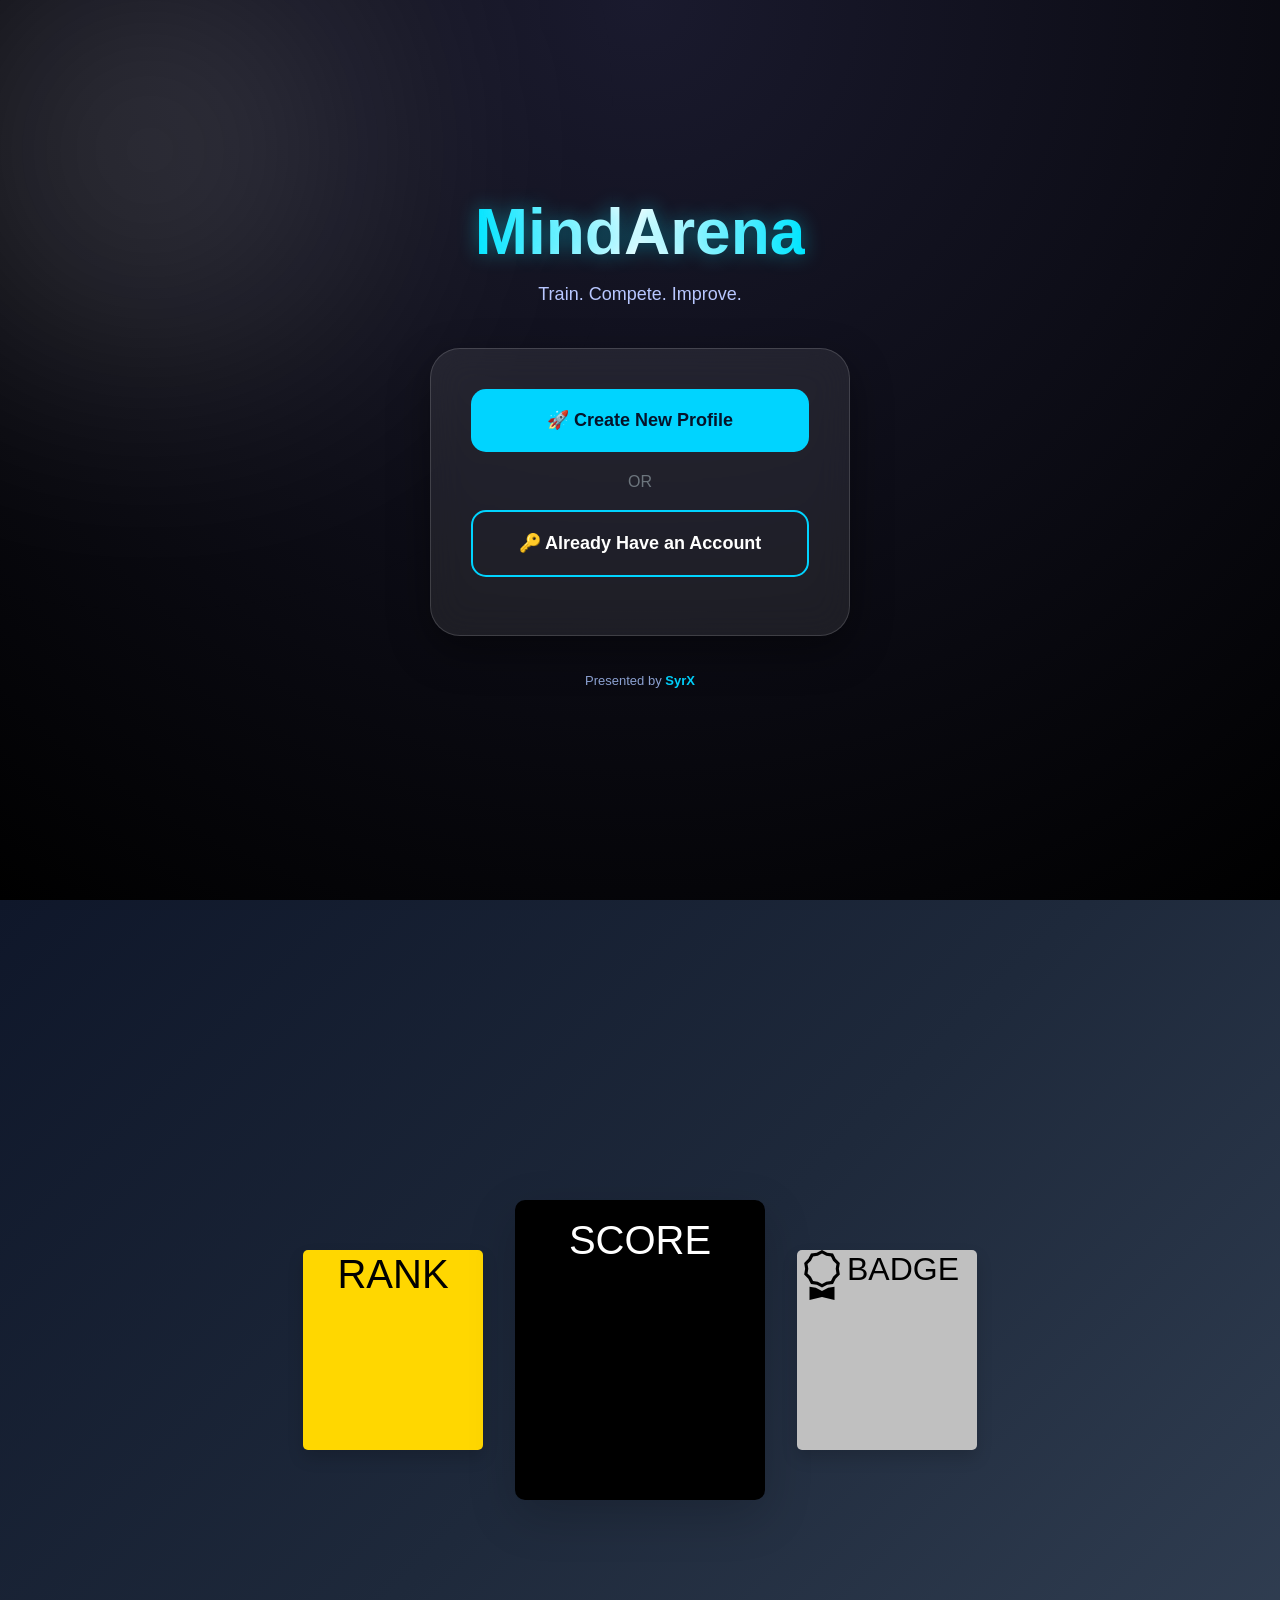
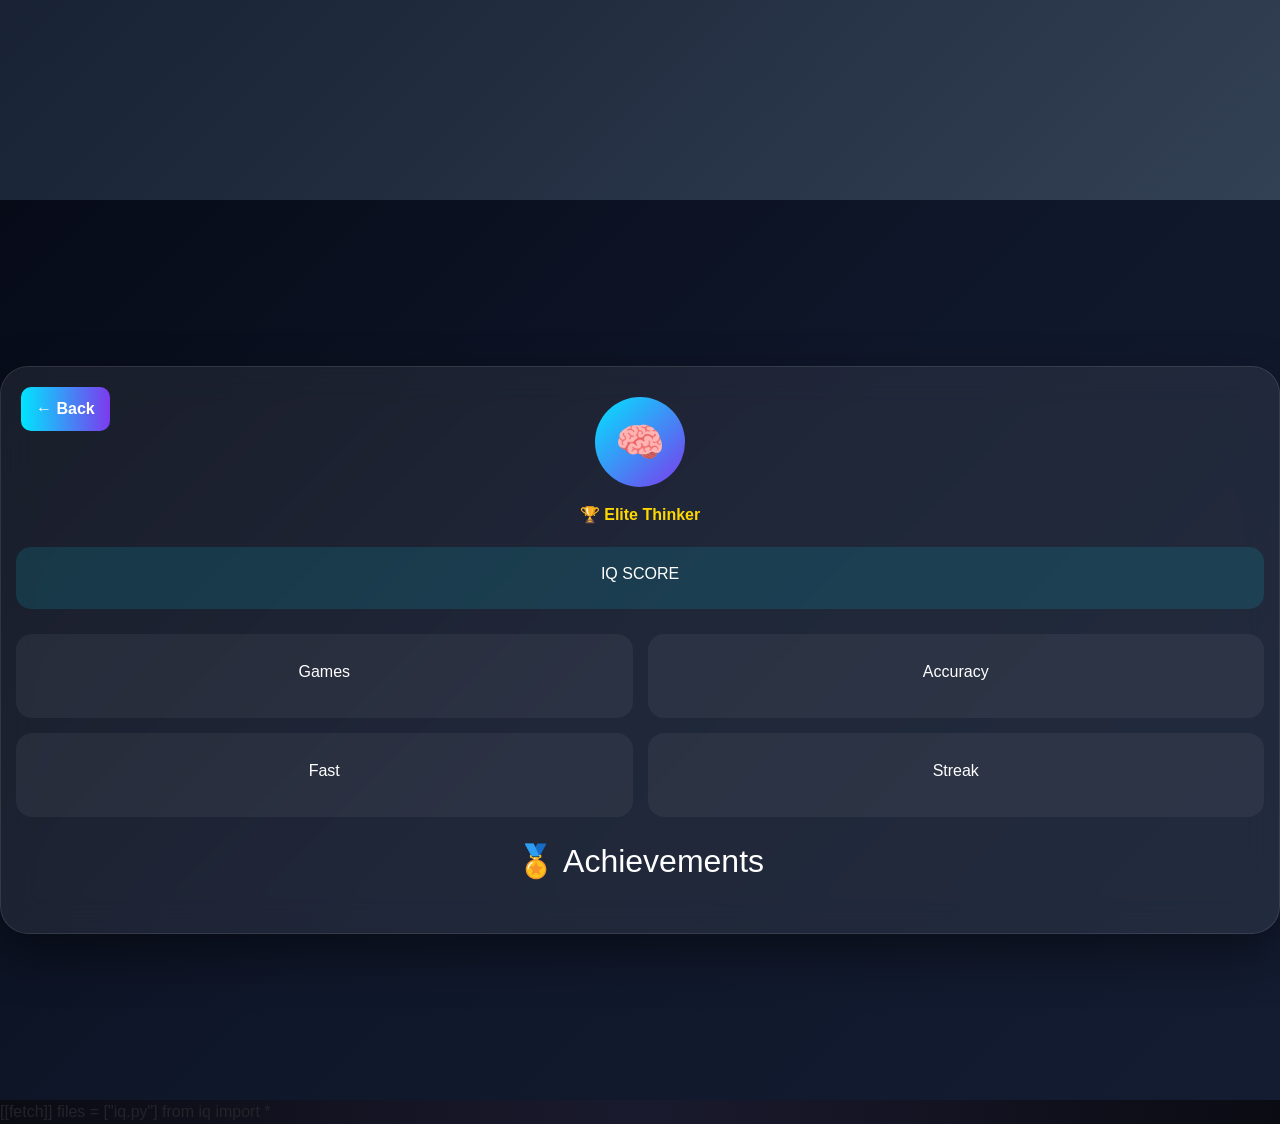
==== iq.html @ d1e7fa57 "screen size changed" ====
<!DOCTYPE html>
<html lang="en">

<head>

    <meta charset="UTF-8">
    <meta name="viewport" content="width=device-width, initial-scale=1.0">
    <link rel="stylesheet" href="iq.css">
    <link rel="stylesheet" href="https://stackpath.bootstrapcdn.com/bootstrap/4.5.2/css/bootstrap.min.css"
        integrity="sha384-JcKb8q3iqJ61gNV9KGb8thSsNjpSL0n8PARn9HuZOnIxN0hoP+VmmDGMN5t9UJ0Z" crossorigin="anonymous" />
    <script src="https://code.jquery.com/jquery-3.5.1.slim.min.js"
        integrity="sha384-DfXdz2htPH0lsSSs5nCTpuj/zy4C+OGpamoFVy38MVBnE+IbbVYUew+OrCXaRkfj"
        crossorigin="anonymous"></script>
    <script src="https://cdn.jsdelivr.net/npm/popper.js@1.16.1/dist/umd/popper.min.js"
        integrity="sha384-9/reFTGAW83EW2RDu2S0VKaIzap3H66lZH81PoYlFhbGU+6BZp6G7niu735Sk7lN"
        crossorigin="anonymous"></script>
    <script src="https://stackpath.bootstrapcdn.com/bootstrap/4.5.2/js/bootstrap.min.js"
        integrity="sha384-B4gt1jrGC7Jh4AgTPSdUtOBvfO8shuf57BaghqFfPlYxofvL8/KUEfYiJOMMV+rV"
        crossorigin="anonymous"></script>
    <link rel="stylesheet" href="https://pyscript.net/releases/2026.3.1/core.css" />
    <script type="module" src="https://pyscript.net/releases/2026.3.1/core.js"></script>




    <title>MIND ARENA</title>
</head>

<body>
    <div id="loader" style="display:none;">
        <div class="loader-overlay">
            <div class="loader-popup">
                <p class="loader-please-wait">Please Wait...</p>
                <p class="loader-message" id="loader-message">Creating your account...</p>
                <div class="loader-dots">
                    <span></span>
                    <span></span>
                    <span></span>
                </div>
                <div class="loader-divider"></div>
                <p class="loader-powered">POWERED BY SYRX</p>
            </div>
        </div>
    </div>
    <div id="loader-game" style="display:none;">
        <div class="loader-overlay">
            <div class="loader-popup">
                <p class="loader-please-wait">Ready to Play?</p>

                <div class="loader-dots">
                    <span></span>
                    <span></span>
                    <span></span>
                </div>
            </div>
        </div>
    </div>
   <!-- MAIN PAGE -->
<div id="sectionmain_page" class="sectionmain_page">
    <div class="container_main d-flex flex-column align-items-center flex-wrap justify-content-center">
        <h1 class="logo_main">MindArena</h1>
        <p class="tagline_main">Train. Compete. Improve.</p>
        <div class="card_main">
            <button id="create_new_profile" class="btn_main create-btn">🚀 Create New Profile</button>
            <p class="text-center" style="color:#6c757d;">OR</p>
            <button id="login_button" class="btn_main login-btn">🔑 Already Have an Account</button>
        </div>
        <p class="footer">Presented by <span>SyrX</span></p>
    </div>
</div>
<div id="section_new_profile" class="col-12 p-0" style="display:none;">
    <div class="background-login d-flex flex-column align-items-center justify-content-center">
        <div class="login-card">
            <h1 class="main-heading">Create New Profile</h1>
            <p class="para text-center">Please fill in the details below:</p>
            <label class="para">Name:</label>
            <input type="text" id="reg-name" placeholder="Enter your name"/>
            <label class="para">Age:</label>
            <input type="text" id="reg-age" placeholder="Age (in years)"/>
            <label class="para">Password:</label>
            <input type="password" id="reg-password" placeholder="Min 6 characters"/>
            <p id="reg-error" style="color:#ff4444; font-size:13px; text-align:center;"></p>
            <button type="button" id="btn-register" class="card-button">Create Account →</button>
            <p class="ad text-center">Presented by SyrX</p>
        </div>
    </div>
</div>
<div id="section_login" class="col-12 p-0" style="display:none;">
    <div class="background-login d-flex flex-column align-items-center justify-content-center">
        <div class="login-card">
            <h1 class="main-heading">Login</h1>
            <p class="para text-center">Please enter your details:</p>
            <label class="para">Name:</label>
            <input type="text" id="login-name" placeholder="Enter your name"/>
            <label class="para">Password:</label>
            <input type="password" id="login-password" placeholder="Enter your password"/>
            <p id="login-error" style="color:#ff4444; font-size:16px; text-align:center;"></p>
            <button type="button" id="btn-login" class="card-button">Login →</button>
            <p class="ad text-center">Presented by SyrX</p>
        </div>
    </div>
</div>
    <div id="sectiontest" class="col-12 col-xl-12 p-0" style="display:none;">
        <div class=" background ">
            <div class="d-flex flex-row justify-content-end align-items-end flex-wrap  p-4">
                <ul class="nav   justify-content-end">
                    <li class="nav-item">
                        <a class="nav-link active " style="color:white;" aria-current="page" id="profile_status" href="#">Profile</a>
                    </li>
                    <li class="nav-item">
                        <a class="nav-link" style="color:white;" id="leaderboard_status" href="#">Leaderboard</a>
                    </li>
                    <li class="nav-item">
                        <a class="nav-link" href="#">Contact</a>
                    </li>

                </ul>
            </div>
            <div class="d-flex flex-column justify-content-center flex-item-center flex-wrap">

                <p class="tag text-center mt-5 ">Complete this <span class="tag-highlighter">3 games</span> to unlock your IQ
                    score.
                </p>
                <div class="d-flex flex-row justify-content-center align-items-center flex-wrap p-4">
                    <div class="games col-sm-12 col-12 col-md-6 col-lg-3  col-xl-3 position-relative">
                        <div class="d-flex flex-row ">
                            <img src="https://img.freepik.com/premium-vector/repetition-number-twenty-forming-logo-design-showcasing-numerical-pattern-poster-that-captures-essence-our-open-positions_585735-34266.jpg"
                                alt="number-series" class="game-image" />
                            <span id="tick-reasoning" class="tick-mark " style="display:none;">✓</span>
                        </div>
                        <br>
                        <h2 class="game-heading ">Logical Reasoning</h2>
                        <p class="game-para ">Time to use your BRAIN..</p>
                        <br>
                        <button class="animated-button" id="play">Play</button>
                    </div>
                    <div class="games col-sm-12 col-12 col-md-6 col-lg-3  col-xl-3">
                        <img src="https://cdn.iconscout.com/icon/premium/png-256-thumb/missing-number-sticker-icon-svg-download-png-4416041.png"
                            alt="number-series" class="game-image" />
                        <span id="tick-missing" class="tick-mark " style="display:none;">✓</span>
                        <br>
                        <h2 class="game-heading ">Missing Number</h2>
                        <p class="game-para ">Find the missing piece</p>
                        <br>
                        <button class="animated-button" id="play-missing">Play</button>
                    </div>
                    <div class="games col-sm-12 col-12 col-md-6 col-lg-3 ">
                        <img src="https://cdn-icons-png.flaticon.com/512/7880/7880465.png" alt="number-series"
                            class="game-image" />
                        <br>
                        <h2 class="game-heading ">Word Scramble</h2>
                        <p class="game-para ">Unscramble the hidden word</p>
                        <br>
                        <button class="animated-button">Play</button>
                    </div>

                </div>
                <div class="d-flex flex-row justify-content-center align-items-center flex-wrap m-2">
                    <button id="games_completed" class="button-completed ">complete 3 games to go..</button>
                </div>


            </div>

        </div>


    </div>


    <div id="sectionReasoning" class="col-12 p-0" style="display:none;">
        <div class="back-reasoning d-flex flex-column justify-content-center align-items-center">
            <h1 class="head-reasoning">Pattern Matrix</h1>
            <div class="card-reasoning m-3">
                <div class="d-flex flex-row align-items-center" style="margin-bottom:6px;">
                    <p id="exit" class="exit mb-0">EXIT</p>
                    <p id="question-number" class="question-number mb-0 mx-auto"></p>
                    <p id="score-card" class="scoreboard mb-0">SCORE: 0</p>
                    <h3 id="timer" class="timer mb-0 ml-3">15</h3>
                </div>
                <div class="progress-bar-bg" id="progress-bar-bg">
                    <div class="progress-bar-fill" id="progress-bar"></div>
                </div>

                <p id="pattern-instruction" class="pattern-instruction">Find the missing pattern:</p>
                <div id="pattern-display"></div>

                <div id="options">
                    <button class="opt">1</button>
                    <button class="opt">2</button>
                    <button class="opt">3</button>
                    <button class="opt">4</button>
                </div>
                <h3 id="msg" class="msg"></h3>
                <div class="d-flex flex-row justify-content-center">
                    <button class="nxt" id="next" style="display:none;">NEXT →</button>
                </div>
            </div>
        </div>
    </div>
    <div id="sectionmissing" class="col-12 p-0" style="display:none;">
        <div class="back-reasoning d-flex flex-column justify-content-center align-items-center">

            <h1 class="head-reasoning">Missing Number</h1>
            <div class="card-reasoning">
                <div class="d-flex flex-row ">
                    <p id="exit_2" class="exit">EXIT</p>
                    <p id="score-card_2" class="scoreboard ">score:0</p>
                    <h3 id="timer_2" class="timer ml-auto "></h3>
                </div>
                <h1 class="question" id="question_2"></h1>
                <div id="options_2">
                    <button class=" opt_2">1</button>
                    <button class="opt_2">2</button>
                    <button class="opt_2">3</button>
                    <button class="opt_2">4</button>
                </div>
                <h3 id="msg_2" class="msg"></h3>
                <p id="brand_2" class="text-center"></p>
                <p id="ad_2" class="text-center"></p>
                <div class="d-flex flex-row justify-content-center">
                    <button class="nxt" id="next_2" style="display: none;">NEXT</button>
                </div>
            </div>
        </div>
    </div>
    <div id="sectionscoreboard" class="col-12 bg-scorecard d-flex flex-row">
        <div class="back-rank m-2 shadow">
            <h1 class="text-center">RANK</h1>
            <p id="result-rank" class="scoreboard_display"></p>
        </div>
        <div class="back-score shadow-lg">
            <h1 class="text-white mt-3">SCORE</h1>
            <p id="scoreboard_display" class="scoreboard_display"></p>
        </div>
        <div class="back-badge m-2 shadow d-flex flex-row">
            <svg xmlns="http://www.w3.org/2000/svg" width="50" height="50" fill="currentColor" class="bi bi-award"
                viewBox="0 0 16 16">
                <path
                    d="M9.669.864 8 0 6.331.864l-1.858.282-.842 1.68-1.337 1.32L2.6 6l-.306 1.854 1.337 1.32.842 1.68 1.858.282L8 12l1.669-.864 1.858-.282.842-1.68 1.337-1.32L13.4 6l.306-1.854-1.337-1.32-.842-1.68zm1.196 1.193.684 1.365 1.086 1.072L12.387 6l.248 1.506-1.086 1.072-.684 1.365-1.51.229L8 10.874l-1.355-.702-1.51-.229-.684-1.365-1.086-1.072L3.614 6l-.25-1.506 1.087-1.072.684-1.365 1.51-.229L8 1.126l1.356.702z" />
                <path d="M4 11.794V16l4-1 4 1v-4.206l-2.018.306L8 13.126 6.018 12.1z" />
            </svg>
            <h1 id="accuracy_scoreboard" class="text-center" style="font-size:32px;"></h1>
            <h1 class="text-center" style="font-size:32px;">BADGE</h1>
            <p id="result-badge-icon" class="scoreboard_display"></p>
            <p id="result-badge-name" class="scoreboard_display"></p>
        </div>

    </div>
    <div id="section_profile" class="profile-page">

    <div class="profile-card col-12 col-md-12 col-lg-12 col-xl-12 m-4">

        <div class="profile-header">
            <button id="back-to-main" class="back-button">← Back</button>

            <div class="avatar">
                🧠
            </div>

            <h1 id="profile-name"></h1>
            <p id="profile-age"></p>

            <p class="rank">
                🏆 Elite Thinker
            </p>

            <div class="iq-box">
                IQ SCORE
                <h2 id="iq_score"></h2>
            </div>

        </div>

        <div class="stats-grid">

            <div class="stat-box">
                <h3 id="games-played"></h3>
                <p>Games</p>
            </div>

            <div class="stat-box">
                <h3 id="accuracy"></h3>
                <p>Accuracy</p>
            </div>

            <div class="stat-box">
                <h3 id="fast-answers"></h3>
                <p>Fast</p>
            </div>

            <div class="stat-box">
                <h3 id="streak"></h3>
                <p>Streak</p>
            </div>

        </div>
        <div class="badge-section">
            <h2>🏅 Achievements</h2>
            <h2 class="badges">
            </h2>

        </div>

    </div>

</div>

    <script type="text/javascript"
        src="https://new-assets.ccbp.in/frontend/content/static-ccbp-ui-kit/static-ccbp-ui-kit.js">
        </script>

    <script src="https://cdn.jsdelivr.net/npm/@supabase/supabase-js@2"></script>
    <script src="iq.js"></script>

    <py-config>
        [[fetch]]
        files = ["iq.py"]
    </py-config>

    <py-script>
        from iq import *
    </py-script>
    </script>


</body>

</html>
---- iq.css ----
@import url('https://fonts.googleapis.com/css2?family=Bree+Serif&family=Caveat:wght@400;700&family=Lobster&family=Monoton&family=Open+Sans:ital,wght@0,400;0,700;1,400;1,700&family=Playfair+Display+SC:ital,wght@0,400;0,700;1,700&family=Playfair+Display:ital,wght@0,400;0,700;1,700&family=Roboto:ital,wght@0,400;0,700;1,400;1,700&family=Source+Sans+Pro:ital,wght@0,400;0,700;1,700&family=Work+Sans:ital,wght@0,400;0,700;1,700&display=swap');
* {
  margin: 0;
  padding: 0;
  box-sizing: border-box;
  font-family: "Segoe UI", sans-serif;
}
.loader-overlay {
    position: fixed;
    top: 0;
    left: 0;
    width: 100vw;
    height: 100vh;
    background: rgba(0, 0, 0, 0.55);
    display: flex;
    justify-content: center;
    align-items: center;
    z-index: 9999;
}


.loader-popup {
    background: rgba(255, 255, 255, 0.08);
    backdrop-filter: blur(16px);
    -webkit-backdrop-filter: blur(16px);
    border: 1px solid rgba(255, 255, 255, 0.15);
    border-radius: 24px;
    width: 280px;
    padding: 32px 28px 20px 28px;
    display: flex;
    flex-direction: column;
    align-items: center;
    gap: 14px;
    animation: fadeInUp 0.4s ease;
}

.loader-please-wait {
    color: #ffffff;
    font-size: 20px;
    font-weight: 700;
    font-family: 'Trebuchet MS', sans-serif;
    margin: 0;
    letter-spacing: 1px;
}

.loader-message {
    color: rgba(255, 255, 255, 0.6);
    font-size: 13px;
    font-family: 'Trebuchet MS', sans-serif;
    margin: 0;
    text-align: center;
    line-height: 1.6;
}

.loader-dots {
    display: flex;
    gap: 8px;
    margin: 4px 0;
}

.loader-dots span {
    width: 8px;
    height: 8px;
    border-radius: 50%;
    background: white;
    animation: dotBounce 0.8s ease-in-out infinite;
}

.loader-dots span:nth-child(1) { animation-delay: 0s;    }
.loader-dots span:nth-child(2) { animation-delay: 0.15s; }
.loader-dots span:nth-child(3) { animation-delay: 0.3s;  }

.loader-divider {
    width: 100%;
    height: 1px;
    background: rgba(255, 255, 255, 0.1);
}

.loader-powered {
    color: rgba(255, 255, 255, 0.25);
    font-size: 10px;
    font-family: 'Trebuchet MS', sans-serif;
    margin: 0;
    letter-spacing: 3px;
}

@keyframes dotBounce {
    0%, 100% { transform: translateY(0);    opacity: 1;   }
    50%       { transform: translateY(-10px); opacity: 0.4; }
}

@keyframes fadeInUp {
    from { opacity: 0; transform: translateY(20px); }
    to   { opacity: 1; transform: translateY(0);    }
}

body::before {
    content: "";
    position: fixed;
    width: 500px;
    height: 500px;
    background: radial-gradient(circle, rgba(255,255,255,0.2), transparent);
    top: -100px;
    left: -100px;
    filter: blur(120px);
}
.background {
  min-height: 100vh;
  width: 100vw;
  background: #614385;  
background: -webkit-linear-gradient(to right, #516395, #614385);
background: linear-gradient(to right, #516395, #614385); 

}
.background-login {
  min-height: 100vh;
  padding:20 px;
  width: 100vw;
  min-height: 100vh;
  padding:20 px;
  width: 100vw;
  background: linear-gradient(135deg, #1a1a2e, #16213e, #0f3460);

}
body {
    margin: 0;
    height: 100vh;
    position: relative;
}
.overlay {
  width: 100%;
  height: 100vh;
  display: flex;
  justify-content: center;
  align-items: center;
  padding: 20px;
  
}


.sectionmain_page{
    min-height:100vh;
    display:flex;
    justify-content:center;
    align-items:center;
}

.container_main{
    width:100%;
    display:flex;
    flex-direction:column;
    justify-content:center;
    align-items:center;
    text-align:center;
}
.logo_main{
    font-size:70px;
    font-weight:800;
    margin-bottom:10px;

    background:linear-gradient(
    90deg,
    #00e5ff,
    #ffffff,
    #00e5ff);

    -webkit-background-clip:text;
    -webkit-text-fill-color:transparent;

    text-shadow:
    0 0 20px rgba(0,229,255,.4);
}

.tagline_main{
    color:#b8c7ff;
    margin-bottom:40px;
    font-size:18px;
}

.card_main{
    width:420px;

    padding:40px;

    border-radius:30px;

    background:rgba(255,255,255,.08);

    backdrop-filter:blur(18px);

    border:1px solid rgba(255,255,255,.15);

    box-shadow:
    0 15px 40px rgba(0,0,0,.4);
}

.btn_main{
    width:100%;
    padding:18px;

    border:none;
    border-radius:15px;

    font-size:18px;
    font-weight:600;

    cursor:pointer;

    transition:.3s;

    margin-bottom:18px;
}

.create-btn{
    background:#00d4ff;
    color:#06132a;
}

.create-btn:hover{
    
     background:transparent;
    color:#00d4ff;
    border:2px solid #00d4ff;
    color:white;
}

.login-btn{
    background:transparent;
    color:white;
    border:2px solid #00d4ff;
}

.login-btn:hover{
    background:#00d4ff;
    color:#06132a;
}

.footer{
    margin-top:35px;
    color:#8fa5d6;
    font-size:13px;
}

.footer span{
    color:#00d4ff;
    font-weight:700;
}
.login-head{
  font-size:24px;
  font-weight: bold;
  font-style:caveat;
}

.login-card {

  width: 100%;
  max-width: 380px;
 background:rgba(255, 255, 255, 0.1);
 backdrop-filter: blur(1px);
  padding: 35px 30px;
  border-radius: 38px;
  display: flex;
  flex-direction: column;
  gap: 5px;
  padding-bottom: 0%;
   box-shadow:0 30px 70px rgba(0,0,0,.35);
  animation:slideUp .8s ease;
  
 

}
.card-button {
  margin-top: 8px;
  padding: 12px;
  border: none;
  border-radius: 10px;
  background: #00E5FF;
  color: #111;
  font-size: 16px;
  cursor: pointer;
  transition: 0.3s ease;
  transform:translateY(-2px);
  box-shadow:0 12px 24px rgba(0,0,0,.25);
}
input {
  padding: 12px;
  border-radius: 10px;
  background: transparent;
   color:white;
  font-size: 16px;
  border-color: aliceblue;
}
.user-heading{
  color:white;
  font-size: 40px;
  font-weight: bold; 
 
}
.main-heading{
  color:white;
  font-size: 30px;
  font-weight: bold;
  text-align: center;
  font-family: open sans;
}
.para{
  color:white;
  font-size: 15px;
  font-family:open sans;
  font-weight: 200;
  
}
.ad{
  color:white;
  font-size: 13px;
  font-family:open sans;
  font-weight: 100;
  
}

.styled-wrapper .button {
  display: block;
  position: relative;
  width: 76px;
  height: 76px;
  margin: 0;
  overflow: hidden;
  outline: none;
  background-color: transparent;
  cursor: pointer;
  border: 0;
}

.styled-wrapper .button:before {
  content: "";
  position: absolute;
  border-radius: 50%;
  inset: 7px;
  border: 0px solid white ; 
  transition:
    opacity 0.4s cubic-bezier(0.77, 0, 0.175, 1) 80ms,
    transform 0.5s cubic-bezier(0.455, 0.03, 0.515, 0.955) 80ms;
}

.styled-wrapper .button:after {
  content: "";
  position: absolute;
  border-radius: 50%;
  inset: 7px;
  border: 4px solid #bfbdbd;
  transform: scale(1.3);
  transition:
    opacity 0.4s cubic-bezier(0.165, 0.84, 0.44, 1),
    transform 0.5s cubic-bezier(0.25, 0.46, 0.45, 0.94);
  opacity: 0;
}

.styled-wrapper .button:hover:before,
.styled-wrapper .button:focus:before {
  opacity: 0;
  transform: scale(0.7);
  transition:
    opacity 0.4s cubic-bezier(0.165, 0.84, 0.44, 1),
    transform 0.5s cubic-bezier(0.25, 0.46, 0.45, 0.94);
}

.styled-wrapper .button:hover:after,
.styled-wrapper .button:focus:after {
  opacity: 1;
  transform: scale(1);
  transition:
    opacity 0.4s cubic-bezier(0.77, 0, 0.175, 1) 80ms,
    transform 0.5s cubic-bezier(0.455, 0.03, 0.515, 0.955) 80ms;
}

.styled-wrapper .button-box {
  display: flex;
  position: absolute;
  top: 0;
  left: 0;
}

.styled-wrapper .button-elem {
  display: block;
  width: 30px;
  height: 30px;
  margin: 24px 18px 0 22px;
  transform: rotate(360deg);
  fill: #f0eeef;
}

.styled-wrapper .button:hover .button-box,
.styled-wrapper .button:focus .button-box {
  transition: 0.4s;
  transform: translateX(-69px);
}
.arrow-icon{
  color:white;
}

.welcome{
  color:white;
  font-size: 20px;
  font-weight: bold;
  text-align: center;
  font-family: open sans;
}
.tag{
  color:#59AEFB;
  font-size: 24px;
}
.tag-highlighter{
  color:white;
  font-size: 29px;
  font-weight: 100;
  font-family: 'Gill Sans', 'Gill Sans MT', Calibri, 'Trebuchet MS', sans-serif;
  
  animation: glow 1.5s ease-in-out infinite alternate;
}
body{
    margin:0;
    height:100vh;
    background: radial-gradient(circle at top, #1a1a2e, #000);
    font-family: Arial, sans-serif;
}

.card-start{
    width:340px;
    padding:25px;
    border-radius:20px;
    background:transparent;
 backdrop-filter: blur(1px);
    box-shadow: 0 0 25px rgba(207, 11, 21, 0.2);
    text-align:center;
    color:transparent;
    animation: fadeIn 1s ease;
}
.card-start h1{
    font-size:26px;
    color:white;
    margin-bottom:12px;
    letter-spacing:1px;
}
.card-start p{
    font-size:14px;
    opacity:0.85;
    line-height:1.6;
}

.start-btn{
    margin-top:20px;
    padding:12px 28px;
    border:none;
    border-radius:10px;
    font-size:16px;
    color:white;
    background: linear-gradient(45deg,#9f8fad,#dd1b1b);
    cursor:pointer;
    box-shadow:0 0 15px #a1a3a3;
    transition:0.3s ease;
    animation:pulse 1.5s infinite;
}

.btn:hover{
    transform:scale(1.12);
    box-shadow:0 0 30px #232525;
}

@keyframes pulse{
    0%{transform:scale(1);}
    50%{transform:scale(1.05);}
    100%{transform:scale(1);}
}

@keyframes fadeIn{
    from{
        opacity:0;
        transform:translateY(20px);
    }
    to{
        opacity:1;
        transform:translateY(0);
    }
}
.tick {
    display: none;
    font-size: 20px;
    color: #22c55e;
    animation: pop 0.3s ease;
}

@keyframes pop {
    0% { transform: scale(0); }
    100% { transform: scale(1); }
}
.games{
  width: 100%;
  max-width: 300px;
  min-height: 250px;
  flex-shrink: 0;
  height: auto;
 background:rgba(255, 255, 255, 0.1);
  padding:30px;
  border-radius: 38px;
  display: flex;
  flex-direction: column;
  margin:15px  ;
  transition: 0.3s;
   box-shadow:0 30px 70px rgba(0,0,0,.35);
  animation:slideUp .8s ease;
}
.games:hover {
  transform: translateY(-10px);
}
.row{
  display:flex;
  flex-wrap:wrap;
  justify-content: center;

}
.game-heading{
  color:white;
  font-size: 34px;
  font-weight: bold;
  font-family: open sans;
}
.game-para{
  color:white;
  font-size: 16px;
  font-family:open sans;
  font-weight: 100;
}
.animated-button {
  padding: 10px 20px;
  font-size: 12px;
  text-transform: uppercase;
  letter-spacing: 2.5px;
  font-weight: 500;
  color: #000;
  background-color: white;
  border: none;
  border-radius: 15px;
  box-shadow: 0px 8px 15px rgba(0, 0, 0, 0.1);
  transition: all 0.3s ease 0s;
  cursor: pointer;
  outline: none;
  width:80px;
}

.animated-button:hover {
  background-color: orange;
  box-shadow: 0px 15px 20px rgba(46, 229, 157, 0.4);
  color: #fff;
  transform: translateY(-7px);
}

.animated-button:active {
  transform: translateY(-1px);
}
.game-image{
  width:70px;
  height:70px;
  object-fit:cover;
  border-radius:10px;
}


.button-syrx {
  margin: 0;
  height: auto;
  background: transparent;
  padding: 0;
  border: none;
  cursor: pointer;
}

.button-syrx {
  --border-right: 6px;
  --text-stroke-color: rgba(255,255,255,0.6);
  --animation-color: #37FF8B;
  --fs-size: 2em;
  letter-spacing: 3px;
  text-decoration: none;
  font-size: var(--fs-size);
  font-family: "Arial";
  position: relative;
  text-transform: uppercase;
  color: transparent;
  -webkit-text-stroke: 1px var(--text-stroke-color);
}
.hover-text {
  position: absolute;
  box-sizing: border-box;
  content: attr(data-text);
  color: var(--animation-color);
  width: 0%;
  inset: 0;
  border-right: var(--border-right) solid var(--animation-color);
  overflow: hidden;
  transition: 0.5s;
  -webkit-text-stroke: 1px var(--animation-color);
}

.button-syrx:hover .hover-text {
  width: 100%;
  filter: drop-shadow(0 0 23px var(--animation-color))
}
.back-reasoning{
   background: #614385;  
background: -webkit-linear-gradient(to right, #516395, #614385);
background: linear-gradient(to right, #516395, #614385); 
min-height: 100vh;
  padding:20 px;
  width: 100vw;
}

.head-reasoning{
  text-align: center;
  margin:20px;
  font-family:"fantasy";
  font-size:28px;
  color:bisque;
}
.card-reasoning{
  position: relative;
  width: 350px;
  padding: 25px;
  border-radius: 20px;
  background: rgb(49, 48, 49);
  backdrop-filter: blur(10px);
  border: 1px solid rgba(133, 7, 97, 0.2);
  box-shadow: 0 0 40px rgba(0, 150, 255, 0.2);
  color: white;
  z-index: 1;

}
.Btn-exit {
  display: flex;
  align-items: center;
  justify-content: flex-start;
  width: 35px;
  height: 35px;
  border: none;
  border-radius: 50%;
  cursor: pointer;
  position: relative;
  overflow: hidden;
  transition-duration: .3s;
  box-shadow: 2px 2px 10px rgba(0, 0, 0, 0.199);
  background-color: rgb(255, 65, 65);
  position: fixed;
  top: 20px;
  left: 20px;
}

.sign {
  width: 100%;
  transition-duration: .3s;
  display: flex;
  align-items: center;
  justify-content: center;
}

.sign svg {
  width: 17px;
}

.sign svg path {
  fill: white;
}

.text {
  position: absolute;
  right: 0%;
  width: 0%;
  opacity: 0;
  color: white;
  font-size: 1.2em;
  font-weight: 600;
  transition-duration: .3s;
}

.Btn-exit:hover {
  width: 125px;
  border-radius: 40px;
  transition-duration: .3s;
}

.Btn-exit:hover .sign {
  width: 30%;
  transition-duration: .3s;
  padding-left: 20px;
}

.Btn-exit:hover .text {
  opacity: 1;
  width: 70%;
  transition-duration: .3s;
  padding-right: 10px;
}

.Btn-exit:active {
  transform: translate(2px ,2px);
}
.question{
  font-size:18px;
  font-family: monospace;
  color:lavenderblush;
  margin:10px;
  text-align: center;
}
.opt{
  width: 100%;
  margin: 8px 0;
  padding: 12px;
  border-radius: 10px;
  border: 1px solid rgba(0,255,255,0.3);
  background: transparent;
  color: white;
  cursor: pointer;
  transition: 0.3s;
}
.opt:hover {
  background: #222;
  border-color: #ffd700;
  color: #ffd700;
}
.nxt{
  display:flex;
  flex-direction: row;
  justify-content: center;
  margin:10px;
  cursor: pointer;
  border-radius:5px ;
  width:60px;
  height:30px;
  border:0px;
  
}
.timer {
 background-color: rgb(88, 85, 85);
 padding: 8px 12px;
 color: #fff;
 text-transform: uppercase;
 letter-spacing: 1px;
 cursor: pointer;
 border-radius: 10px;
 border: 2px dashed transparent;
 box-shadow: rgba(50, 50, 93, 0.25) 0px 2px 5px -1px, rgba(0, 0, 0, 0.3) 0px 1px 3px -1px;
 transition: .4s;
 width:90px;
 height:35px;
 font-size: 14px;
 
}

.timer span:last-child {
 display: none;
}

.timer:hover {
 transition: .4s;
 border: 2px dashed red;
 background-color: #fff;
 color: black;
}

.timer:active {
 background-color: #87dbd0;
}


.msg{
  font-size:36px;
  color:white;
  text-align: center;
  margin:10px;
}
.scoreboard{
  font-size:17px;
  color:yellow;
  font-weight: bold;
  margin-left:40px ;
 
}
.opt_2{
  width: 100%;
  margin: 8px 0;
  padding: 12px;
  border-radius: 10px;
  border: 1px solid rgba(0,255,255,0.3);
  background: transparent;
  color: white;
  cursor: pointer;
  transition: 0.3s;
}
.exit{
  cursor: pointer;
}
.progress-bar-bg {
  height: 4px;
  background: #222;
  border-radius: 1px;
  margin: 10px 0 16px 0;
}

.progress-bar-fill {
  height: 2px;
  background: #ffd700;
  border-radius: 1px;
  width: 0%;
  transition: width 0.4s ease;
}
.tick-mark {
    position: absolute;
    top: 15px;
    right: 15px;
    background: #22c55e;
    color: white;
    border-radius: 50%;
    width: 28px;
    height: 28px;
    display: flex;
    align-items: center;
    justify-content: center;
    font-size: 16px;
    box-shadow: 0 4px 10px rgba(0,0,0,0.3);
}
.tick-mark {
    animation: pop 0.3s ease;
}

@keyframes pop {
    0% { transform: scale(0); }
    100% { transform: scale(1); }
}
.button-completed{
  border-radius: 20px;
  background-color: white;
  color:black;
  padding:10px;
}
.question-number{
  font-size: 15px;
  color: #fff;
  margin-left: 20px;
  padding: 0px;
  
}

.back-score{
    background-color: black;
    height:300px;
    width:250px;
    border-radius:10px;
    text-align:center;
    
}
.bg-scorecard{
    display: flex;
    align-items: center;
    justify-content: center;
    background: linear-gradient(135deg, #0f172a, #1e293b, #334155);
    height:100vh;
}
.back-rank{
    height:200px;
    width:180px;
    background-color: gold;
    color:black;
    border-radius:5px;
    margin-top:200px;
    box-shadow: 0 10px 30px rgba(0, 229, 246, 0.1);
}

.back-badge{
    height:200px;
    width:180px;
    background-color:silver;
    color:black;
    border-radius:5px;
    margin-top:200px;
}
.scoreboard_display{
    font-size: 18px;
    font-weight: bold;
    color: white;
    margin-top: 20px;
}

.pattern-instruction {
    color: #888;
    font-size: 12px;
    letter-spacing: 2px;
    text-align: center;
    margin: 10px 0 14px;
    text-transform: uppercase;
}

.pattern-grid {
    border-collapse: separate;
    border-spacing: 6px;
    margin: 0 auto 16px;
}
.pattern-grid td {
    width: 60px;
    height: 60px;
    background: #1a1a1a;
    border: 1px solid #333;
    border-radius: 10px;
    text-align: center;
    vertical-align: middle;
    font-size: 22px;
    font-weight: 700;
    color: white;
}
.pattern-grid td.missing {
    background: #1a1500;
    border: 2px dashed #ffd700;
    color: #ffd700;
    font-size: 26px;
}

.shape-row {
    display: flex;
    gap: 10px;
    justify-content: center;
    align-items: center;
    margin-bottom: 16px;
    flex-wrap: wrap;
}
.shape-box {
    background: #1a1a1a;
    border: 1px solid #333;
    border-radius: 10px;
    padding: 10px;
    display: flex;
    align-items: center;
    justify-content: center;
}
.shape-box.missing {
    background: #1a1500;
    border: 2px dashed #ffd700;
}
.shape-arrow {
    color: #444;
    font-size: 18px;
}

.color-row {
    display: flex;
    gap: 10px;
    justify-content: center;
    align-items: center;
    margin-bottom: 16px;
    flex-wrap: wrap;
}
.color-circle {
    width: 50px;
    height: 50px;
    border-radius: 50%;
    border: 2px solid rgba(255,255,255,0.1);
}
.color-circle.missing {
    background: transparent !important;
    border: 2px dashed #ffd700;
    display: flex;
    align-items: center;
    justify-content: center;
    color: #ffd700;
    font-size: 22px;
    font-weight: 700;
}
.opt {
    width: 100%;
    margin: 6px 0;
    padding: 11px 14px;
    border-radius: 8px;
    background: #1a1a1a;
    border: 1px solid #333;
    color: #ddd;
    font-size: 14px;
    cursor: pointer;
    text-align: left;
    transition: all 0.2s;
    display: flex;
    align-items: center;
    gap: 10px;
}
.opt:hover {
    background: #222;
    border-color: #ffd700;
    color: #ffd700;
}
.profile-page{
    min-height:100vh;

    display:flex;
    justify-content:center;
    align-items:center;

    background:
    linear-gradient(
    135deg,
    #070b18,
    #0f172a,
    #131c31);
}

.profile-card{

    width:420px;

    padding:30px;

    border-radius:28px;

    background:rgba(255,255,255,0.07);

    backdrop-filter:blur(18px);

    border:1px solid rgba(255,255,255,0.1);

    box-shadow:
    0 20px 50px rgba(0,0,0,.45);

    color:white;
}
.back-button{
    position:absolute;
    top:20px;
    left:20px;

    padding:10px 15px;

    border:none;
    border-radius:10px;

    font-size:16px;
    font-weight:600;

    cursor:pointer;

    background:
    linear-gradient(
    90deg,
    #00e5ff,
    #7c3aed);

    color:white;
}
.profile-header{
    text-align:center;
}

.avatar{

    width:90px;
    height:90px;

    margin:auto;

    border-radius:50%;

    display:flex;
    justify-content:center;
    align-items:center;

    font-size:40px;

    background:
    linear-gradient(
    135deg,
    #00e5ff,
    #7c3aed);
}

.profile-header h1{

    margin-top:15px;

    font-size:30px;
}

.rank{

    color:#ffd700;

    font-weight:bold;

    margin-top:5px;
}

.iq-box{

    margin-top:20px;

    padding:15px;

    border-radius:15px;

    background:
    rgba(0,229,255,.12);
}

.iq-box h2{

    margin-top:8px;

    font-size:38px;

    color:#00e5ff;
}

.stats-grid{

    display:grid;

    grid-template-columns:1fr 1fr;

    gap:15px;

    margin-top:25px;
}

.stat-box{

    text-align:center;

    padding:18px;

    border-radius:16px;

    background:
    rgba(255,255,255,.05);
}

.stat-box h3{

    color:#00e5ff;

    font-size:24px;
}

.badge-section{

    margin-top:25px;

    text-align:center;
}

.badges{

    margin-top:15px;

    display:flex;

    flex-wrap:wrap;

    gap:10px;

    justify-content:center;
}

.badge{

    padding:8px 15px;

    border-radius:20px;

    font-size:14px;
}

.bronze{
    background:#7c4a20;
}

.silver{
    background:#6b7280;
}

.gold{
    background:#b88900;
}

.locked{
    background:#2f3545;
}

.progress-card{

    margin-top:25px;

    padding:20px;

    border-radius:16px;

    background:
    rgba(255,255,255,.05);
}

.progress-bar{

    height:12px;

    background:#1f2937;

    border-radius:20px;

    overflow:hidden;

    margin-top:12px;
}

.progress-fill{

    width:82%;

    height:100%;

    background:
    linear-gradient(
    90deg,
    #00e5ff,
    #7c3aed);
}

.coach-card{

    margin-top:25px;

    padding:20px;

    border-radius:16px;

    background:
    rgba(124,58,237,.15);

    line-height:1.6;
}

.btn-container{

    margin-top:25px;

    display:flex;

    flex-direction:column;

    gap:12px;
}

.profile-btn{

    padding:16px;

    border:none;

    border-radius:15px;

    font-size:16px;

    font-weight:600;

    cursor:pointer;

    background:
    linear-gradient(
    90deg,
    #00e5ff,
    #7c3aed);

    color:white;
}

.secondary-btn{

    background:
    rgba(255,255,255,.08);
}

@media (max-width: 480px) {

  .logo_main {
    font-size: clamp(36px, 10vw, 56px);
  }
  .tagline_main {
    font-size: 14px;
    margin-bottom: 24px;
  }


  .card_main {
    width: 100%;
    padding: 24px 16px;
    border-radius: 20px;
  }
  .btn_main {
    font-size: 15px;
    padding: 14px;
  }


  .login-card {
    width: 100%;
    padding: 24px 16px;
    border-radius: 24px;
  }
  .main-heading {
    font-size: 22px;
  }

  .background-login {
    padding: 20px 16px;
    width: 100%;
  }

  .games {
    max-width: 100%;
    margin: 10px 0;
    padding: 20px;
    border-radius: 24px;
  }
  .game-heading {
    font-size: 22px;
  }

  .card-reasoning {
    width: 100%;
    padding: 16px;
    border-radius: 16px;
  }
  .head-reasoning {
    font-size: 20px;
    margin: 12px;
  }
  .back-reasoning {
    padding: 16px;
    width: 100%;
  }

  .pattern-grid td {
    width: 44px;
    height: 44px;
    font-size: 16px;
  }

  .bg-scorecard {
    flex-direction: column;
    height: auto;
    min-height: 100vh;
    gap: 16px;
    padding: 32px 16px;
  }
  .back-rank,
  .back-badge {
    width: 100%;
    max-width: 320px;
    height: auto;
    margin-top: 0;
    padding: 20px;
  }
  .back-score {
    width: 100%;
    max-width: 320px;
    height: auto;
    padding: 20px;
  }


  .profile-card {
    width: 100%;
    padding: 20px 14px;
    border-radius: 20px;
  }
  .profile-page {
    padding: 20px 12px;
    align-items: flex-start;
  }

  .scoreboard {
    margin-left: 8px;
    font-size: 13px;
  }
  .msg {
    font-size: 24px;
  }
}

@media (min-width: 481px) and (max-width: 768px) {

  .logo_main {
    font-size: clamp(48px, 10vw, 64px);
  }

  .card_main {
    width: 90%;
    max-width: 420px;
    padding: 32px 24px;
  }

  .login-card {
    width: 90%;
    max-width: 420px;
  }

  .games {
    max-width: 280px;
  }
  .game-heading {
    font-size: 26px;
  }

  .card-reasoning {
    width: 90%;
    max-width: 400px;
  }


  .bg-scorecard {
    flex-wrap: wrap;
    height: auto;
    min-height: 100vh;
    gap: 16px;
    padding: 32px 16px;
    align-items: center;
  }
  .back-rank,
  .back-badge {
    margin-top: 0;
    width: 180px;
  }

  .profile-card {
    width: 90%;
    max-width: 460px;
  }
}

@media (min-width: 769px) and (max-width: 1280px) {

  .logo_main {
    font-size: 64px;
  }

  .games {
    max-width: 260px;
  }

  .card-reasoning {
    width: 380px;
  }

  .bg-scorecard {
    gap: 24px;
  }
  .back-rank,
  .back-badge {
    margin-top: 0;
  }
}


@media (min-width: 1281px) {

  .logo_main {
    font-size: 80px;
  }
  .tagline_main {
    font-size: 22px;
  }

  .card_main {
    width: 480px;
    padding: 48px;
  }
  .btn_main {
    font-size: 20px;
    padding: 20px;
  }

  .games {
    max-width: 320px;
    padding: 36px;
  }
  .game-heading {
    font-size: 28px;
  }

  .card-reasoning {
    width: 440px;
    padding: 32px;
  }
  .head-reasoning {
    font-size: 36px;
  }

  .profile-card {
    width: 520px;
    padding: 40px;
  }
  .profile-header h1 {
    font-size: 36px;
  }
  .iq-box h2 {
    font-size: 48px;
  }

  .bg-scorecard {
    gap: 40px;
  }
  .back-score {
    width: 300px;
    height: 340px;
  }
  .back-rank,
  .back-badge {
    width: 220px;
    height: 240px;
    margin-top: 0;
  }
}


#sectiontest,
#sectionReasoning,
#sectionmissing,
#sectionscoreboard,
#section_profile,
#sectionmain_page,
#section_new_profile,
#section_login {
  max-width: 100vw;
  overflow-x: hidden;
}

.background-login {
  padding: 20px;
}

@media (max-width: 1280px) {
  .back-rank,
  .back-badge {
    margin-top: 0;
  }
}


.back-reasoning {
  display: flex;
  flex-direction: column;
  align-items: center;
  justify-content: center;
  min-height: 100vh;
  padding: 16px;
  width: 100%;
  box-sizing: border-box;
}


.head-reasoning {
  font-size: clamp(18px, 5vw, 28px);
  margin: 0 0 14px 0;
  letter-spacing: 1px;
}

.card-reasoning {
  width: 100%;
  max-width: 420px;
  padding: 18px 16px;
  border-radius: 18px;
  box-sizing: border-box;
  margin: 0 auto;
}

.card-reasoning > .d-flex.flex-row {
  display: flex !important;
  flex-wrap: nowrap !important;
  align-items: center;
  gap: 6px;
  margin-bottom: 6px;
}

.exit {
  font-size: 12px;
  font-weight: 700;
  color: #ff6b6b;
  letter-spacing: 1px;
  white-space: nowrap;
  flex-shrink: 0;
}

.question-number {
  font-size: 12px;
  color: #ccc;
  flex: 1;
  text-align: center;
  margin-left: 0 !important;
  white-space: nowrap;
}

.scoreboard {
  font-size: 12px;
  margin-left: 0 !important;
  white-space: nowrap;
  flex-shrink: 0;
}

.timer {
  width: auto !important;
  min-width: 52px;
  height: auto !important;
  padding: 5px 10px !important;
  font-size: 12px !important;
  white-space: nowrap;
  flex-shrink: 0;
  line-height: 1.2;
}

.pattern-grid {
  width: 100%;
  max-width: 240px;
  border-spacing: 5px;
}
.pattern-grid td {
  width: clamp(34px, 10vw, 60px);
  height: clamp(34px, 10vw, 60px);
  font-size: clamp(14px, 4vw, 22px);
  border-radius: 8px;
}

.opt, .opt_2 {
  padding: 10px 12px;
  font-size: 14px;
  margin: 5px 0;
  border-radius: 10px;
}

.msg {
  font-size: clamp(18px, 6vw, 28px);
  margin: 6px 0;
}


.pattern-instruction {
  font-size: 11px;
  margin: 6px 0 10px;
}


.nxt {
  width: 80px;
  height: 34px;
  font-size: 13px;
  font-weight: 600;
  background: #ffd700;
  color: #111;
  border-radius: 8px;
}

.question {
  font-size: clamp(15px, 4vw, 20px);
  margin: 8px 0;
}

@media (min-width: 769px) {
  .card-reasoning {
    max-width: 480px;
    padding: 24px 22px;
  }
  .pattern-grid {
    max-width: 260px;
  }
  .head-reasoning {
    font-size: 30px;
    margin-bottom: 18px;
  }
  .timer {
    font-size: 14px !important;
    padding: 6px 14px !important;
  }
  .exit { font-size: 13px; }
  .scoreboard { font-size: 14px; }
  .question-number { font-size: 13px; }
  .opt, .opt_2 { font-size: 15px; padding: 12px 14px; }
  .msg { font-size: 32px; }
}

@media (min-width: 1440px) {
  .card-reasoning {
    max-width: 560px;
    padding: 32px 28px;
  }
  .pattern-grid { max-width: 300px; }
  .pattern-grid td {
    width: 70px;
    height: 70px;
    font-size: 24px;
  }
  .opt, .opt_2 { font-size: 17px; padding: 14px 16px; }
}
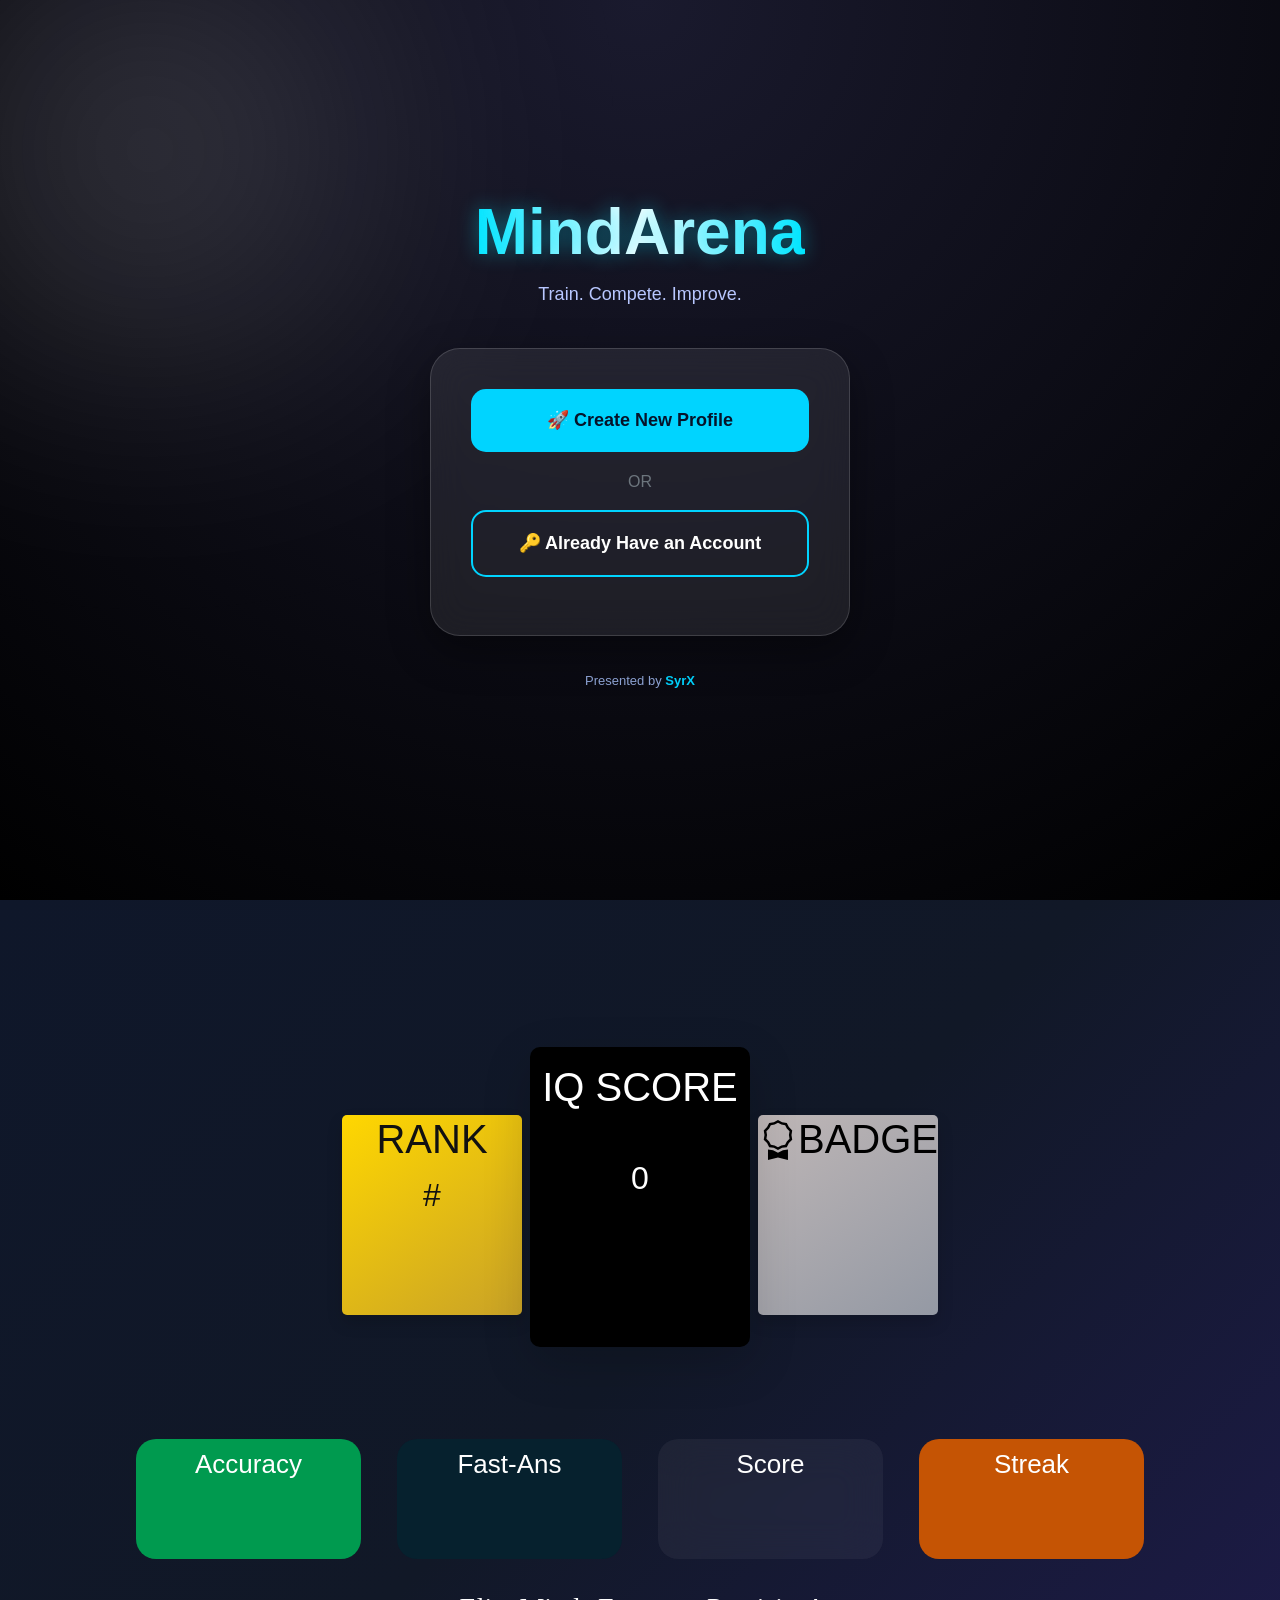
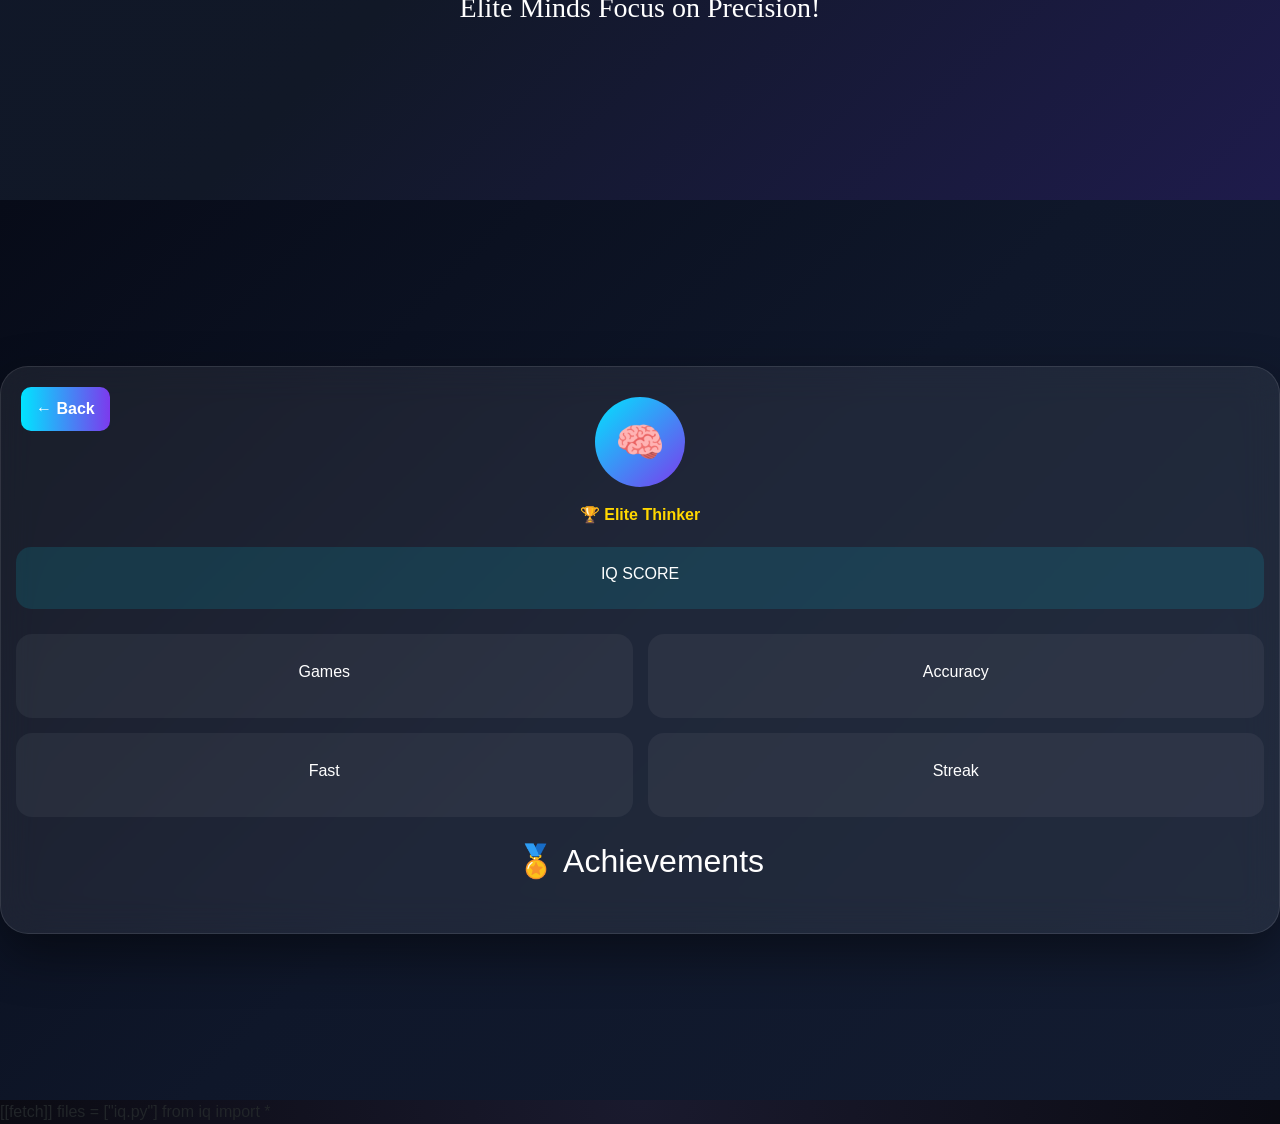
==== commit f91876cf: "scoreboard added" ====
--- a/iq.html
+++ b/iq.html
@@ -224,27 +224,52 @@
             </div>
         </div>
     </div>
-    <div id="sectionscoreboard" class="col-12 bg-scorecard d-flex flex-row">
-        <div class="back-rank m-2 shadow">
-            <h1 class="text-center">RANK</h1>
-            <p id="result-rank" class="scoreboard_display"></p>
-        </div>
-        <div class="back-score shadow-lg">
-            <h1 class="text-white mt-3">SCORE</h1>
-            <p id="scoreboard_display" class="scoreboard_display"></p>
-        </div>
-        <div class="back-badge m-2 shadow d-flex flex-row">
-            <svg xmlns="http://www.w3.org/2000/svg" width="50" height="50" fill="currentColor" class="bi bi-award"
+    <div id="sectionscoreboard" class="col-12 bg-scorecard d-flex flex-column">
+    
+        <div class="card-box2">
+           <div class="back-rank m-2 shadow">
+              <h1 class="text-center">RANK</h1>
+              <p id="result-rank" class="scoreboard_display">#</p>
+           </div>
+           <div class="back-iqscore shadow-lg">
+              <h1 class="text-white mt-3">IQ SCORE</h1>
+              <h2 id="score" class="text-white mt-5">0</h2>
+              <p  class="scoreboard_display"></p>
+           </div>
+           <div class="back-badge m-2 shadow d-flex flex-row">
+               <svg xmlns="http://www.w3.org/2000/svg" width="50" height="50" fill="currentColor" class="bi bi-award"
                 viewBox="0 0 16 16">
                 <path
                     d="M9.669.864 8 0 6.331.864l-1.858.282-.842 1.68-1.337 1.32L2.6 6l-.306 1.854 1.337 1.32.842 1.68 1.858.282L8 12l1.669-.864 1.858-.282.842-1.68 1.337-1.32L13.4 6l.306-1.854-1.337-1.32-.842-1.68zm1.196 1.193.684 1.365 1.086 1.072L12.387 6l.248 1.506-1.086 1.072-.684 1.365-1.51.229L8 10.874l-1.355-.702-1.51-.229-.684-1.365-1.086-1.072L3.614 6l-.25-1.506 1.087-1.072.684-1.365 1.51-.229L8 1.126l1.356.702z" />
                 <path d="M4 11.794V16l4-1 4 1v-4.206l-2.018.306L8 13.126 6.018 12.1z" />
-            </svg>
-            <h1 id="accuracy_scoreboard" class="text-center" style="font-size:32px;"></h1>
-            <h1 class="text-center" style="font-size:32px;">BADGE</h1>
-            <p id="result-badge-icon" class="scoreboard_display"></p>
-            <p id="result-badge-name" class="scoreboard_display"></p>
-        </div>
+                </svg>
+               <h1  class="text-center" style="font-size:32px;"></h1>
+               <h1 class="text-center mb-2">BADGE</h1>
+               <p></p>
+           </div>
+        </div>
+        <div class="card-box1">
+            <div class="back-accuracy m-2">
+                <h1 style=" font-size:26px;">Accuracy</h1>
+                <p></p>
+            </div>
+            <div class="fast-ans m-2">
+                <h1 style=" font-size:26px;">Fast-Ans</h1>
+                <p></p>
+            </div>
+            <div class="back-score m-2">
+                <h1 style=" font-size:26px;">Score</h1>
+                <p id="scoreboard_display" class="scoreboard_display"></p>
+            </div>
+            <div class="back-streak m-2">
+                <h1 style=" font-size:26px;">Streak</h1>
+                <p id="scoreboard_display" class="scoreboard_display"></p>
+            </div>
+        </div>
+        <h1 class="compliment">Elite Minds Focus on Precision!</h1>
+    </div> 
+
+
 
     </div>
     <div id="section_profile" class="profile-page">
--- a/iq.css
+++ b/iq.css
@@ -848,46 +848,188 @@
   
 }
 
+.back-accuracy{
+  background-color: rgb(0, 154, 79);
+  border-radius:20px;
+  text-align:center;
+  height:120px;
+  width:225px;
+  font-size:14px;
+  color:white;
+  padding:10px;
+  opacity:0;
+  animation:popDown 0.9s ease 0s forwards,
+            glow 1.5s infinite alternate;
+
+
+}  
+.fast-ans{
+  background-color: rgb(6, 33, 46);
+  border-radius:20px;
+  text-align:center;
+  height:120px;
+  width:225px;
+  font-size:14px;
+  color:white;
+  padding:10px;
+
+  opacity:0;
+  animation:popDown 0.9s ease 1s forwards,
+            glow 1.5s infinite alternate;
+
+}
+@keyframes glow{
+  from{
+      box-shadow:0 0 5px #00ffff;
+  }
+  to{
+      box-shadow:
+      0 0 10px #00ffff,0 0 15px #00ffff;
+  }
+}
 .back-score{
-    background-color: black;
-    height:300px;
-    width:250px;
-    border-radius:10px;
-    text-align:center;
+  background:rgba(255,255,255,0.05);
+  backdrop-filter:blur(20px);
+  border-radius:20px;
+  text-align:center;
+  height:120px;
+  width:225px;
+  font-size:14px;
+  color:white;
+  padding:10px;
+
+  opacity:0;
+  animation:popDown 0.9s ease 2s forwards,
+            glow 1.5s infinite alternate;
+
+}
+.back-streak{
+  background-color: rgb(197, 84, 4);
+  border-radius:20px;
+  text-align:center;
+  height:120px;
+  width:225px;
+  font-size:14px;
+  color:white;
+  padding:10px;
+
+  opacity:0;
+  animation:popDown 0.9s ease 3s forwards,
+            glow 1.5s infinite alternate;
+}
+@keyframes popDown{
+  from{
+    opacity:0;
+    transform:translate3d(0,-200px,0) scale(.85);
+  }
+  to{
+    opacity:1;
+    transform:translate3d(0,-70,0) scale(1);
+  }
+}
+.back-iqscore{
+  background-color: black;
+  height:300px;
+  width:220px;
+  border-radius:10px;
+  text-align:center;
+  font-size:36px;
+  transform:translateY(-60px);
     
 }
 .bg-scorecard{
-    display: flex;
-    align-items: center;
-    justify-content: center;
-    background: linear-gradient(135deg, #0f172a, #1e293b, #334155);
-    height:100vh;
+  min-height:100vh;
+  display:flex;
+  justify-content:center;
+  align-items:center;
+  background:linear-gradient(135deg,#0f172a,#111827,#1e1b4b);
+  overflow:hidden;
 }
 .back-rank{
-    height:200px;
-    width:180px;
-    background-color: gold;
-    color:black;
-    border-radius:5px;
-    margin-top:200px;
-    box-shadow: 0 10px 30px rgba(0, 229, 246, 0.1);
-}
+  height:200px;
+  width:180px;
+  background:linear-gradient(145deg,#FFD700,#C9A227);
+  color:#111;
+  border-radius:5px;
+  font-size:32px;
+  margin-top:200px;
+  box-shadow: 0 10px 30px rgba(0, 229, 246, 0.1);
+  animation:float 5s infinite;
+  text-align: center;
+}
+
 
 .back-badge{
-    height:200px;
-    width:180px;
-    background-color:silver;
-    color:black;
-    border-radius:5px;
-    margin-top:200px;
-}
-.scoreboard_display{
-    font-size: 18px;
-    font-weight: bold;
-    color: white;
-    margin-top: 20px;
-}
-
+  height:200px;
+  width:180px;
+  background:linear-gradient(145deg,#beb6b6,#9499a4);
+  font-size:26px;
+  color:black;
+  text-align: center;
+  border-radius:5px;
+  margin-top:200px;
+  animation:float 5s infinite;
+  
+} 
+@keyframes float{
+    0%,100%{
+        transform:translateY(0);
+    }
+    50%{
+        transform:translateY(-25px);
+    }
+}
+.compliment{
+    color:white;
+    font-size:28px;
+    font-family:'Candara';
+}
+.card-box1{
+    display:grid;
+    grid-template-columns:repeat(4,1fr);
+    gap:20px;
+}
+@media(max-width:920px){
+  .card-box1{
+      grid-template-columns:repeat(2,1fr);
+      gap:10px;
+      margin-top:75px;
+  }
+  .back-streak{
+      width:175px;
+  }
+  .back-accuracy{
+      width:175px;
+  }
+  .fast-ans{
+      width:175px;
+  }
+  .back-score{
+      width:165px;
+  }
+}
+.card-box2{
+    display:flex;
+    flex-direction:row;
+    margin-top:40px;
+}
+@media(max-width:768px){
+    .back-rank{
+        width:100px;
+        font-size:18px;
+    }
+    .back-iqscore{
+        width:110px;
+        font-size:18px;
+    }
+    .back-badge{
+        width:100px;
+        font-size:18px;
+    }
+  .compliment{
+    font-size:22px;
+}
+}
 .pattern-instruction {
     color: #888;
     font-size: 12px;
@@ -1009,7 +1151,7 @@
 
 .profile-card{
 
-    width:420px;
+    width:50vw;
 
     padding:30px;
 
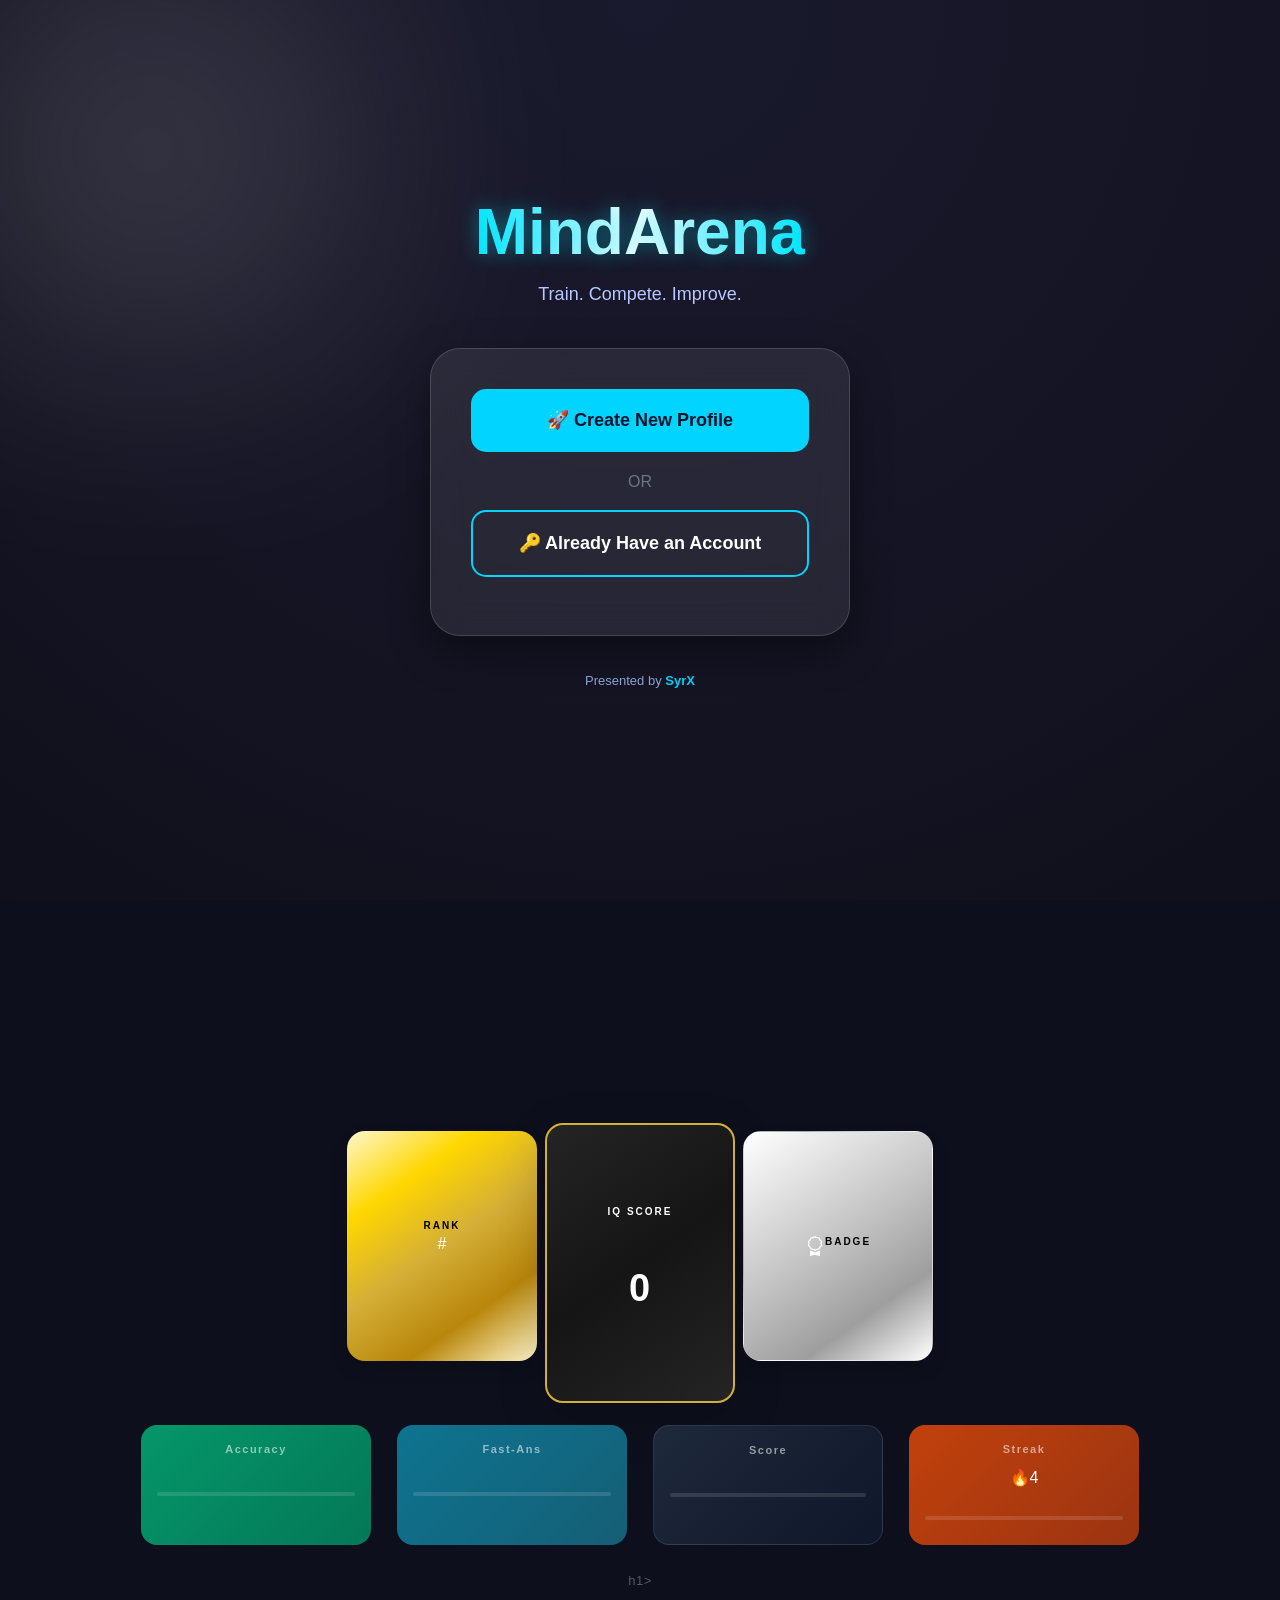
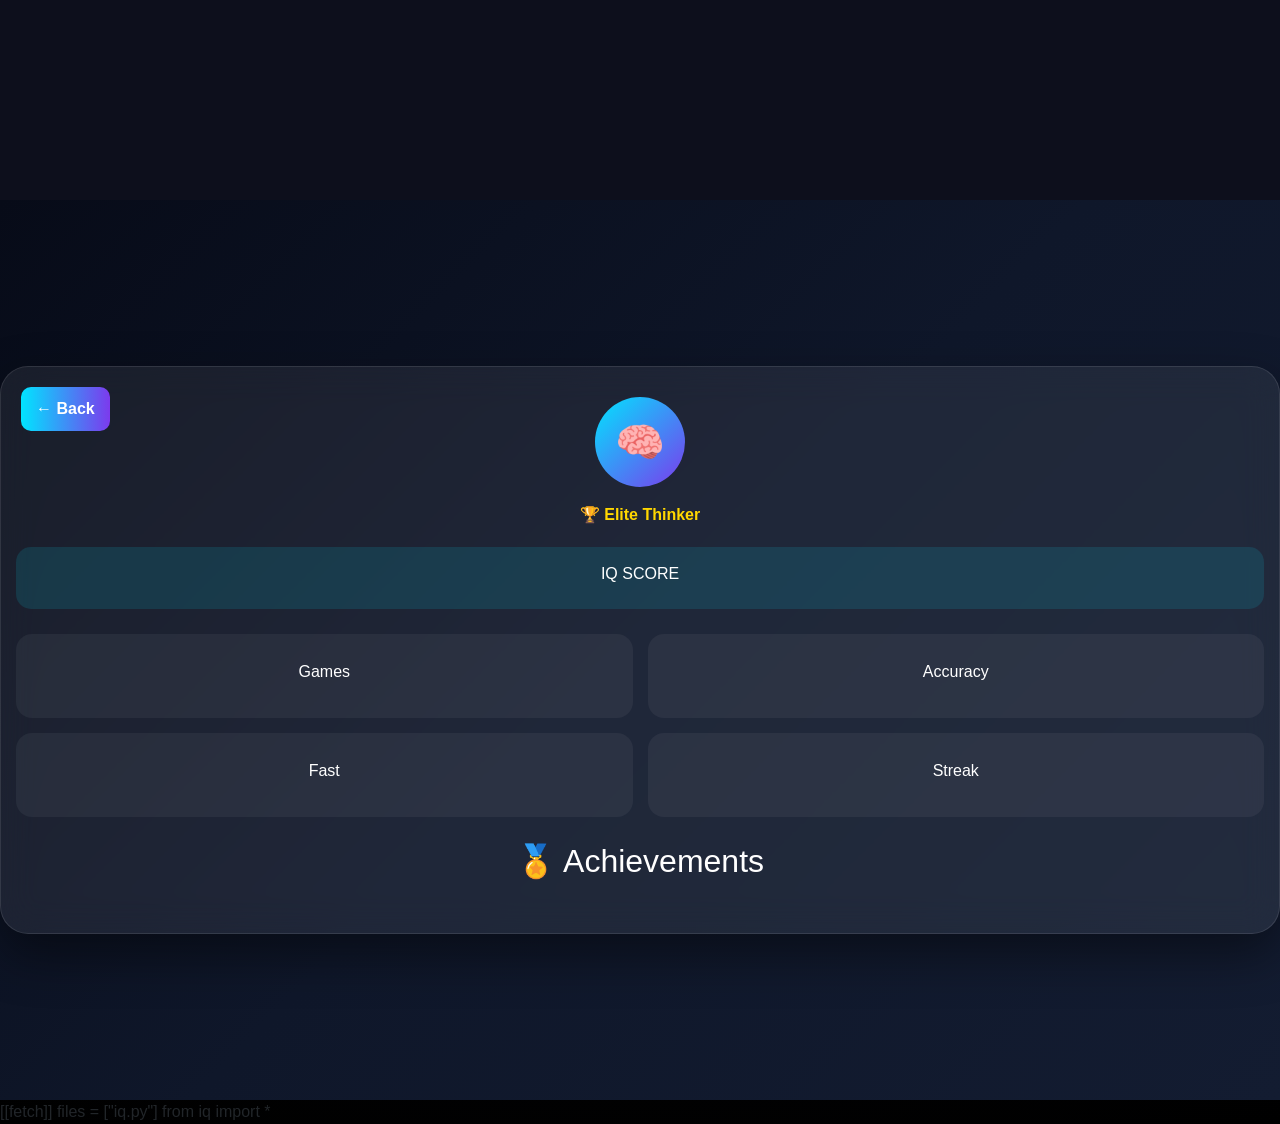
==== commit 2f1fa33c: "scoreboard updated" ====
--- a/iq.html
+++ b/iq.html
@@ -225,48 +225,53 @@
         </div>
     </div>
     <div id="sectionscoreboard" class="col-12 bg-scorecard d-flex flex-column">
+        <p class="brand"></p>
     
         <div class="card-box2">
            <div class="back-rank m-2 shadow">
-              <h1 class="text-center">RANK</h1>
+              <h1 class="text-center score-rank">RANK</h1>
               <p id="result-rank" class="scoreboard_display">#</p>
            </div>
            <div class="back-iqscore shadow-lg">
-              <h1 class="text-white mt-3">IQ SCORE</h1>
+              <h1 class="text-white mt-3 score-score">IQ SCORE</h1>
               <h2 id="score" class="text-white mt-5">0</h2>
               <p  class="scoreboard_display"></p>
            </div>
            <div class="back-badge m-2 shadow d-flex flex-row">
-               <svg xmlns="http://www.w3.org/2000/svg" width="50" height="50" fill="currentColor" class="bi bi-award"
+               <svg xmlns="http://www.w3.org/2000/svg" width="20" height="20" fill="currentColor" class="bi bi-award"
                 viewBox="0 0 16 16">
                 <path
                     d="M9.669.864 8 0 6.331.864l-1.858.282-.842 1.68-1.337 1.32L2.6 6l-.306 1.854 1.337 1.32.842 1.68 1.858.282L8 12l1.669-.864 1.858-.282.842-1.68 1.337-1.32L13.4 6l.306-1.854-1.337-1.32-.842-1.68zm1.196 1.193.684 1.365 1.086 1.072L12.387 6l.248 1.506-1.086 1.072-.684 1.365-1.51.229L8 10.874l-1.355-.702-1.51-.229-.684-1.365-1.086-1.072L3.614 6l-.25-1.506 1.087-1.072.684-1.365 1.51-.229L8 1.126l1.356.702z" />
                 <path d="M4 11.794V16l4-1 4 1v-4.206l-2.018.306L8 13.126 6.018 12.1z" />
                 </svg>
                <h1  class="text-center" style="font-size:32px;"></h1>
-               <h1 class="text-center mb-2">BADGE</h1>
+               <h1 class="text-center mb-2 score-badge">BADGE</h1>
                <p></p>
            </div>
         </div>
         <div class="card-box1">
             <div class="back-accuracy m-2">
-                <h1 style=" font-size:26px;">Accuracy</h1>
-                <p></p>
+                <h1 style=" font-size:26px;" class="colour-palate">Accuracy</h1>
+                <p class="content-palate" id="accuracy_scoreboard"></p>
+                 <div class="sb-bar-bg"><div class="sb-bar-fill" id="accuracy-bar" style="--bar-w:0%"></div></div>
             </div>
             <div class="fast-ans m-2">
-                <h1 style=" font-size:26px;">Fast-Ans</h1>
-                <p></p>
+                <h1 style=" font-size:26px;" class="colour-palate">Fast-Ans</h1>
+                <p class="content-palate" id="fastanswers_scoreboard"></p>
+                <div class="sb-bar-bg"><div class="sb-bar-fill" id="fast-bar" style="--bar-w:0%"></div></div>
             </div>
             <div class="back-score m-2">
-                <h1 style=" font-size:26px;">Score</h1>
-                <p id="scoreboard_display" class="scoreboard_display"></p>
+                <h1 style=" font-size:26px;" class="colour-palate">Score</h1>
+                <p id="scoreboard_display" class="scoreboard_display content-palate"></p>
+                <div class="sb-bar-bg"><div class="sb-bar-fill" id="score-bar" style="--bar-w:0%"></div></div>
             </div>
             <div class="back-streak m-2">
-                <h1 style=" font-size:26px;">Streak</h1>
-                <p id="scoreboard_display" class="scoreboard_display"></p>
-            </div>
-        </div>
-        <h1 class="compliment">Elite Minds Focus on Precision!</h1>
+                <h1 style=" font-size:26px;" class="colour-palate">Streak</h1>
+                <p id="streak_score" class="scoreboard_display content-palate">🔥4</p>
+                <div class="sb-bar-bg"><div class="sb-bar-fill" id="streak-bar" style="--bar-w:0%"></div></div>
+            </div>
+        </div>
+        <h1 class="compliment" id="compliment">h1>
     </div> 
 
 
--- a/iq.css
+++ b/iq.css
@@ -1,132 +1,226 @@
 @import url('https://fonts.googleapis.com/css2?family=Bree+Serif&family=Caveat:wght@400;700&family=Lobster&family=Monoton&family=Open+Sans:ital,wght@0,400;0,700;1,400;1,700&family=Playfair+Display+SC:ital,wght@0,400;0,700;1,700&family=Playfair+Display:ital,wght@0,400;0,700;1,700&family=Roboto:ital,wght@0,400;0,700;1,400;1,700&family=Source+Sans+Pro:ital,wght@0,400;0,700;1,700&family=Work+Sans:ital,wght@0,400;0,700;1,700&display=swap');
+
+
+/* ============================================================
+   02. RESET & BASE
+============================================================ */
 * {
   margin: 0;
   padding: 0;
   box-sizing: border-box;
   font-family: "Segoe UI", sans-serif;
 }
+
+h1, p {
+  margin: 0;
+}
+
+body {
+  margin: 0;
+  min-height: 100vh;
+  position: relative;
+  overflow-x: hidden;
+  background: radial-gradient(circle at top, #1a1a2e, #000);
+  font-family: Arial, sans-serif;
+}
+
+body::before {
+  content: "";
+  position: fixed;
+  width: 500px;
+  height: 500px;
+  background: radial-gradient(circle, rgba(255,255,255,0.2), transparent);
+  top: -100px;
+  left: -100px;
+  filter: blur(120px);
+  pointer-events: none;
+}
+
+input {
+  padding: 12px;
+  border-radius: 10px;
+  background: transparent;
+  color: white;
+  font-size: 16px;
+  border-color: aliceblue;
+}
+
+/* Prevent horizontal scroll on all sections */
+#sectiontest,
+#sectionReasoning,
+#sectionmissing,
+#sectionscoreboard,
+#section_profile,
+#sectionmain_page,
+#section_new_profile,
+#section_login {
+  max-width: 100vw;
+  overflow-x: hidden;
+}
+
+
+/* ============================================================
+   03. ANIMATIONS & KEYFRAMES
+============================================================ */
+@keyframes fadeIn {
+  from { opacity: 0; transform: translateY(20px); }
+  to   { opacity: 1; transform: translateY(0); }
+}
+
+@keyframes fadeInUp {
+  from { opacity: 0; transform: translateY(20px); }
+  to   { opacity: 1; transform: translateY(0); }
+}
+
+@keyframes slideUp {
+  from { opacity: 0; transform: translateY(40px); }
+  to   { opacity: 1; transform: translateY(0); }
+}
+
+@keyframes pop {
+  0%   { transform: scale(0); }
+  100% { transform: scale(1); }
+}
+
+@keyframes pulse {
+  0%   { transform: scale(1); }
+  50%  { transform: scale(1.05); }
+  100% { transform: scale(1); }
+}
+
+@keyframes glow {
+  from { box-shadow: 0 0 2px #4806f0; }
+  to   { box-shadow: 0 0 10px #f7fafa, 0 0 15px #f1f2f2; }
+}
+
+@keyframes dotBounce {
+  0%, 100% { transform: translateY(0);     opacity: 1; }
+  50%       { transform: translateY(-10px); opacity: 0.4; }
+}
+
+/* Scoreboard card animations */
+@keyframes cardDrop {
+  from { opacity: 0; transform: translateY(-40px) scale(.9); }
+  to   { opacity: 1; transform: translateY(0) scale(1); }
+}
+
+@keyframes sbFadeUp {
+  from { opacity: 0; transform: translateY(24px); }
+  to   { opacity: 1; transform: translateY(0); }
+}
+
+@keyframes numPop {
+  from { opacity: 0; transform: scale(.5); }
+  to   { opacity: 1; transform: scale(1); }
+}
+
+@keyframes barIn {
+  from { width: 0; }
+  to   { width: var(--bar-w); }
+}
+
+@keyframes float {
+  0%, 100% { transform: translateY(0); }
+  50%       { transform: translateY(-25px); }
+}
+
+
+/* ============================================================
+   04. LOADER
+============================================================ */
 .loader-overlay {
-    position: fixed;
-    top: 0;
-    left: 0;
-    width: 100vw;
-    height: 100vh;
-    background: rgba(0, 0, 0, 0.55);
-    display: flex;
-    justify-content: center;
-    align-items: center;
-    z-index: 9999;
-}
-
+  position: fixed;
+  inset: 0;
+  width: 100vw;
+  height: 100vh;
+  background: rgba(0, 0, 0, 0.55);
+  display: flex;
+  justify-content: center;
+  align-items: center;
+  z-index: 9999;
+}
 
 .loader-popup {
-    background: rgba(255, 255, 255, 0.08);
-    backdrop-filter: blur(16px);
-    -webkit-backdrop-filter: blur(16px);
-    border: 1px solid rgba(255, 255, 255, 0.15);
-    border-radius: 24px;
-    width: 280px;
-    padding: 32px 28px 20px 28px;
-    display: flex;
-    flex-direction: column;
-    align-items: center;
-    gap: 14px;
-    animation: fadeInUp 0.4s ease;
+  background: rgba(255, 255, 255, 0.08);
+  backdrop-filter: blur(16px);
+  -webkit-backdrop-filter: blur(16px);
+  border: 1px solid rgba(255, 255, 255, 0.15);
+  border-radius: 24px;
+  width: 280px;
+  padding: 32px 28px 20px;
+  display: flex;
+  flex-direction: column;
+  align-items: center;
+  gap: 14px;
+  animation: fadeInUp 0.4s ease;
 }
 
 .loader-please-wait {
-    color: #ffffff;
-    font-size: 20px;
-    font-weight: 700;
-    font-family: 'Trebuchet MS', sans-serif;
-    margin: 0;
-    letter-spacing: 1px;
+  color: #ffffff;
+  font-size: 20px;
+  font-weight: 700;
+  font-family: 'Trebuchet MS', sans-serif;
+  margin: 0;
+  letter-spacing: 1px;
 }
 
 .loader-message {
-    color: rgba(255, 255, 255, 0.6);
-    font-size: 13px;
-    font-family: 'Trebuchet MS', sans-serif;
-    margin: 0;
-    text-align: center;
-    line-height: 1.6;
+  color: rgba(255, 255, 255, 0.6);
+  font-size: 13px;
+  font-family: 'Trebuchet MS', sans-serif;
+  margin: 0;
+  text-align: center;
+  line-height: 1.6;
 }
 
 .loader-dots {
-    display: flex;
-    gap: 8px;
-    margin: 4px 0;
+  display: flex;
+  gap: 8px;
+  margin: 4px 0;
 }
 
 .loader-dots span {
-    width: 8px;
-    height: 8px;
-    border-radius: 50%;
-    background: white;
-    animation: dotBounce 0.8s ease-in-out infinite;
-}
-
-.loader-dots span:nth-child(1) { animation-delay: 0s;    }
+  width: 8px;
+  height: 8px;
+  border-radius: 50%;
+  background: white;
+  animation: dotBounce 0.8s ease-in-out infinite;
+}
+.loader-dots span:nth-child(1) { animation-delay: 0s; }
 .loader-dots span:nth-child(2) { animation-delay: 0.15s; }
-.loader-dots span:nth-child(3) { animation-delay: 0.3s;  }
+.loader-dots span:nth-child(3) { animation-delay: 0.3s; }
 
 .loader-divider {
-    width: 100%;
-    height: 1px;
-    background: rgba(255, 255, 255, 0.1);
+  width: 100%;
+  height: 1px;
+  background: rgba(255, 255, 255, 0.1);
 }
 
 .loader-powered {
-    color: rgba(255, 255, 255, 0.25);
-    font-size: 10px;
-    font-family: 'Trebuchet MS', sans-serif;
-    margin: 0;
-    letter-spacing: 3px;
-}
-
-@keyframes dotBounce {
-    0%, 100% { transform: translateY(0);    opacity: 1;   }
-    50%       { transform: translateY(-10px); opacity: 0.4; }
-}
-
-@keyframes fadeInUp {
-    from { opacity: 0; transform: translateY(20px); }
-    to   { opacity: 1; transform: translateY(0);    }
-}
-
-body::before {
-    content: "";
-    position: fixed;
-    width: 500px;
-    height: 500px;
-    background: radial-gradient(circle, rgba(255,255,255,0.2), transparent);
-    top: -100px;
-    left: -100px;
-    filter: blur(120px);
-}
+  color: rgba(255, 255, 255, 0.25);
+  font-size: 10px;
+  font-family: 'Trebuchet MS', sans-serif;
+  margin: 0;
+  letter-spacing: 3px;
+}
+
+
+/* ============================================================
+   05. LAYOUT & BACKGROUNDS
+============================================================ */
 .background {
   min-height: 100vh;
   width: 100vw;
-  background: #614385;  
-background: -webkit-linear-gradient(to right, #516395, #614385);
-background: linear-gradient(to right, #516395, #614385); 
-
-}
+  background: linear-gradient(to right, #516395, #614385);
+}
+
 .background-login {
   min-height: 100vh;
-  padding:20 px;
   width: 100vw;
-  min-height: 100vh;
-  padding:20 px;
-  width: 100vw;
+  padding: 20px;
   background: linear-gradient(135deg, #1a1a2e, #16213e, #0f3460);
-
-}
-body {
-    margin: 0;
-    height: 100vh;
-    position: relative;
-}
+}
+
 .overlay {
   width: 100%;
   height: 100vh;
@@ -134,141 +228,163 @@
   justify-content: center;
   align-items: center;
   padding: 20px;
-  
-}
-
-
-.sectionmain_page{
-    min-height:100vh;
-    display:flex;
-    justify-content:center;
-    align-items:center;
-}
-
-.container_main{
-    width:100%;
-    display:flex;
-    flex-direction:column;
-    justify-content:center;
-    align-items:center;
-    text-align:center;
-}
-.logo_main{
-    font-size:70px;
-    font-weight:800;
-    margin-bottom:10px;
-
-    background:linear-gradient(
-    90deg,
-    #00e5ff,
-    #ffffff,
-    #00e5ff);
-
-    -webkit-background-clip:text;
-    -webkit-text-fill-color:transparent;
-
-    text-shadow:
-    0 0 20px rgba(0,229,255,.4);
-}
-
-.tagline_main{
-    color:#b8c7ff;
-    margin-bottom:40px;
-    font-size:18px;
-}
-
-.card_main{
-    width:420px;
-
-    padding:40px;
-
-    border-radius:30px;
-
-    background:rgba(255,255,255,.08);
-
-    backdrop-filter:blur(18px);
-
-    border:1px solid rgba(255,255,255,.15);
-
-    box-shadow:
-    0 15px 40px rgba(0,0,0,.4);
-}
-
-.btn_main{
-    width:100%;
-    padding:18px;
-
-    border:none;
-    border-radius:15px;
-
-    font-size:18px;
-    font-weight:600;
-
-    cursor:pointer;
-
-    transition:.3s;
-
-    margin-bottom:18px;
-}
-
-.create-btn{
-    background:#00d4ff;
-    color:#06132a;
-}
-
-.create-btn:hover{
-    
-     background:transparent;
-    color:#00d4ff;
-    border:2px solid #00d4ff;
-    color:white;
-}
-
-.login-btn{
-    background:transparent;
-    color:white;
-    border:2px solid #00d4ff;
-}
-
-.login-btn:hover{
-    background:#00d4ff;
-    color:#06132a;
-}
-
-.footer{
-    margin-top:35px;
-    color:#8fa5d6;
-    font-size:13px;
-}
-
-.footer span{
-    color:#00d4ff;
-    font-weight:700;
-}
-.login-head{
-  font-size:24px;
-  font-weight: bold;
-  font-style:caveat;
-}
-
+}
+
+.back-reasoning {
+  background: linear-gradient(to right, #516395, #614385);
+  min-height: 100vh;
+  width: 100vw;
+  display: flex;
+  flex-direction: column;
+  align-items: center;
+  justify-content: center;
+  padding: 16px;
+  box-sizing: border-box;
+}
+
+
+/* ============================================================
+   06. MAIN PAGE (LANDING)
+============================================================ */
+.sectionmain_page {
+  min-height: 100vh;
+  display: flex;
+  justify-content: center;
+  align-items: center;
+}
+
+.container_main {
+  width: 100%;
+  display: flex;
+  flex-direction: column;
+  justify-content: center;
+  align-items: center;
+  text-align: center;
+}
+
+.logo_main {
+  font-size: 70px;
+  font-weight: 800;
+  margin-bottom: 10px;
+  background: linear-gradient(90deg, #00e5ff, #ffffff, #00e5ff);
+  -webkit-background-clip: text;
+  -webkit-text-fill-color: transparent;
+  text-shadow: 0 0 20px rgba(0, 229, 255, .4);
+}
+
+.tagline_main {
+  color: #b8c7ff;
+  margin-bottom: 40px;
+  font-size: 18px;
+}
+
+.card_main {
+  width: 420px;
+  padding: 40px;
+  border-radius: 30px;
+  background: rgba(255, 255, 255, .08);
+  backdrop-filter: blur(18px);
+  border: 1px solid rgba(255, 255, 255, .15);
+  box-shadow: 0 15px 40px rgba(0, 0, 0, .4);
+}
+
+.btn_main {
+  width: 100%;
+  padding: 18px;
+  border: none;
+  border-radius: 15px;
+  font-size: 18px;
+  font-weight: 600;
+  cursor: pointer;
+  transition: .3s;
+  margin-bottom: 18px;
+}
+
+.create-btn {
+  background: #00d4ff;
+  color: #06132a;
+}
+.create-btn:hover {
+  background: transparent;
+  border: 2px solid #00d4ff;
+  color: white;
+}
+
+.login-btn {
+  background: transparent;
+  color: white;
+  border: 2px solid #00d4ff;
+}
+.login-btn:hover {
+  background: #00d4ff;
+  color: #06132a;
+}
+
+.footer {
+  margin-top: 35px;
+  color: #8fa5d6;
+  font-size: 13px;
+}
+.footer span {
+  color: #00d4ff;
+  font-weight: 700;
+}
+
+.tag {
+  color: #59AEFB;
+  font-size: 24px;
+}
+
+.tag-highlighter {
+  color: white;
+  font-size: 29px;
+  font-weight: 100;
+  font-family: 'Gill Sans', 'Gill Sans MT', Calibri, 'Trebuchet MS', sans-serif;
+  animation: glow 1.5s ease-in-out infinite alternate;
+}
+
+
+/* ============================================================
+   07. AUTH PAGES (LOGIN / REGISTER)
+============================================================ */
 .login-card {
-
   width: 100%;
   max-width: 380px;
- background:rgba(255, 255, 255, 0.1);
- backdrop-filter: blur(1px);
-  padding: 35px 30px;
+  background: rgba(255, 255, 255, 0.1);
+  backdrop-filter: blur(1px);
+  padding: 35px 30px 0;
   border-radius: 38px;
   display: flex;
   flex-direction: column;
   gap: 5px;
-  padding-bottom: 0%;
-   box-shadow:0 30px 70px rgba(0,0,0,.35);
-  animation:slideUp .8s ease;
-  
- 
-
-}
+  box-shadow: 0 30px 70px rgba(0, 0, 0, .35);
+  animation: slideUp .8s ease;
+}
+
+.login-head {
+  font-size: 24px;
+  font-weight: bold;
+}
+
+.main-heading {
+  color: white;
+  font-size: 30px;
+  font-weight: bold;
+  text-align: center;
+}
+
+.para {
+  color: white;
+  font-size: 15px;
+  font-weight: 200;
+}
+
+.ad {
+  color: white;
+  font-size: 13px;
+  font-weight: 100;
+}
+
 .card-button {
   margin-top: 8px;
   padding: 12px;
@@ -279,257 +395,59 @@
   font-size: 16px;
   cursor: pointer;
   transition: 0.3s ease;
-  transform:translateY(-2px);
-  box-shadow:0 12px 24px rgba(0,0,0,.25);
-}
-input {
-  padding: 12px;
-  border-radius: 10px;
-  background: transparent;
-   color:white;
-  font-size: 16px;
-  border-color: aliceblue;
-}
-.user-heading{
-  color:white;
-  font-size: 40px;
-  font-weight: bold; 
- 
-}
-.main-heading{
-  color:white;
-  font-size: 30px;
-  font-weight: bold;
-  text-align: center;
-  font-family: open sans;
-}
-.para{
-  color:white;
-  font-size: 15px;
-  font-family:open sans;
-  font-weight: 200;
-  
-}
-.ad{
-  color:white;
-  font-size: 13px;
-  font-family:open sans;
-  font-weight: 100;
-  
-}
-
-.styled-wrapper .button {
-  display: block;
-  position: relative;
-  width: 76px;
-  height: 76px;
-  margin: 0;
-  overflow: hidden;
-  outline: none;
-  background-color: transparent;
-  cursor: pointer;
-  border: 0;
-}
-
-.styled-wrapper .button:before {
-  content: "";
-  position: absolute;
-  border-radius: 50%;
-  inset: 7px;
-  border: 0px solid white ; 
-  transition:
-    opacity 0.4s cubic-bezier(0.77, 0, 0.175, 1) 80ms,
-    transform 0.5s cubic-bezier(0.455, 0.03, 0.515, 0.955) 80ms;
-}
-
-.styled-wrapper .button:after {
-  content: "";
-  position: absolute;
-  border-radius: 50%;
-  inset: 7px;
-  border: 4px solid #bfbdbd;
-  transform: scale(1.3);
-  transition:
-    opacity 0.4s cubic-bezier(0.165, 0.84, 0.44, 1),
-    transform 0.5s cubic-bezier(0.25, 0.46, 0.45, 0.94);
-  opacity: 0;
-}
-
-.styled-wrapper .button:hover:before,
-.styled-wrapper .button:focus:before {
-  opacity: 0;
-  transform: scale(0.7);
-  transition:
-    opacity 0.4s cubic-bezier(0.165, 0.84, 0.44, 1),
-    transform 0.5s cubic-bezier(0.25, 0.46, 0.45, 0.94);
-}
-
-.styled-wrapper .button:hover:after,
-.styled-wrapper .button:focus:after {
-  opacity: 1;
-  transform: scale(1);
-  transition:
-    opacity 0.4s cubic-bezier(0.77, 0, 0.175, 1) 80ms,
-    transform 0.5s cubic-bezier(0.455, 0.03, 0.515, 0.955) 80ms;
-}
-
-.styled-wrapper .button-box {
-  display: flex;
-  position: absolute;
-  top: 0;
-  left: 0;
-}
-
-.styled-wrapper .button-elem {
-  display: block;
-  width: 30px;
-  height: 30px;
-  margin: 24px 18px 0 22px;
-  transform: rotate(360deg);
-  fill: #f0eeef;
-}
-
-.styled-wrapper .button:hover .button-box,
-.styled-wrapper .button:focus .button-box {
-  transition: 0.4s;
-  transform: translateX(-69px);
-}
-.arrow-icon{
-  color:white;
-}
-
-.welcome{
-  color:white;
-  font-size: 20px;
-  font-weight: bold;
-  text-align: center;
-  font-family: open sans;
-}
-.tag{
-  color:#59AEFB;
-  font-size: 24px;
-}
-.tag-highlighter{
-  color:white;
-  font-size: 29px;
-  font-weight: 100;
-  font-family: 'Gill Sans', 'Gill Sans MT', Calibri, 'Trebuchet MS', sans-serif;
-  
-  animation: glow 1.5s ease-in-out infinite alternate;
-}
-body{
-    margin:0;
-    height:100vh;
-    background: radial-gradient(circle at top, #1a1a2e, #000);
-    font-family: Arial, sans-serif;
-}
-
-.card-start{
-    width:340px;
-    padding:25px;
-    border-radius:20px;
-    background:transparent;
- backdrop-filter: blur(1px);
-    box-shadow: 0 0 25px rgba(207, 11, 21, 0.2);
-    text-align:center;
-    color:transparent;
-    animation: fadeIn 1s ease;
-}
-.card-start h1{
-    font-size:26px;
-    color:white;
-    margin-bottom:12px;
-    letter-spacing:1px;
-}
-.card-start p{
-    font-size:14px;
-    opacity:0.85;
-    line-height:1.6;
-}
-
-.start-btn{
-    margin-top:20px;
-    padding:12px 28px;
-    border:none;
-    border-radius:10px;
-    font-size:16px;
-    color:white;
-    background: linear-gradient(45deg,#9f8fad,#dd1b1b);
-    cursor:pointer;
-    box-shadow:0 0 15px #a1a3a3;
-    transition:0.3s ease;
-    animation:pulse 1.5s infinite;
-}
-
-.btn:hover{
-    transform:scale(1.12);
-    box-shadow:0 0 30px #232525;
-}
-
-@keyframes pulse{
-    0%{transform:scale(1);}
-    50%{transform:scale(1.05);}
-    100%{transform:scale(1);}
-}
-
-@keyframes fadeIn{
-    from{
-        opacity:0;
-        transform:translateY(20px);
-    }
-    to{
-        opacity:1;
-        transform:translateY(0);
-    }
-}
-.tick {
-    display: none;
-    font-size: 20px;
-    color: #22c55e;
-    animation: pop 0.3s ease;
-}
-
-@keyframes pop {
-    0% { transform: scale(0); }
-    100% { transform: scale(1); }
-}
-.games{
+  transform: translateY(-2px);
+  box-shadow: 0 12px 24px rgba(0, 0, 0, .25);
+}
+
+
+/* ============================================================
+   08. GAME SELECTION PAGE
+============================================================ */
+.games {
   width: 100%;
   max-width: 300px;
   min-height: 250px;
   flex-shrink: 0;
   height: auto;
- background:rgba(255, 255, 255, 0.1);
-  padding:30px;
+  background: rgba(255, 255, 255, 0.1);
+  padding: 30px;
   border-radius: 38px;
   display: flex;
   flex-direction: column;
-  margin:15px  ;
+  margin: 15px;
   transition: 0.3s;
-   box-shadow:0 30px 70px rgba(0,0,0,.35);
-  animation:slideUp .8s ease;
+  box-shadow: 0 30px 70px rgba(0, 0, 0, .35);
+  animation: slideUp .8s ease;
 }
 .games:hover {
   transform: translateY(-10px);
 }
-.row{
-  display:flex;
-  flex-wrap:wrap;
-  justify-content: center;
-
-}
-.game-heading{
-  color:white;
+
+.row {
+  display: flex;
+  flex-wrap: wrap;
+  justify-content: center;
+}
+
+.game-heading {
+  color: white;
   font-size: 34px;
   font-weight: bold;
-  font-family: open sans;
-}
-.game-para{
-  color:white;
+}
+
+.game-para {
+  color: white;
   font-size: 16px;
-  font-family:open sans;
   font-weight: 100;
 }
+
+.game-image {
+  width: 70px;
+  height: 70px;
+  object-fit: cover;
+  border-radius: 10px;
+}
+
 .animated-button {
   padding: 10px 20px;
   font-size: 12px;
@@ -541,44 +459,57 @@
   border: none;
   border-radius: 15px;
   box-shadow: 0px 8px 15px rgba(0, 0, 0, 0.1);
-  transition: all 0.3s ease 0s;
+  transition: all 0.3s ease;
   cursor: pointer;
   outline: none;
-  width:80px;
-}
-
+  width: 80px;
+}
 .animated-button:hover {
   background-color: orange;
   box-shadow: 0px 15px 20px rgba(46, 229, 157, 0.4);
   color: #fff;
   transform: translateY(-7px);
 }
-
 .animated-button:active {
   transform: translateY(-1px);
 }
-.game-image{
-  width:70px;
-  height:70px;
-  object-fit:cover;
-  border-radius:10px;
-}
-
-
+
+.button-completed {
+  border-radius: 20px;
+  background-color: white;
+  color: black;
+  padding: 10px;
+}
+
+.tick-mark {
+  position: absolute;
+  top: 15px;
+  right: 15px;
+  background: #22c55e;
+  color: white;
+  border-radius: 50%;
+  width: 28px;
+  height: 28px;
+  display: flex;
+  align-items: center;
+  justify-content: center;
+  font-size: 16px;
+  box-shadow: 0 4px 10px rgba(0, 0, 0, 0.3);
+  animation: pop 0.3s ease;
+}
+
+/* Hover-text button (SYRX style) */
 .button-syrx {
+  --border-right: 6px;
+  --text-stroke-color: rgba(255, 255, 255, 0.6);
+  --animation-color: #37FF8B;
+  --fs-size: 2em;
   margin: 0;
   height: auto;
   background: transparent;
   padding: 0;
   border: none;
   cursor: pointer;
-}
-
-.button-syrx {
-  --border-right: 6px;
-  --text-stroke-color: rgba(255,255,255,0.6);
-  --animation-color: #37FF8B;
-  --fs-size: 2em;
   letter-spacing: 3px;
   text-decoration: none;
   font-size: var(--fs-size);
@@ -588,6 +519,7 @@
   color: transparent;
   -webkit-text-stroke: 1px var(--text-stroke-color);
 }
+
 .hover-text {
   position: absolute;
   box-sizing: border-box;
@@ -600,40 +532,59 @@
   transition: 0.5s;
   -webkit-text-stroke: 1px var(--animation-color);
 }
-
 .button-syrx:hover .hover-text {
   width: 100%;
-  filter: drop-shadow(0 0 23px var(--animation-color))
-}
-.back-reasoning{
-   background: #614385;  
-background: -webkit-linear-gradient(to right, #516395, #614385);
-background: linear-gradient(to right, #516395, #614385); 
-min-height: 100vh;
-  padding:20 px;
-  width: 100vw;
-}
-
-.head-reasoning{
-  text-align: center;
-  margin:20px;
-  font-family:"fantasy";
-  font-size:28px;
-  color:bisque;
-}
-.card-reasoning{
+  filter: drop-shadow(0 0 23px var(--animation-color));
+}
+
+
+/* ============================================================
+   09. GAME PAGES (REASONING / MISSING NUMBER)
+============================================================ */
+.head-reasoning {
+  text-align: center;
+  margin: 0 0 14px;
+  font-family: "fantasy";
+  font-size: clamp(18px, 5vw, 28px);
+  color: bisque;
+  letter-spacing: 1px;
+}
+
+.card-reasoning {
   position: relative;
-  width: 350px;
-  padding: 25px;
-  border-radius: 20px;
+  width: 100%;
+  max-width: 420px;
+  padding: 18px 16px;
+  border-radius: 18px;
+  box-sizing: border-box;
+  margin: 0 auto;
   background: rgb(49, 48, 49);
   backdrop-filter: blur(10px);
   border: 1px solid rgba(133, 7, 97, 0.2);
   box-shadow: 0 0 40px rgba(0, 150, 255, 0.2);
   color: white;
   z-index: 1;
-
-}
+}
+
+.card-reasoning > .d-flex.flex-row {
+  display: flex !important;
+  flex-wrap: nowrap !important;
+  align-items: center;
+  gap: 6px;
+  margin-bottom: 6px;
+}
+
+/* Exit button */
+.exit {
+  font-size: 12px;
+  font-weight: 700;
+  color: #ff6b6b;
+  letter-spacing: 1px;
+  white-space: nowrap;
+  flex-shrink: 0;
+  cursor: pointer;
+}
+
 .Btn-exit {
   display: flex;
   align-items: center;
@@ -643,15 +594,21 @@
   border: none;
   border-radius: 50%;
   cursor: pointer;
-  position: relative;
+  position: fixed;
+  top: 20px;
+  left: 20px;
   overflow: hidden;
   transition-duration: .3s;
   box-shadow: 2px 2px 10px rgba(0, 0, 0, 0.199);
   background-color: rgb(255, 65, 65);
-  position: fixed;
-  top: 20px;
-  left: 20px;
-}
+}
+.Btn-exit:hover {
+  width: 125px;
+  border-radius: 40px;
+}
+.Btn-exit:hover .sign { width: 30%; padding-left: 20px; }
+.Btn-exit:hover .text { opacity: 1; width: 70%; padding-right: 10px; }
+.Btn-exit:active { transform: translate(2px, 2px); }
 
 .sign {
   width: 100%;
@@ -660,14 +617,8 @@
   align-items: center;
   justify-content: center;
 }
-
-.sign svg {
-  width: 17px;
-}
-
-.sign svg path {
-  fill: white;
-}
+.sign svg { width: 17px; }
+.sign svg path { fill: white; }
 
 .text {
   position: absolute;
@@ -680,130 +631,100 @@
   transition-duration: .3s;
 }
 
-.Btn-exit:hover {
-  width: 125px;
-  border-radius: 40px;
-  transition-duration: .3s;
-}
-
-.Btn-exit:hover .sign {
-  width: 30%;
-  transition-duration: .3s;
-  padding-left: 20px;
-}
-
-.Btn-exit:hover .text {
-  opacity: 1;
-  width: 70%;
-  transition-duration: .3s;
-  padding-right: 10px;
-}
-
-.Btn-exit:active {
-  transform: translate(2px ,2px);
-}
-.question{
-  font-size:18px;
+/* Question & options */
+.question {
+  font-size: clamp(15px, 4vw, 20px);
   font-family: monospace;
-  color:lavenderblush;
-  margin:10px;
-  text-align: center;
-}
-.opt{
+  color: lavenderblush;
+  margin: 8px 0;
+  text-align: center;
+}
+
+.question-number {
+  font-size: 12px;
+  color: #ccc;
+  flex: 1;
+  text-align: center;
+  margin-left: 0 !important;
+  white-space: nowrap;
+}
+
+.opt,
+.opt_2 {
   width: 100%;
-  margin: 8px 0;
-  padding: 12px;
+  margin: 5px 0;
+  padding: 10px 12px;
   border-radius: 10px;
-  border: 1px solid rgba(0,255,255,0.3);
-  background: transparent;
-  color: white;
+  border: 1px solid rgba(0, 255, 255, 0.3);
+  background: #1a1a1a;
+  border: 1px solid #333;
+  color: #ddd;
+  font-size: 14px;
   cursor: pointer;
-  transition: 0.3s;
-}
-.opt:hover {
+  text-align: left;
+  transition: all 0.2s;
+  display: flex;
+  align-items: center;
+  gap: 10px;
+}
+.opt:hover,
+.opt_2:hover {
   background: #222;
   border-color: #ffd700;
   color: #ffd700;
 }
-.nxt{
-  display:flex;
-  flex-direction: row;
-  justify-content: center;
-  margin:10px;
+
+.msg {
+  font-size: clamp(18px, 6vw, 28px);
+  color: white;
+  text-align: center;
+  margin: 6px 0;
+}
+
+/* Timer */
+.timer {
+  width: auto !important;
+  min-width: 52px;
+  height: auto !important;
+  padding: 5px 10px !important;
+  font-size: 12px !important;
+  white-space: nowrap;
+  flex-shrink: 0;
+  line-height: 1.2;
+  background-color: rgb(88, 85, 85);
+  color: #fff;
+  text-transform: uppercase;
+  letter-spacing: 1px;
   cursor: pointer;
-  border-radius:5px ;
-  width:60px;
-  height:30px;
-  border:0px;
-  
-}
-.timer {
- background-color: rgb(88, 85, 85);
- padding: 8px 12px;
- color: #fff;
- text-transform: uppercase;
- letter-spacing: 1px;
- cursor: pointer;
- border-radius: 10px;
- border: 2px dashed transparent;
- box-shadow: rgba(50, 50, 93, 0.25) 0px 2px 5px -1px, rgba(0, 0, 0, 0.3) 0px 1px 3px -1px;
- transition: .4s;
- width:90px;
- height:35px;
- font-size: 14px;
- 
-}
-
-.timer span:last-child {
- display: none;
-}
-
+  border-radius: 10px;
+  border: 2px dashed transparent;
+  transition: .4s;
+}
+.timer span:last-child { display: none; }
 .timer:hover {
- transition: .4s;
- border: 2px dashed red;
- background-color: #fff;
- color: black;
-}
-
-.timer:active {
- background-color: #87dbd0;
-}
-
-
-.msg{
-  font-size:36px;
-  color:white;
-  text-align: center;
-  margin:10px;
-}
-.scoreboard{
-  font-size:17px;
-  color:yellow;
+  border: 2px dashed red;
+  background-color: #fff;
+  color: black;
+}
+.timer:active { background-color: #87dbd0; }
+
+/* Scoreboard in-game display */
+.scoreboard {
+  font-size: 12px;
+  color: yellow;
   font-weight: bold;
-  margin-left:40px ;
- 
-}
-.opt_2{
-  width: 100%;
-  margin: 8px 0;
-  padding: 12px;
-  border-radius: 10px;
-  border: 1px solid rgba(0,255,255,0.3);
-  background: transparent;
-  color: white;
-  cursor: pointer;
-  transition: 0.3s;
-}
-.exit{
-  cursor: pointer;
-}
+  margin-left: 0 !important;
+  white-space: nowrap;
+  flex-shrink: 0;
+}
+
+/* Progress bar (in-game) */
 .progress-bar-bg {
   height: 4px;
   background: #222;
   border-radius: 1px;
-  margin: 10px 0 16px 0;
-}
-
+  margin: 10px 0 16px;
+}
 .progress-bar-fill {
   height: 2px;
   background: #ffd700;
@@ -811,111 +732,324 @@
   width: 0%;
   transition: width 0.4s ease;
 }
-.tick-mark {
-    position: absolute;
-    top: 15px;
-    right: 15px;
-    background: #22c55e;
-    color: white;
-    border-radius: 50%;
-    width: 28px;
-    height: 28px;
-    display: flex;
-    align-items: center;
-    justify-content: center;
-    font-size: 16px;
-    box-shadow: 0 4px 10px rgba(0,0,0,0.3);
-}
-.tick-mark {
-    animation: pop 0.3s ease;
-}
-
-@keyframes pop {
-    0% { transform: scale(0); }
-    100% { transform: scale(1); }
-}
-.button-completed{
-  border-radius: 20px;
-  background-color: white;
+
+/* Next button */
+.nxt {
+  display: flex;
+  flex-direction: row;
+  justify-content: center;
+  margin: 10px;
+  cursor: pointer;
+  border-radius: 8px;
+  width: 80px;
+  height: 34px;
+  border: 0;
+  font-size: 13px;
+  font-weight: 600;
+  background: #ffd700;
+  color: #111;
+}
+
+/* Pattern grid */
+.pattern-instruction {
+  color: #888;
+  font-size: 11px;
+  letter-spacing: 2px;
+  text-align: center;
+  margin: 6px 0 10px;
+  text-transform: uppercase;
+}
+
+.pattern-grid {
+  border-collapse: separate;
+  border-spacing: 5px;
+  width: 100%;
+  max-width: 240px;
+  margin: 0 auto 16px;
+}
+.pattern-grid td {
+  width: clamp(34px, 10vw, 60px);
+  height: clamp(34px, 10vw, 60px);
+  background: #1a1a1a;
+  border: 1px solid #333;
+  border-radius: 8px;
+  text-align: center;
+  vertical-align: middle;
+  font-size: clamp(14px, 4vw, 22px);
+  font-weight: 700;
+  color: white;
+}
+.pattern-grid td.missing {
+  background: #1a1500;
+  border: 2px dashed #ffd700;
+  color: #ffd700;
+  font-size: 26px;
+}
+
+/* Shape & color rows */
+.shape-row,
+.color-row {
+  display: flex;
+  gap: 10px;
+  justify-content: center;
+  align-items: center;
+  margin-bottom: 16px;
+  flex-wrap: wrap;
+}
+
+.shape-box {
+  background: #1a1a1a;
+  border: 1px solid #333;
+  border-radius: 10px;
+  padding: 10px;
+  display: flex;
+  align-items: center;
+  justify-content: center;
+}
+.shape-box.missing {
+  background: #1a1500;
+  border: 2px dashed #ffd700;
+}
+
+.shape-arrow { color: #444; font-size: 18px; }
+
+.color-circle {
+  width: 50px;
+  height: 50px;
+  border-radius: 50%;
+  border: 2px solid rgba(255, 255, 255, 0.1);
+}
+.color-circle.missing {
+  background: transparent !important;
+  border: 2px dashed #ffd700;
+  display: flex;
+  align-items: center;
+  justify-content: center;
+  color: #ffd700;
+  font-size: 22px;
+  font-weight: 700;
+}
+
+
+/* ============================================================
+   10. SCOREBOARD
+============================================================ */
+.bg-scorecard {
+  min-height: 100vh;
+  display: flex;
+  flex-direction: column;
+  align-items: center;
+  justify-content: center;
+  background: #0d0f1c;
+  overflow: hidden;
+  padding: 32px 18px;
+}
+
+.brand {
+  font-size: 10px;
+  letter-spacing: 3px;
+  color: rgba(255, 255, 255, .25);
+  text-align: center;
+  margin: 0 0 20px;
+}
+
+/* --- Top 3 cards row --- */
+.card-box2 {
+  display: grid;
+  grid-template-columns: 1fr 1.15fr 1fr;
+  flex-direction: column;
+  justify-content: center;
+  width: 100%;
+  max-width: 350px;
+  margin-bottom: 14px;
+}
+
+.back-rank {
+background: linear-gradient(
+    145deg,
+    #fff7cc 0%,
+    #ffd700 25%,
+    #d4af37 50%,
+    #b8860b 75%,
+    #fff7cc 100%
+);
+  border-radius: 18px;
+  padding: 20px 12px;
+  text-align: center;
+  height: 230px;
+  width: 190px;
+ 
+  margin-top: 0;
+  box-shadow: none;
+  display: flex;
+  flex-direction: column;
+  align-items: center;
+  justify-content: center;
+ 
+  color: #fff;
+ 
+}
+
+.back-iqscore {
+background: linear-gradient(145deg, #242424, #151515, #242424);
+  border-radius: 18px;
+  padding: 20px 12px;
+  text-align: center;
+  height: 280px;
+  width: 190px;
+  display: flex;
+  flex-direction: column;
+  align-items: center;
+  justify-content: center;
+  transform: none;
+border: 2px solid #d4af37;
+    
+    
+  
+  
+  
+  color: #fff;
+  animation:float 5s infinite;
+ 
+}
+
+.back-badge {
+background: linear-gradient(
+    145deg,
+    #ffffff 0%,
+    #e0e0e0 25%,
+    #c0c0c0 50%,
+    #9e9e9e 75%,
+    #ffffff 100%
+);
+  border: 1px solid rgba(255, 255, 255, .12);
+  border-radius: 18px;
+  padding: 20px 12px;
+  text-align: center;
+  min-height: 150px;
+    height: 230px;
+  width: 190px;
+  margin-top: 0;
+  display: flex;
+  flex-direction: column;
+  align-items: center;
+  justify-content: center;
+
+  color: #fff;
+    
+}
+
+@keyframes float{
+    0%,100%{
+        transform:translateY(0);
+    }
+    50%{
+        transform:translateY(-25px);
+    }
+}
+.score-score{
+    font-size: 10px !important;
+  letter-spacing: 2px;
+  color:white;
+  font-weight: 600;
+  margin: 0;
+}
+.score-rank,
+.score-badge {
+  font-size: 10px !important;
+  letter-spacing: 2px;
   color:black;
-  padding:10px;
-}
-.question-number{
-  font-size: 15px;
+  font-weight: 600;
+  margin: 0;
+}
+
+/* IQ number pop */
+#score {
+  font-size: 38px !important;
+  font-weight: 800;
   color: #fff;
-  margin-left: 20px;
-  padding: 0px;
-  
-}
-
-.back-accuracy{
-  background-color: rgb(0, 154, 79);
-  border-radius:20px;
-  text-align:center;
-  height:120px;
-  width:225px;
-  font-size:14px;
-  color:white;
-  padding:10px;
-  opacity:0;
-  animation:popDown 0.9s ease 0s forwards,
-            glow 1.5s infinite alternate;
-
-
-}  
-.fast-ans{
-  background-color: rgb(6, 33, 46);
-  border-radius:20px;
-  text-align:center;
-  height:120px;
-  width:225px;
-  font-size:14px;
-  color:white;
-  padding:10px;
-
-  opacity:0;
-  animation:popDown 0.9s ease 1s forwards,
-            glow 1.5s infinite alternate;
-
-}
-@keyframes glow{
-  from{
-      box-shadow:0 0 5px #00ffff;
-  }
-  to{
-      box-shadow:
-      0 0 10px #00ffff,0 0 15px #00ffff;
-  }
-}
-.back-score{
-  background:rgba(255,255,255,0.05);
-  backdrop-filter:blur(20px);
-  border-radius:20px;
-  text-align:center;
-  height:120px;
-  width:225px;
-  font-size:14px;
-  color:white;
-  padding:10px;
-
-  opacity:0;
-  animation:popDown 0.9s ease 2s forwards,
-            glow 1.5s infinite alternate;
-
-}
-.back-streak{
-  background-color: rgb(197, 84, 4);
-  border-radius:20px;
-  text-align:center;
-  height:120px;
-  width:225px;
-  font-size:14px;
-  color:white;
-  padding:10px;
-
-  opacity:0;
-  animation:popDown 0.9s ease 3s forwards,
-            glow 1.5s infinite alternate;
+  opacity: 0;
+  animation: numPop .5s .7s ease both;
+  animation-fill-mode: forwards;
+}
+
+/* --- Bottom 4 stat cards --- */
+.card-box1 {
+  display: grid;
+  grid-template-columns: 1fr 1fr 1fr 1fr;
+  flex-direction: column;
+  justify-content: center;
+  gap: 10px;
+  width: 100%;
+  max-width: 500px;
+  margin-bottom: 20px;
+
+}
+
+.back-accuracy {
+  background: linear-gradient(135deg, #059669, #047857);
+  border-radius: 16px;
+  padding: 18px 16px;
+  text-align: left;
+ height: 120px;
+  width: 230px;
+  opacity: 0;
+  display: flex;
+  flex-direction: column;
+  gap: 10px;
+  color: white;
+    animation:popDown 0.9s ease 1s forwards,
+             1.5s infinite alternate;
+}
+
+.fast-ans {
+  background: linear-gradient(135deg, #0e7490, #155e75);
+  border-radius: 16px;
+  padding: 18px 16px;
+  text-align: left;
+ height: 120px;
+  width: 230px;
+  opacity: 0;
+  display: flex;
+  flex-direction: column;
+  gap: 10px;
+  color: white;
+    animation:popDown 0.9s ease 2s forwards,
+            1.5s infinite alternate;
+}
+
+.back-score {
+  background: linear-gradient(135deg, #1e293b, #0f172a);
+  border: 1px solid rgba(255, 255, 255, .1);
+  border-radius: 16px;
+  padding: 18px 16px;
+  text-align: left;
+ height: 120px;
+  width: 230px;
+  opacity: 0;
+  display: flex;
+  flex-direction: column;
+  gap: 10px;
+  color: white;
+  backdrop-filter: none;
+   animation:popDown 0.9s ease 3s forwards,
+             1.5s infinite alternate;
+}
+
+.back-streak {
+  background: linear-gradient(135deg, #c2410c, #9a3412);
+  border-radius: 16px;
+  padding: 18px 16px;
+  text-align: left;
+  height: 120px;
+  width: 230px;
+  opacity: 0;
+  display: flex;
+  flex-direction: column;
+  gap: 10px;
+  color: white;
+   animation:popDown 0.9s ease 4s forwards,
+             1.5s infinite alternate;
 }
 @keyframes popDown{
   from{
@@ -927,637 +1061,352 @@
     transform:translate3d(0,-70,0) scale(1);
   }
 }
-.back-iqscore{
-  background-color: black;
-  height:300px;
-  width:220px;
-  border-radius:10px;
-  text-align:center;
-  font-size:36px;
-  transform:translateY(-60px);
-    
-}
-.bg-scorecard{
-  min-height:100vh;
-  display:flex;
-  justify-content:center;
-  align-items:center;
-  background:linear-gradient(135deg,#0f172a,#111827,#1e1b4b);
-  overflow:hidden;
-}
-.back-rank{
-  height:200px;
-  width:180px;
-  background:linear-gradient(145deg,#FFD700,#C9A227);
-  color:#111;
-  border-radius:5px;
-  font-size:32px;
-  margin-top:200px;
-  box-shadow: 0 10px 30px rgba(0, 229, 246, 0.1);
-  animation:float 5s infinite;
-  text-align: center;
-}
-
-
-.back-badge{
-  height:200px;
-  width:180px;
-  background:linear-gradient(145deg,#beb6b6,#9499a4);
-  font-size:26px;
-  color:black;
-  text-align: center;
-  border-radius:5px;
-  margin-top:200px;
-  animation:float 5s infinite;
-  
-} 
-@keyframes float{
-    0%,100%{
-        transform:translateY(0);
-    }
-    50%{
-        transform:translateY(-25px);
-    }
-}
-.compliment{
-    color:white;
-    font-size:28px;
-    font-family:'Candara';
-}
-.card-box1{
-    display:grid;
-    grid-template-columns:repeat(4,1fr);
-    gap:20px;
-}
-@media(max-width:920px){
-  .card-box1{
-      grid-template-columns:repeat(2,1fr);
-      gap:10px;
-      margin-top:75px;
-  }
-  .back-streak{
-      width:175px;
-  }
-  .back-accuracy{
-      width:175px;
-  }
-  .fast-ans{
-      width:175px;
-  }
-  .back-score{
-      width:165px;
-  }
-}
-.card-box2{
-    display:flex;
-    flex-direction:row;
-    margin-top:40px;
-}
-@media(max-width:768px){
-    .back-rank{
-        width:100px;
-        font-size:18px;
-    }
-    .back-iqscore{
-        width:110px;
-        font-size:18px;
-    }
-    .back-badge{
-        width:100px;
-        font-size:18px;
-    }
-  .compliment{
-    font-size:22px;
-}
-}
-.pattern-instruction {
-    color: #888;
-    font-size: 12px;
-    letter-spacing: 2px;
-    text-align: center;
-    margin: 10px 0 14px;
-    text-transform: uppercase;
-}
-
-.pattern-grid {
-    border-collapse: separate;
-    border-spacing: 6px;
-    margin: 0 auto 16px;
-}
-.pattern-grid td {
-    width: 60px;
-    height: 60px;
-    background: #1a1a1a;
-    border: 1px solid #333;
-    border-radius: 10px;
-    text-align: center;
-    vertical-align: middle;
-    font-size: 22px;
-    font-weight: 700;
-    color: white;
-}
-.pattern-grid td.missing {
-    background: #1a1500;
-    border: 2px dashed #ffd700;
-    color: #ffd700;
-    font-size: 26px;
-}
-
-.shape-row {
-    display: flex;
-    gap: 10px;
-    justify-content: center;
-    align-items: center;
-    margin-bottom: 16px;
-    flex-wrap: wrap;
-}
-.shape-box {
-    background: #1a1a1a;
-    border: 1px solid #333;
-    border-radius: 10px;
-    padding: 10px;
-    display: flex;
-    align-items: center;
-    justify-content: center;
-}
-.shape-box.missing {
-    background: #1a1500;
-    border: 2px dashed #ffd700;
-}
-.shape-arrow {
-    color: #444;
-    font-size: 18px;
-}
-
-.color-row {
-    display: flex;
-    gap: 10px;
-    justify-content: center;
-    align-items: center;
-    margin-bottom: 16px;
-    flex-wrap: wrap;
-}
-.color-circle {
-    width: 50px;
-    height: 50px;
-    border-radius: 50%;
-    border: 2px solid rgba(255,255,255,0.1);
-}
-.color-circle.missing {
-    background: transparent !important;
-    border: 2px dashed #ffd700;
-    display: flex;
-    align-items: center;
-    justify-content: center;
-    color: #ffd700;
-    font-size: 22px;
-    font-weight: 700;
-}
-.opt {
-    width: 100%;
-    margin: 6px 0;
-    padding: 11px 14px;
-    border-radius: 8px;
-    background: #1a1a1a;
-    border: 1px solid #333;
-    color: #ddd;
-    font-size: 14px;
-    cursor: pointer;
-    text-align: left;
-    transition: all 0.2s;
-    display: flex;
-    align-items: center;
-    gap: 10px;
-}
-.opt:hover {
-    background: #222;
-    border-color: #ffd700;
-    color: #ffd700;
-}
-.profile-page{
-    min-height:100vh;
-
-    display:flex;
-    justify-content:center;
-    align-items:center;
-
-    background:
-    linear-gradient(
-    135deg,
-    #070b18,
-    #0f172a,
-    #131c31);
-}
-
-.profile-card{
-
-    width:50vw;
-
-    padding:30px;
-
-    border-radius:28px;
-
-    background:rgba(255,255,255,0.07);
-
-    backdrop-filter:blur(18px);
-
-    border:1px solid rgba(255,255,255,0.1);
-
-    box-shadow:
-    0 20px 50px rgba(0,0,0,.45);
-
-    color:white;
-}
-.back-button{
-    position:absolute;
-    top:20px;
-    left:20px;
-
-    padding:10px 15px;
-
-    border:none;
-    border-radius:10px;
-
-    font-size:16px;
-    font-weight:600;
-
-    cursor:pointer;
-
-    background:
-    linear-gradient(
-    90deg,
-    #00e5ff,
-    #7c3aed);
-
-    color:white;
-}
-.profile-header{
-    text-align:center;
-}
-
-.avatar{
-
-    width:90px;
-    height:90px;
-
-    margin:auto;
-
-    border-radius:50%;
-
-    display:flex;
-    justify-content:center;
-    align-items:center;
-
-    font-size:40px;
-
-    background:
-    linear-gradient(
-    135deg,
-    #00e5ff,
-    #7c3aed);
-}
-
-.profile-header h1{
-
-    margin-top:15px;
-
-    font-size:30px;
-}
-
-.rank{
-
-    color:#ffd700;
-
-    font-weight:bold;
-
-    margin-top:5px;
-}
-
-.iq-box{
-
-    margin-top:20px;
-
-    padding:15px;
-
-    border-radius:15px;
-
-    background:
-    rgba(0,229,255,.12);
-}
-
-.iq-box h2{
-
-    margin-top:8px;
-
-    font-size:38px;
-
-    color:#00e5ff;
-}
-
-.stats-grid{
-
-    display:grid;
-
-    grid-template-columns:1fr 1fr;
-
-    gap:15px;
-
-    margin-top:25px;
-}
-
-.stat-box{
-
-    text-align:center;
-
-    padding:18px;
-
-    border-radius:16px;
-
-    background:
-    rgba(255,255,255,.05);
-}
-
-.stat-box h3{
-
-    color:#00e5ff;
-
-    font-size:24px;
-}
-
-.badge-section{
-
-    margin-top:25px;
-
-    text-align:center;
-}
-
-.badges{
-
-    margin-top:15px;
-
-    display:flex;
-
-    flex-wrap:wrap;
-
-    gap:10px;
-
-    justify-content:center;
-}
-
-.badge{
-
-    padding:8px 15px;
-
-    border-radius:20px;
-
-    font-size:14px;
-}
-
-.bronze{
-    background:#7c4a20;
-}
-
-.silver{
-    background:#6b7280;
-}
-
-.gold{
-    background:#b88900;
-}
-
-.locked{
-    background:#2f3545;
-}
-
-.progress-card{
-
-    margin-top:25px;
-
-    padding:20px;
-
-    border-radius:16px;
-
-    background:
-    rgba(255,255,255,.05);
-}
-
-.progress-bar{
-
-    height:12px;
-
-    background:#1f2937;
-
-    border-radius:20px;
-
-    overflow:hidden;
-
-    margin-top:12px;
-}
-
-.progress-fill{
-
-    width:82%;
-
-    height:100%;
-
-    background:
-    linear-gradient(
-    90deg,
-    #00e5ff,
-    #7c3aed);
-}
-
-.coach-card{
-
-    margin-top:25px;
-
-    padding:20px;
-
-    border-radius:16px;
-
-    background:
-    rgba(124,58,237,.15);
-
-    line-height:1.6;
-}
-
-.btn-container{
-
-    margin-top:25px;
-
-    display:flex;
-
-    flex-direction:column;
-
-    gap:12px;
-}
-
-.profile-btn{
-
-    padding:16px;
-
-    border:none;
-
-    border-radius:15px;
-
-    font-size:16px;
-
-    font-weight:600;
-
-    cursor:pointer;
-
-    background:
-    linear-gradient(
-    90deg,
-    #00e5ff,
-    #7c3aed);
-
-    color:white;
-}
-
-.secondary-btn{
-
-    background:
-    rgba(255,255,255,.08);
-}
-
+
+.colour-palate {
+  font-size: 11px !important;
+  letter-spacing: 1.5px;
+  color: rgba(255, 255, 255, .55);
+  font-weight: 600;
+  margin: 0;
+  text-align: center;
+}
+.content-palate{
+  text-align: center;
+}
+
+
+.sb-bar-bg {
+  height: 4px;
+  background: rgba(255, 255, 255, .12);
+  border-radius: 99px;
+  overflow: hidden;
+}
+
+.sb-bar-fill {
+  height: 100%;
+  border-radius: 99px;
+  background: rgba(255, 255, 255, .6);
+  width: var(--bar-w, 0%);
+  animation: barIn 1s ease both;
+}
+
+.back-accuracy .sb-bar-fill { animation-delay: .9s; }
+.fast-ans      .sb-bar-fill { animation-delay: 1s; }
+.back-score    .sb-bar-fill { animation-delay: 1.1s; }
+.back-streak   .sb-bar-fill { animation-delay: 1.2s; }
+
+
+.compliment {
+  text-align: center;
+  font-size: 13px;
+  color: rgba(255, 255, 255, .3);
+  letter-spacing: .5px;
+  font-weight: 400;
+  opacity: 0;
+  animation: sbFadeUp .5s .9s ease both;
+  animation-fill-mode: forwards;
+}
+
+
+/* ============================================================
+   11. PROFILE PAGE
+============================================================ */
+.profile-page {
+  min-height: 100vh;
+  display: flex;
+  justify-content: center;
+  align-items: center;
+  background: linear-gradient(135deg, #070b18, #0f172a, #131c31);
+}
+
+.profile-card {
+  width: 50vw;
+  padding: 30px;
+  border-radius: 28px;
+  background: rgba(255, 255, 255, 0.07);
+  backdrop-filter: blur(18px);
+  border: 1px solid rgba(255, 255, 255, 0.1);
+  box-shadow: 0 20px 50px rgba(0, 0, 0, .45);
+  color: white;
+}
+
+.back-button {
+  position: absolute;
+  top: 20px;
+  left: 20px;
+  padding: 10px 15px;
+  border: none;
+  border-radius: 10px;
+  font-size: 16px;
+  font-weight: 600;
+  cursor: pointer;
+  background: linear-gradient(90deg, #00e5ff, #7c3aed);
+  color: white;
+}
+
+.profile-header { text-align: center; }
+
+.avatar {
+  width: 90px;
+  height: 90px;
+  margin: auto;
+  border-radius: 50%;
+  display: flex;
+  justify-content: center;
+  align-items: center;
+  font-size: 40px;
+  background: linear-gradient(135deg, #00e5ff, #7c3aed);
+}
+
+.profile-header h1 { margin-top: 15px; font-size: 30px; }
+
+.rank { color: #ffd700; font-weight: bold; margin-top: 5px; }
+
+.iq-box {
+  margin-top: 20px;
+  padding: 15px;
+  border-radius: 15px;
+  background: rgba(0, 229, 255, .12);
+}
+.iq-box h2 { margin-top: 8px; font-size: 38px; color: #00e5ff; }
+
+.stats-grid {
+  display: grid;
+  grid-template-columns: 1fr 1fr;
+  gap: 15px;
+  margin-top: 25px;
+}
+
+.stat-box {
+  text-align: center;
+  padding: 18px;
+  border-radius: 16px;
+  background: rgba(255, 255, 255, .05);
+}
+.stat-box h3 { color: #00e5ff; font-size: 24px; }
+
+.badge-section { margin-top: 25px; text-align: center; }
+
+.badges {
+  margin-top: 15px;
+  display: flex;
+  flex-wrap: wrap;
+  gap: 10px;
+  justify-content: center;
+}
+
+.badge { padding: 8px 15px; border-radius: 20px; font-size: 14px; }
+.bronze { background: #7c4a20; }
+.silver { background: #6b7280; }
+.gold   { background: #b88900; }
+.locked { background: #2f3545; }
+
+.progress-card {
+  margin-top: 25px;
+  padding: 20px;
+  border-radius: 16px;
+  background: rgba(255, 255, 255, .05);
+}
+
+.progress-bar {
+  height: 12px;
+  background: #1f2937;
+  border-radius: 20px;
+  overflow: hidden;
+  margin-top: 12px;
+}
+.progress-fill {
+  width: 82%;
+  height: 100%;
+  background: linear-gradient(90deg, #00e5ff, #7c3aed);
+}
+
+.coach-card {
+  margin-top: 25px;
+  padding: 20px;
+  border-radius: 16px;
+  background: rgba(124, 58, 237, .15);
+  line-height: 1.6;
+}
+
+.btn-container {
+  margin-top: 25px;
+  display: flex;
+  flex-direction: column;
+  gap: 12px;
+}
+
+.profile-btn {
+  padding: 16px;
+  border: none;
+  border-radius: 15px;
+  font-size: 16px;
+  font-weight: 600;
+  cursor: pointer;
+  background: linear-gradient(90deg, #00e5ff, #7c3aed);
+  color: white;
+}
+
+.secondary-btn { background: rgba(255, 255, 255, .08); }
+
+/* Welcome / user text */
+.welcome {
+  color: white;
+  font-size: 20px;
+  font-weight: bold;
+  text-align: center;
+}
+.user-heading {
+  color: white;
+  font-size: 40px;
+  font-weight: bold;
+}
+.arrow-icon { color: white; }
+
+
+/* ============================================================
+   12. UTILITIES
+============================================================ */
+.tick {
+  display: none;
+  font-size: 20px;
+  color: #22c55e;
+  animation: pop 0.3s ease;
+}
+
+/* Modal */
+.modal {
+  position: fixed;
+  inset: 0;
+  background: rgba(0, 0, 0, 0.6);
+  display: none;
+  justify-content: center;
+  align-items: center;
+  z-index: 999;
+  backdrop-filter: blur(6px);
+  -webkit-backdrop-filter: blur(6px);
+}
+.modal.show { display: flex; }
+
+.modal-card {
+  width: 95%;
+  max-width: 620px;
+  max-height: 85vh;
+  overflow-y: auto;
+  padding: 24px 28px 20px;
+  border-radius: 16px;
+  background: #ffffff !important;
+  backdrop-filter: none !important;
+  -webkit-backdrop-filter: none !important;
+  border: none !important;
+  box-shadow: 0 20px 60px rgba(0, 0, 0, 0.4);
+  text-align: center;
+  animation: popup .35s ease;
+}
+
+@keyframes popup {
+  from { opacity: 0; transform: scale(.85); }
+  to   { opacity: 1; transform: scale(1); }
+}
+
+.modal-card h1 { color: #111111; font-size: 22px; font-weight: 700; margin: 0 0 4px; }
+.modal-card h2 { color: #555555; font-size: 13px; font-weight: 400; margin: 0 0 16px; }
+
+.modal-card h3.rules-title {
+  display: inline-block;
+  color: orangered;
+  font-size: 17px;
+  font-weight: 700;
+  padding: 6px 16px;
+  border-radius: 8px;
+  margin: 0 0 14px;
+  text-decoration: underline;
+}
+
+.modal-card p {
+  color: #222222;
+  font-size: 12.5px;
+  line-height: 1.5;
+  margin: 0 0 6px;
+  text-align: left;
+  padding: 6px 12px;
+  border-radius: 8px;
+  background: #f9f9f9;
+}
+
+.modal-card p.important {
+  background: #fff0f0;
+  color: #cc0000;
+  font-size: 12.5px;
+  font-weight: 600;
+  border-left: 3px solid #cc0000;
+}
+
+.modal-card h3.good-luck { color: #111111; font-size: 18px; font-weight: 700; margin: 14px 0; }
+
+.btn-group { display: flex; justify-content: center; }
+
+.close-btn {
+  padding: 10px 36px;
+  border: none;
+  border-radius: 10px;
+  background: #84cc16;
+  color: #ffffff;
+  font-size: 13px;
+  font-weight: 700;
+  cursor: pointer;
+  letter-spacing: 0.3px;
+}
+.close-btn:hover { background: #65a30d; }
+
+
+/* ============================================================
+   13. RESPONSIVE — MOBILE (max 480px)
+============================================================ */
 @media (max-width: 480px) {
-
-  .logo_main {
-    font-size: clamp(36px, 10vw, 56px);
-  }
-  .tagline_main {
-    font-size: 14px;
-    margin-bottom: 24px;
-  }
-
-
-  .card_main {
-    width: 100%;
-    padding: 24px 16px;
-    border-radius: 20px;
-  }
-  .btn_main {
-    font-size: 15px;
-    padding: 14px;
-  }
-
-
-  .login-card {
-    width: 100%;
-    padding: 24px 16px;
-    border-radius: 24px;
-  }
-  .main-heading {
-    font-size: 22px;
-  }
-
-  .background-login {
-    padding: 20px 16px;
-    width: 100%;
-  }
-
-  .games {
-    max-width: 100%;
-    margin: 10px 0;
-    padding: 20px;
-    border-radius: 24px;
-  }
-  .game-heading {
-    font-size: 22px;
-  }
-
-  .card-reasoning {
-    width: 100%;
-    padding: 16px;
-    border-radius: 16px;
-  }
-  .head-reasoning {
-    font-size: 20px;
-    margin: 12px;
-  }
-  .back-reasoning {
-    padding: 16px;
-    width: 100%;
-  }
-
-  .pattern-grid td {
-    width: 44px;
-    height: 44px;
-    font-size: 16px;
-  }
-
-  .bg-scorecard {
-    flex-direction: column;
-    height: auto;
-    min-height: 100vh;
-    gap: 16px;
-    padding: 32px 16px;
-  }
-  .back-rank,
-  .back-badge {
-    width: 100%;
-    max-width: 320px;
-    height: auto;
-    margin-top: 0;
-    padding: 20px;
-  }
-  .back-score {
-    width: 100%;
-    max-width: 320px;
-    height: auto;
-    padding: 20px;
-  }
-
-
-  .profile-card {
-    width: 100%;
-    padding: 20px 14px;
-    border-radius: 20px;
-  }
-  .profile-page {
-    padding: 20px 12px;
-    align-items: flex-start;
-  }
-
-  .scoreboard {
-    margin-left: 8px;
-    font-size: 13px;
-  }
-  .msg {
-    font-size: 24px;
-  }
-}
-
+  .logo_main        { font-size: clamp(36px, 10vw, 56px); }
+  .tagline_main     { font-size: 14px; margin-bottom: 24px; }
+  .card_main        { width: 100%; padding: 24px 16px; border-radius: 20px; }
+  .btn_main         { font-size: 15px; padding: 14px; }
+  .login-card       { width: 100%; padding: 24px 16px; border-radius: 24px; }
+  .main-heading     { font-size: 22px; }
+  .background-login { padding: 20px 16px; width: 100%; }
+  .games            { max-width: 100%; margin: 10px 0; padding: 20px; border-radius: 24px; }
+  .game-heading     { font-size: 22px; }
+  .card-reasoning   { width: 100%; padding: 16px; border-radius: 16px; }
+  .head-reasoning   { font-size: 20px; margin: 12px; }
+  .back-reasoning   { padding: 16px; width: 100%; }
+  .pattern-grid td  { width: 44px; height: 44px; font-size: 16px; }
+  .scoreboard       { margin-left: 8px; font-size: 13px; }
+  .msg              { font-size: 24px; }
+
+  .bg-scorecard     { padding: 32px 16px; }
+  .card-box2        { max-width: 100%; }
+  .card-box1        { max-width: 100%;  grid-template-columns: 1fr 1fr ; }
+  .back-rank, .back-badge { height: 150px; width:auto;}
+  .back-iqscore     { height: 180px; width:auto; }
+  .score-score, .score-rank, .score-badge { font-size: 12px !important; }
+  .compliment       { font-size: 12px; }
+  .back-accuracy,.fast-ans,.back-score,.back-streak{height: auto; width: auto }
+
+  .profile-card     { width: 100%; padding: 20px 14px; border-radius: 20px; }
+  .profile-page     { padding: 20px 12px; align-items: flex-start; }
+}
+
+
+/* ============================================================
+   14. RESPONSIVE — TABLET (481px – 768px)
+============================================================ */
 @media (min-width: 481px) and (max-width: 768px) {
-
-  .logo_main {
-    font-size: clamp(48px, 10vw, 64px);
-  }
-
-  .card_main {
-    width: 90%;
-    max-width: 420px;
-    padding: 32px 24px;
-  }
-
-  .login-card {
-    width: 90%;
-    max-width: 420px;
-  }
-
-  .games {
-    max-width: 280px;
-  }
-  .game-heading {
-    font-size: 26px;
-  }
-
-  .card-reasoning {
-    width: 90%;
-    max-width: 400px;
-  }
-
+  .logo_main      { font-size: clamp(48px, 10vw, 64px); }
+  .card_main      { width: 90%; max-width: 420px; padding: 32px 24px; }
+  .login-card     { width: 90%; max-width: 420px; }
+  .games          { max-width: 280px; }
+  .game-heading   { font-size: 26px; }
+  .card-reasoning { width: 90%; max-width: 400px; }
+  .back-rank, .back-badge { margin-top: 0; width: 180px; }
+  .profile-card   { width: 90%; max-width: 460px; }
+   
 
   .bg-scorecard {
     flex-wrap: wrap;
@@ -1567,277 +1416,44 @@
     padding: 32px 16px;
     align-items: center;
   }
-  .back-rank,
-  .back-badge {
-    margin-top: 0;
-    width: 180px;
-  }
-
-  .profile-card {
-    width: 90%;
-    max-width: 460px;
-  }
-}
-
+}
+
+
+/* ============================================================
+   15. RESPONSIVE — SMALL DESKTOP (769px – 1280px)
+============================================================ */
 @media (min-width: 769px) and (max-width: 1280px) {
-
-  .logo_main {
-    font-size: 64px;
-  }
-
-  .games {
-    max-width: 260px;
-  }
-
-  .card-reasoning {
-    width: 380px;
-  }
-
-  .bg-scorecard {
-    gap: 24px;
-  }
-  .back-rank,
-  .back-badge {
-    margin-top: 0;
-  }
-}
-
+  .logo_main      { font-size: 64px; }
+  .games          { max-width: 260px; }
+  .card-reasoning { width: 380px; }
+  .back-rank, .back-badge { margin-top: 0; }
+
+  .card-reasoning { max-width: 480px; padding: 24px 22px; }
+  .pattern-grid   { max-width: 260px; }
+  .head-reasoning { font-size: 30px; margin-bottom: 18px; }
+  .timer          { font-size: 14px !important; padding: 6px 14px !important; }
+  .exit           { font-size: 13px; }
+  .scoreboard     { font-size: 14px; }
+  .question-number { font-size: 13px; }
+  .opt, .opt_2    { font-size: 15px; padding: 12px 14px; }
+  .msg            { font-size: 32px; }
+}
 
 @media (min-width: 1281px) {
-
-  .logo_main {
-    font-size: 80px;
-  }
-  .tagline_main {
-    font-size: 22px;
-  }
-
-  .card_main {
-    width: 480px;
-    padding: 48px;
-  }
-  .btn_main {
-    font-size: 20px;
-    padding: 20px;
-  }
-
-  .games {
-    max-width: 320px;
-    padding: 36px;
-  }
-  .game-heading {
-    font-size: 28px;
-  }
-
-  .card-reasoning {
-    width: 440px;
-    padding: 32px;
-  }
-  .head-reasoning {
-    font-size: 36px;
-  }
-
-  .profile-card {
-    width: 520px;
-    padding: 40px;
-  }
-  .profile-header h1 {
-    font-size: 36px;
-  }
-  .iq-box h2 {
-    font-size: 48px;
-  }
-
-  .bg-scorecard {
-    gap: 40px;
-  }
-  .back-score {
-    width: 300px;
-    height: 340px;
-  }
-  .back-rank,
-  .back-badge {
-    width: 220px;
-    height: 240px;
-    margin-top: 0;
-  }
-}
-
-
-#sectiontest,
-#sectionReasoning,
-#sectionmissing,
-#sectionscoreboard,
-#section_profile,
-#sectionmain_page,
-#section_new_profile,
-#section_login {
-  max-width: 100vw;
-  overflow-x: hidden;
-}
-
-.background-login {
-  padding: 20px;
-}
-
-@media (max-width: 1280px) {
-  .back-rank,
-  .back-badge {
-    margin-top: 0;
-  }
-}
-
-
-.back-reasoning {
-  display: flex;
-  flex-direction: column;
-  align-items: center;
-  justify-content: center;
-  min-height: 100vh;
-  padding: 16px;
-  width: 100%;
-  box-sizing: border-box;
-}
-
-
-.head-reasoning {
-  font-size: clamp(18px, 5vw, 28px);
-  margin: 0 0 14px 0;
-  letter-spacing: 1px;
-}
-
-.card-reasoning {
-  width: 100%;
-  max-width: 420px;
-  padding: 18px 16px;
-  border-radius: 18px;
-  box-sizing: border-box;
-  margin: 0 auto;
-}
-
-.card-reasoning > .d-flex.flex-row {
-  display: flex !important;
-  flex-wrap: nowrap !important;
-  align-items: center;
-  gap: 6px;
-  margin-bottom: 6px;
-}
-
-.exit {
-  font-size: 12px;
-  font-weight: 700;
-  color: #ff6b6b;
-  letter-spacing: 1px;
-  white-space: nowrap;
-  flex-shrink: 0;
-}
-
-.question-number {
-  font-size: 12px;
-  color: #ccc;
-  flex: 1;
-  text-align: center;
-  margin-left: 0 !important;
-  white-space: nowrap;
-}
-
-.scoreboard {
-  font-size: 12px;
-  margin-left: 0 !important;
-  white-space: nowrap;
-  flex-shrink: 0;
-}
-
-.timer {
-  width: auto !important;
-  min-width: 52px;
-  height: auto !important;
-  padding: 5px 10px !important;
-  font-size: 12px !important;
-  white-space: nowrap;
-  flex-shrink: 0;
-  line-height: 1.2;
-}
-
-.pattern-grid {
-  width: 100%;
-  max-width: 240px;
-  border-spacing: 5px;
-}
-.pattern-grid td {
-  width: clamp(34px, 10vw, 60px);
-  height: clamp(34px, 10vw, 60px);
-  font-size: clamp(14px, 4vw, 22px);
-  border-radius: 8px;
-}
-
-.opt, .opt_2 {
-  padding: 10px 12px;
-  font-size: 14px;
-  margin: 5px 0;
-  border-radius: 10px;
-}
-
-.msg {
-  font-size: clamp(18px, 6vw, 28px);
-  margin: 6px 0;
-}
-
-
-.pattern-instruction {
-  font-size: 11px;
-  margin: 6px 0 10px;
-}
-
-
-.nxt {
-  width: 80px;
-  height: 34px;
-  font-size: 13px;
-  font-weight: 600;
-  background: #ffd700;
-  color: #111;
-  border-radius: 8px;
-}
-
-.question {
-  font-size: clamp(15px, 4vw, 20px);
-  margin: 8px 0;
-}
-
-@media (min-width: 769px) {
-  .card-reasoning {
-    max-width: 480px;
-    padding: 24px 22px;
-  }
-  .pattern-grid {
-    max-width: 260px;
-  }
-  .head-reasoning {
-    font-size: 30px;
-    margin-bottom: 18px;
-  }
-  .timer {
-    font-size: 14px !important;
-    padding: 6px 14px !important;
-  }
-  .exit { font-size: 13px; }
-  .scoreboard { font-size: 14px; }
-  .question-number { font-size: 13px; }
-  .opt, .opt_2 { font-size: 15px; padding: 12px 14px; }
-  .msg { font-size: 32px; }
-}
-
-@media (min-width: 1440px) {
-  .card-reasoning {
-    max-width: 560px;
-    padding: 32px 28px;
-  }
-  .pattern-grid { max-width: 300px; }
-  .pattern-grid td {
-    width: 70px;
-    height: 70px;
-    font-size: 24px;
-  }
-  .opt, .opt_2 { font-size: 17px; padding: 14px 16px; }
-}+  .logo_main      { font-size: 80px; }
+  .tagline_main   { font-size: 22px; }
+  .card_main      { width: 480px; padding: 48px; }
+  .btn_main       { font-size: 20px; padding: 20px; }
+  .games          { max-width: 320px; padding: 36px; }
+  .game-heading   { font-size: 28px; }
+  .card-reasoning { width: 440px; padding: 32px; }
+  .head-reasoning { font-size: 36px; }
+  .profile-card   { width: 520px; padding: 40px; }
+  .profile-header h1 { font-size: 36px; }
+  .iq-box h2      { font-size: 48px; }
+  .back-rank, .back-badge { margin-top: 0;  }
+  .card-reasoning { max-width: 560px; padding: 32px 28px; }
+  .pattern-grid   { max-width: 300px; }
+  .pattern-grid td { width: 70px; height: 70px; font-size: 24px; }
+  .opt, .opt_2    { font-size: 17px; padding: 14px 16px; }
+}
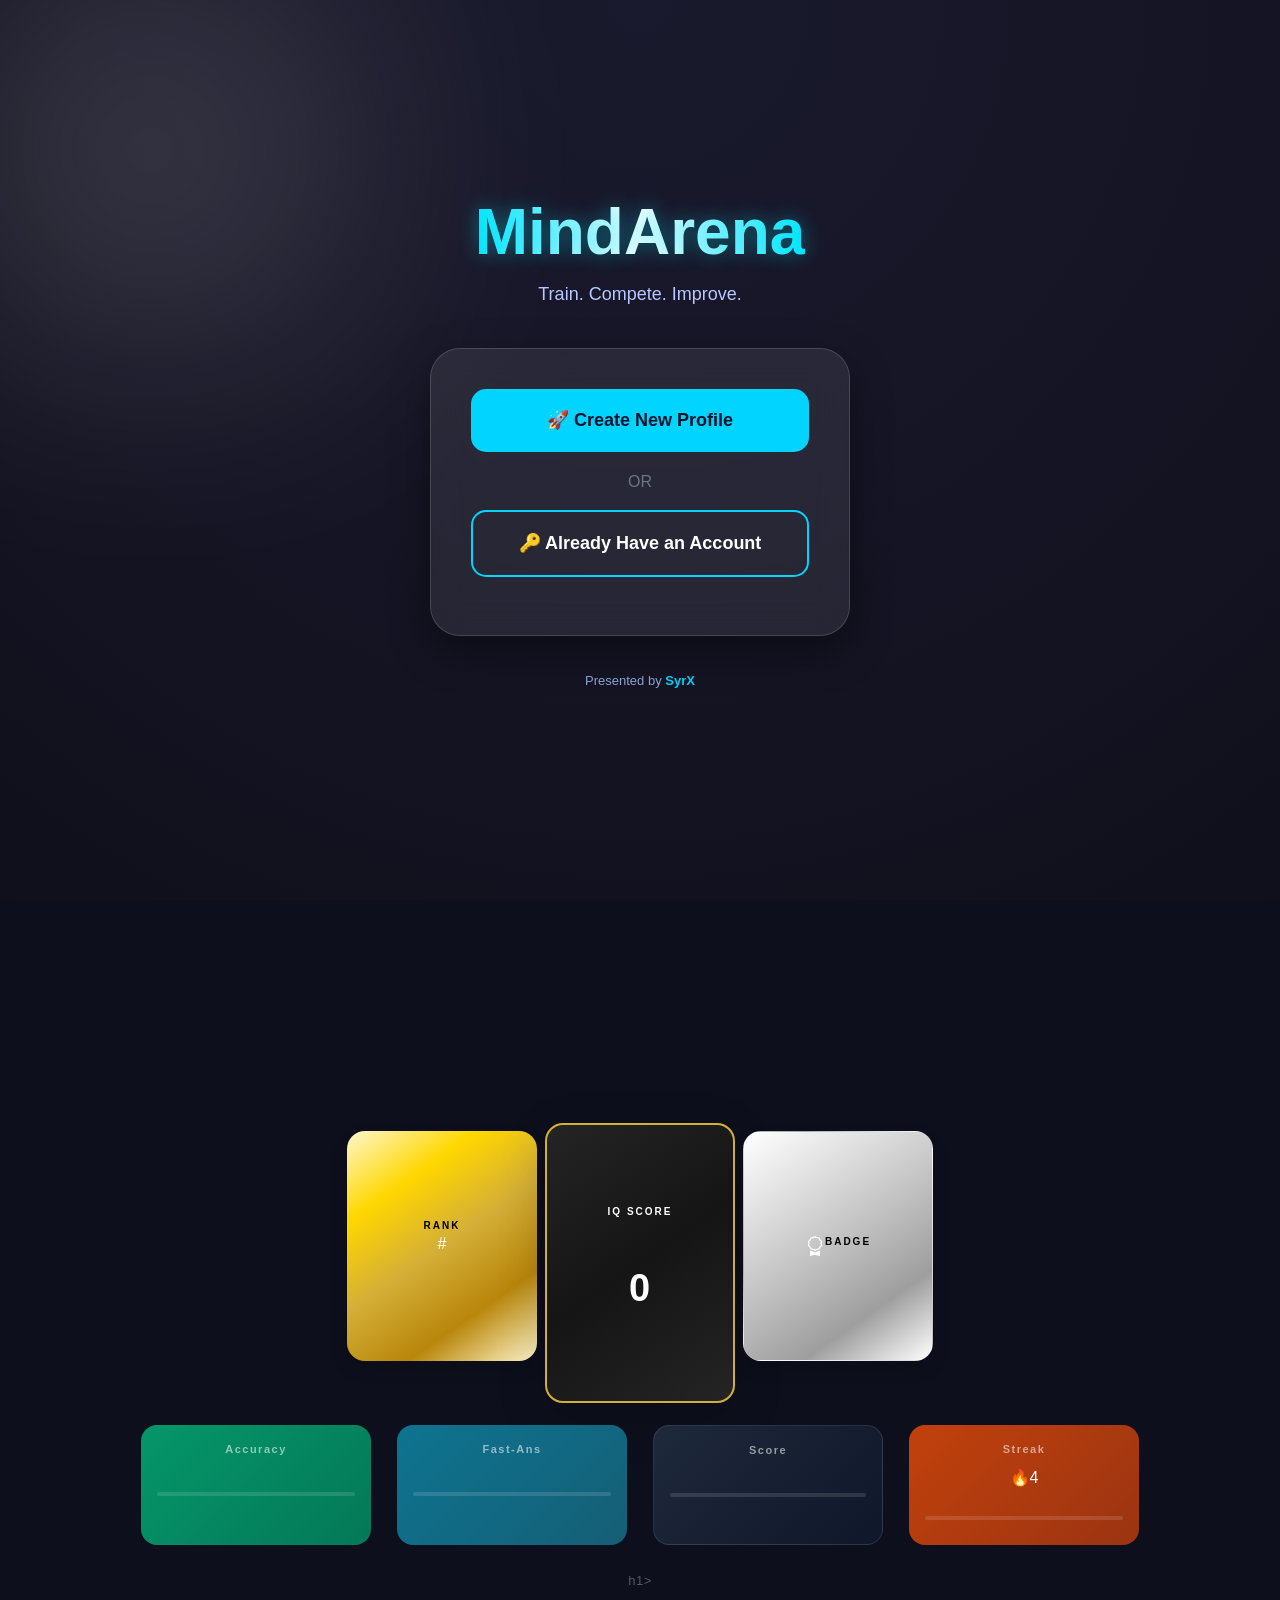
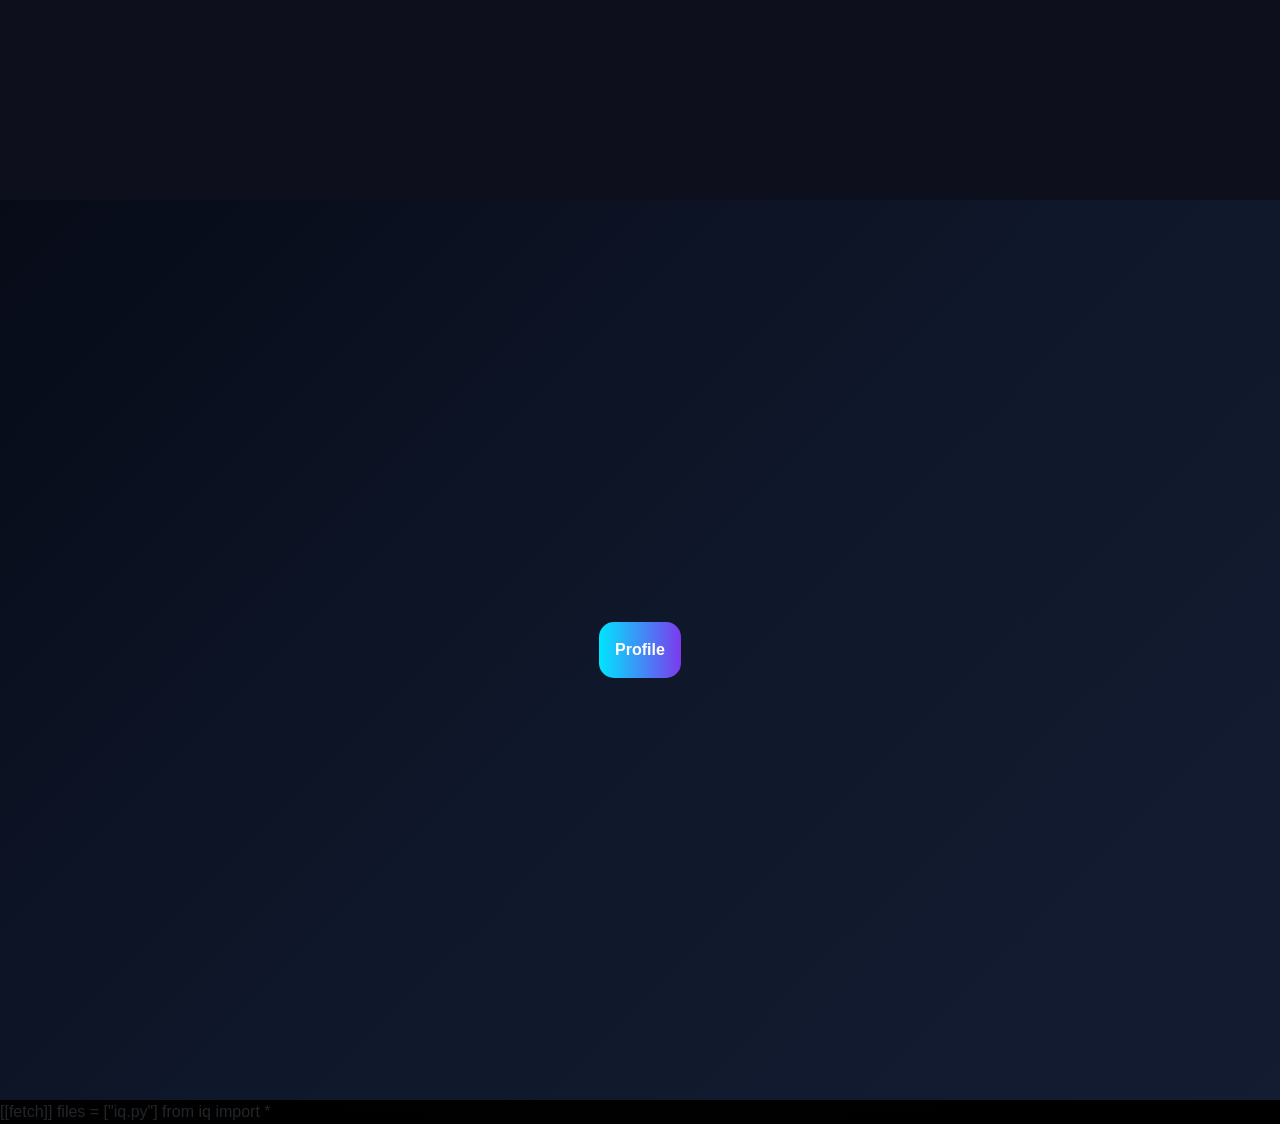
==== commit 71f556c4: "profile added" ====
--- a/iq.html
+++ b/iq.html
@@ -278,61 +278,48 @@
 
     </div>
     <div id="section_profile" class="profile-page">
-
-    <div class="profile-card col-12 col-md-12 col-lg-12 col-xl-12 m-4">
-
-        <div class="profile-header">
-            <button id="back-to-main" class="back-button">← Back</button>
-
-            <div class="avatar">
-                🧠
-            </div>
-
-            <h1 id="profile-name"></h1>
-            <p id="profile-age"></p>
-
-            <p class="rank">
-                🏆 Elite Thinker
-            </p>
-
-            <div class="iq-box">
-                IQ SCORE
-                <h2 id="iq_score"></h2>
-            </div>
-
-        </div>
-
-        <div class="stats-grid">
-
-            <div class="stat-box">
-                <h3 id="games-played"></h3>
-                <p>Games</p>
-            </div>
-
-            <div class="stat-box">
-                <h3 id="accuracy"></h3>
-                <p>Accuracy</p>
-            </div>
-
-            <div class="stat-box">
-                <h3 id="fast-answers"></h3>
-                <p>Fast</p>
-            </div>
-
-            <div class="stat-box">
-                <h3 id="streak"></h3>
-                <p>Streak</p>
-            </div>
-
-        </div>
-        <div class="badge-section">
-            <h2>🏅 Achievements</h2>
-            <h2 class="badges">
-            </h2>
-
-        </div>
-
-    </div>
+        <a href="#profile" class="profile-btn">Profile</a>
+        <a href="#" class="overlay" id="profile"></a>
+
+        <div class="profile-panel">
+            <div class="profile-icon">
+            <svg xmlns="http://www.w3.org/2000/svg" width="60" height="60" fill="currentColor" class="bi bi-person-circle" viewBox="0 0 16 16">
+                <path d="M11 6a3 3 0 1 1-6 0 3 3 0 0 1 6 0"/>
+                <path fill-rule="evenodd" d="M0 8a8 8 0 1 1 16 0A8 8 0 0 1 0 8m8-7a7 7 0 0 0-5.468 11.37C3.242 11.226 4.805 10 8 10s4.757 1.225 5.468 2.37A7 7 0 0 0 8 1"/>
+            </svg>
+            </div>    
+            <h1 style="font-family:'Times New Roman', Times, serif" id="profile-name">..</h1>
+            <div class="profile-container mt-4">
+                <div class="profile-card">
+                    <h1 style="font-size:16px;">Age</h1>
+                    <p id="profile-age"></p>
+                </div>
+                <div class="profile-card">
+                    <h1 style="font-size:16px;">Rank</h1>
+                    <p></p>
+                </div>
+                <div class="profile-card">
+                    <h1 style="font-size:16px;">Badge</h1>
+                    <p></p>
+                </div>
+                <div class="profile-card">
+                    <h1 style="font-size:16px;">Score</h1>
+                    <p></p>
+                </div>
+                <div class="profile-card">
+                    <h1 style="font-size:16px;">Games Played</h1>
+                    <p></p>
+                </div>
+                <div class="profile-card">
+                    <h1 style="font-size:16px;">Correct Answers</h1>
+                    <p></p>
+                </div>
+            </div>
+        </div>
+
+    
+
+
 
 </div>
 
--- a/iq.css
+++ b/iq.css
@@ -1457,3 +1457,90 @@
   .pattern-grid td { width: 70px; height: 70px; font-size: 24px; }
   .opt, .opt_2    { font-size: 17px; padding: 14px 16px; }
 }
+/*profile--------------*/
+.overlay{
+    position:fixed;
+    inset:0;
+    background:rgba(15, 15, 15, 0.5);
+    opacity:0;
+    visibility:hidden;
+    transition:0.3s;
+    z-index:998;
+}
+
+/* Profile Panel */
+.profile-panel{
+    position:fixed;
+    top:0;
+    display:flex;
+    flex-direction: column;
+    align-items: center;
+    right:-350px;
+    width:320px;
+    height:100vh;
+    background:#080808;
+    border-radius:10px;
+    color:white;
+    padding:25px;
+    box-sizing:border-box;
+    transition:0.4s ease;
+    z-index:999;
+}
+
+/* Open State */
+#profile:target{
+    opacity:1;
+    visibility:visible;
+}
+
+#profile:target + .profile-panel{
+    right:0;
+}
+.profile-icon{
+    width:60px;
+    height:60px;
+    border-radius:50%;
+    display:flex;
+    align-items:center;
+    justify-content:center;
+    border:2px solid #00ffff;
+    box-shadow:0 0 10px #00ffff;
+    color:white;
+    font-size:24px;
+    cursor:pointer;
+    margin:10px;
+}
+.profile-card{
+    height:105px;
+    width:130px;
+    background: #111111;
+    backdrop-filter: blur(10px);
+    border: 1px solid #D4AF37;
+    box-shadow: 0 0 15px rgba(212,175,55,0.25);
+    color:#D4AF37;
+    border-radius:12px;
+    padding:5px;
+    display:flex;
+    justify-content: center;
+    align-items: center;
+    animation:float 4s ease infinite;
+}
+@keyframes float{
+    0%,100%{
+        transform:translate3d(0,0,0);
+    }
+    25%{
+        transform:translate3d(-4px,-4px-1px);
+    }
+    50%{
+        transform:translate3d(4px,-4px,4px);
+    }
+    75%{
+        transform:translate3d(4px,4px,1px);
+    }
+}
+.profile-container{
+    display:grid;
+    grid-template-columns:repeat(2,1fr);
+    gap:12px;
+}
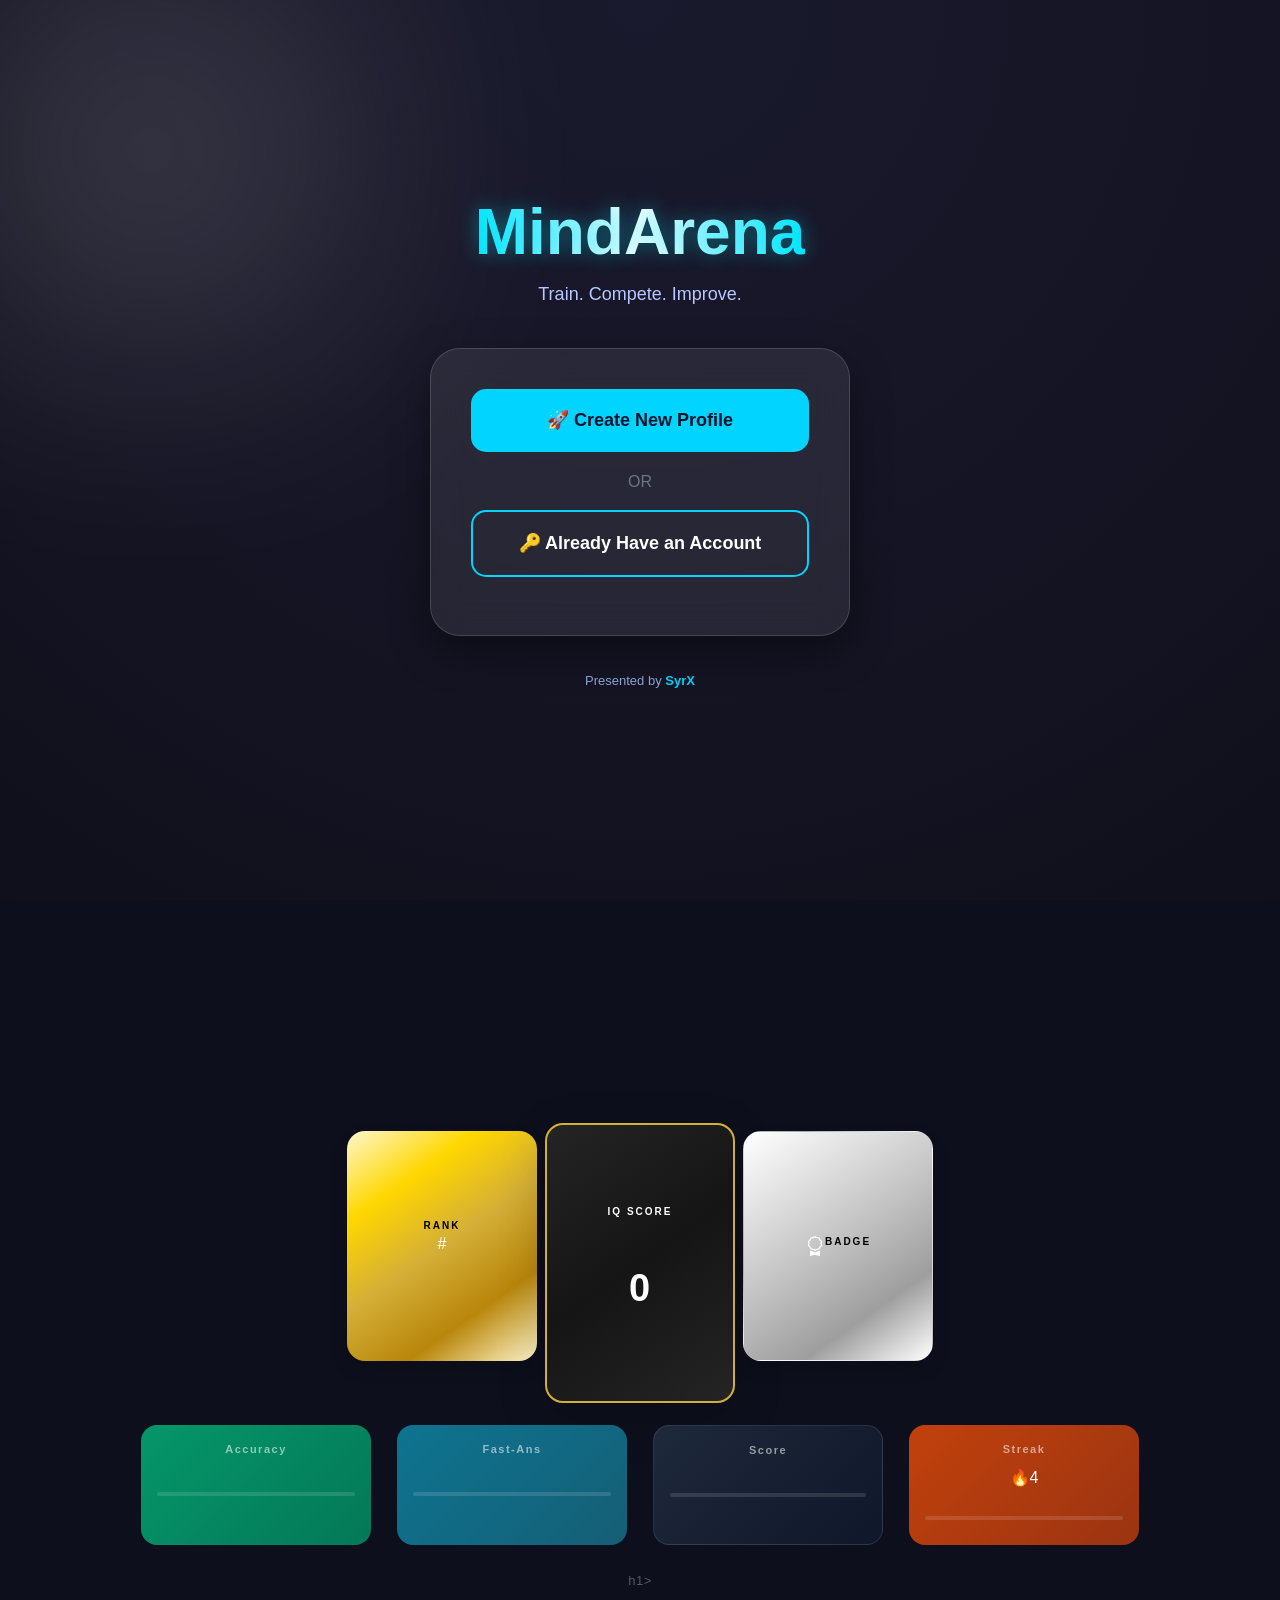
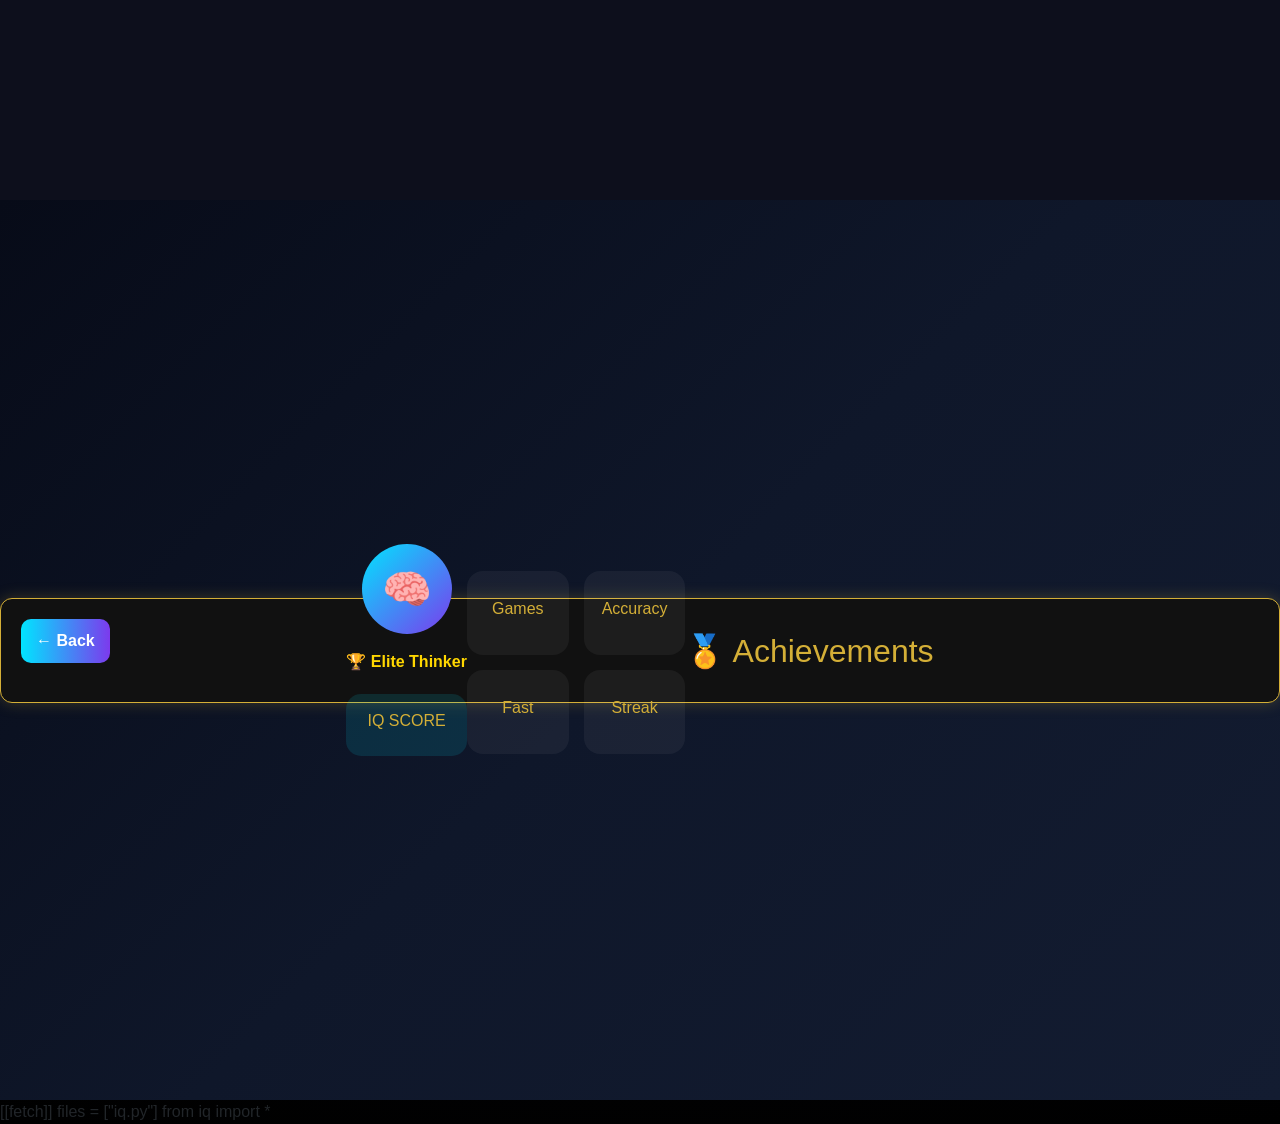
==== commit bea9fe8c: "My latest changes" ====
--- a/iq.html
+++ b/iq.html
@@ -244,9 +244,9 @@
                     d="M9.669.864 8 0 6.331.864l-1.858.282-.842 1.68-1.337 1.32L2.6 6l-.306 1.854 1.337 1.32.842 1.68 1.858.282L8 12l1.669-.864 1.858-.282.842-1.68 1.337-1.32L13.4 6l.306-1.854-1.337-1.32-.842-1.68zm1.196 1.193.684 1.365 1.086 1.072L12.387 6l.248 1.506-1.086 1.072-.684 1.365-1.51.229L8 10.874l-1.355-.702-1.51-.229-.684-1.365-1.086-1.072L3.614 6l-.25-1.506 1.087-1.072.684-1.365 1.51-.229L8 1.126l1.356.702z" />
                 <path d="M4 11.794V16l4-1 4 1v-4.206l-2.018.306L8 13.126 6.018 12.1z" />
                 </svg>
-               <h1  class="text-center" style="font-size:32px;"></h1>
                <h1 class="text-center mb-2 score-badge">BADGE</h1>
-               <p></p>
+               <br>
+               <p id="badge_scoreboard" class="text-center"></p>
            </div>
         </div>
         <div class="card-box1">
@@ -278,48 +278,61 @@
 
     </div>
     <div id="section_profile" class="profile-page">
-        <a href="#profile" class="profile-btn">Profile</a>
-        <a href="#" class="overlay" id="profile"></a>
-
-        <div class="profile-panel">
-            <div class="profile-icon">
-            <svg xmlns="http://www.w3.org/2000/svg" width="60" height="60" fill="currentColor" class="bi bi-person-circle" viewBox="0 0 16 16">
-                <path d="M11 6a3 3 0 1 1-6 0 3 3 0 0 1 6 0"/>
-                <path fill-rule="evenodd" d="M0 8a8 8 0 1 1 16 0A8 8 0 0 1 0 8m8-7a7 7 0 0 0-5.468 11.37C3.242 11.226 4.805 10 8 10s4.757 1.225 5.468 2.37A7 7 0 0 0 8 1"/>
-            </svg>
-            </div>    
-            <h1 style="font-family:'Times New Roman', Times, serif" id="profile-name">..</h1>
-            <div class="profile-container mt-4">
-                <div class="profile-card">
-                    <h1 style="font-size:16px;">Age</h1>
-                    <p id="profile-age"></p>
-                </div>
-                <div class="profile-card">
-                    <h1 style="font-size:16px;">Rank</h1>
-                    <p></p>
-                </div>
-                <div class="profile-card">
-                    <h1 style="font-size:16px;">Badge</h1>
-                    <p></p>
-                </div>
-                <div class="profile-card">
-                    <h1 style="font-size:16px;">Score</h1>
-                    <p></p>
-                </div>
-                <div class="profile-card">
-                    <h1 style="font-size:16px;">Games Played</h1>
-                    <p></p>
-                </div>
-                <div class="profile-card">
-                    <h1 style="font-size:16px;">Correct Answers</h1>
-                    <p></p>
-                </div>
-            </div>
-        </div>
-
-    
-
-
+
+    <div class="profile-card col-12 col-md-12 col-lg-12 col-xl-12 m-4">
+
+        <div class="profile-header">
+            <button id="back-to-main" class="back-button">← Back</button>
+
+            <div class="avatar">
+                🧠
+            </div>
+
+            <h1 id="profile-name"></h1>
+            <p id="profile-age"></p>
+
+            <p class="rank">
+                🏆 Elite Thinker
+            </p>
+
+            <div class="iq-box">
+                IQ SCORE
+                <h2 id="iq_score"></h2>
+            </div>
+
+        </div>
+
+        <div class="stats-grid">
+
+            <div class="stat-box">
+                <h3 id="games-played"></h3>
+                <p>Games</p>
+            </div>
+
+            <div class="stat-box">
+                <h3 id="accuracy"></h3>
+                <p>Accuracy</p>
+            </div>
+
+            <div class="stat-box">
+                <h3 id="fast-answers"></h3>
+                <p>Fast</p>
+            </div>
+
+            <div class="stat-box">
+                <h3 id="streak"></h3>
+                <p>Streak</p>
+            </div>
+
+        </div>
+        <div class="badge-section">
+            <h2>🏅 Achievements</h2>
+            <h2 class="badges">
+            </h2>
+
+        </div>
+
+    </div>
 
 </div>
 
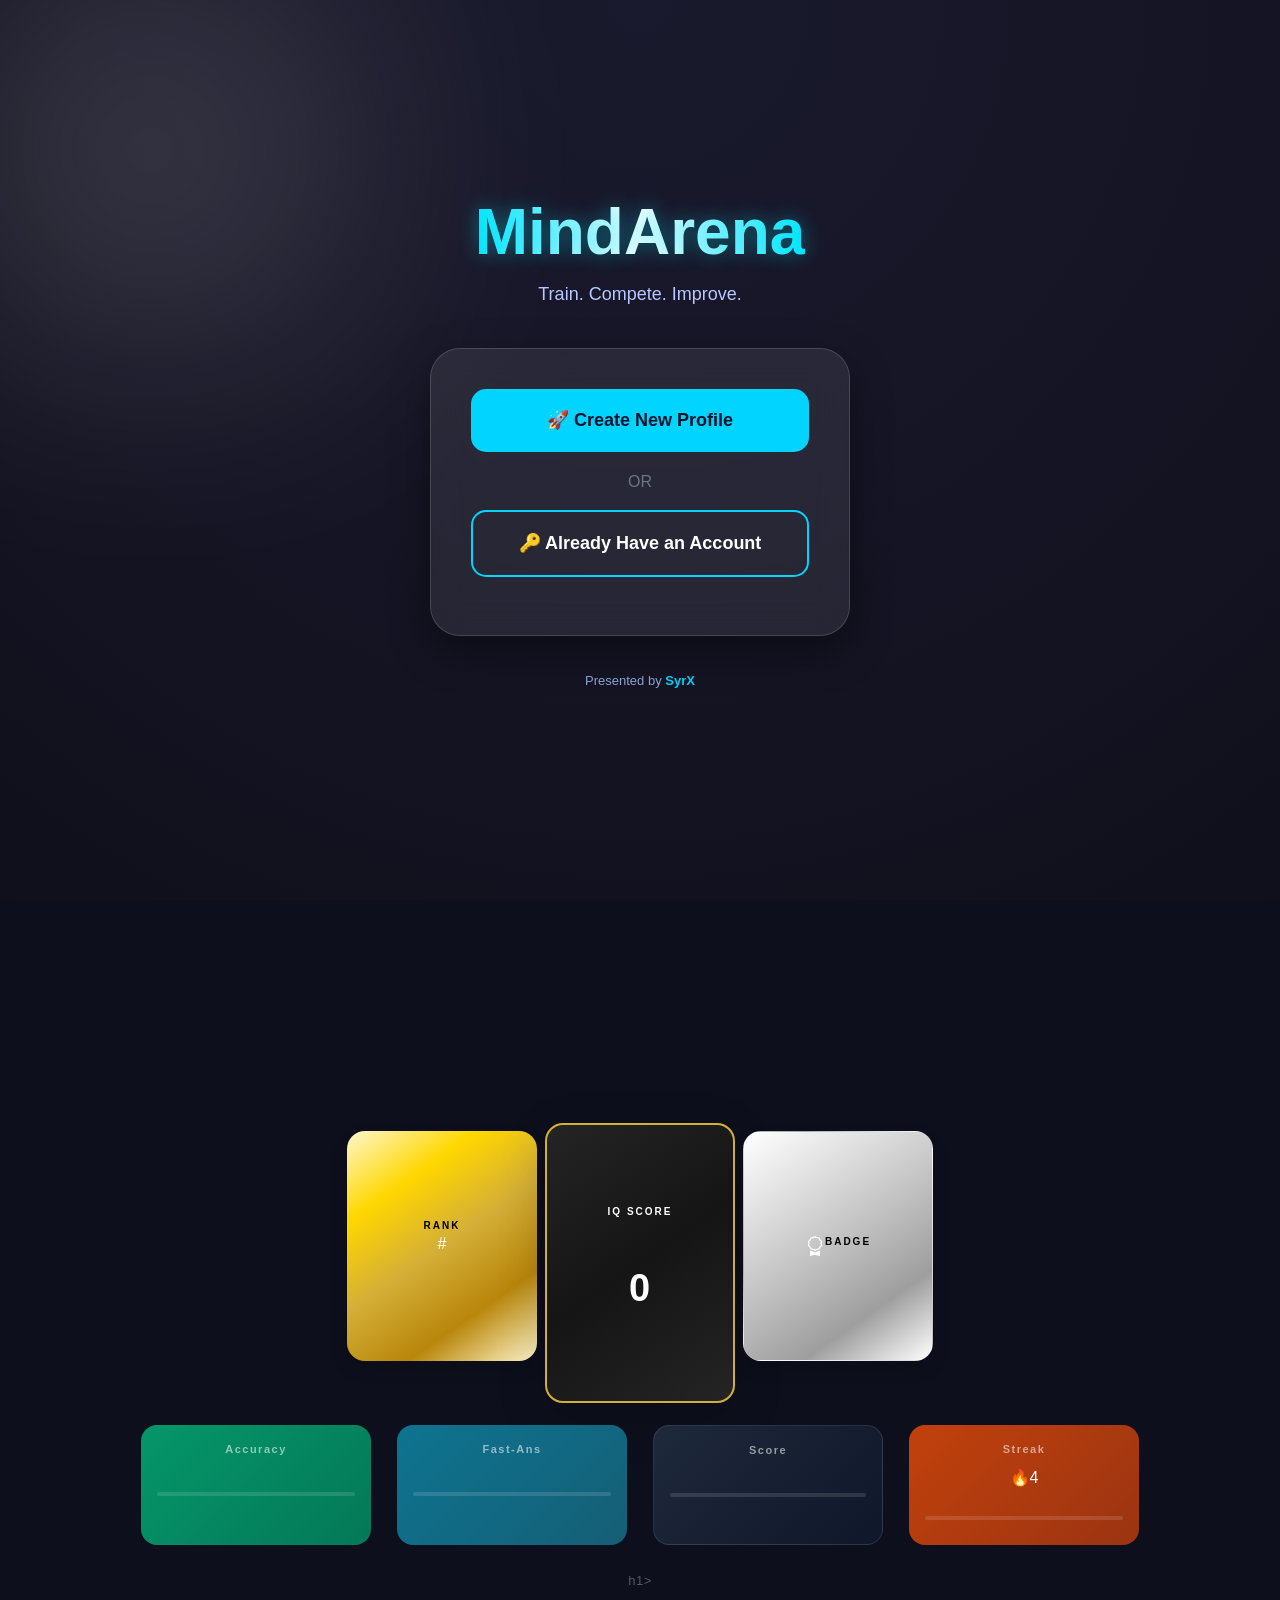
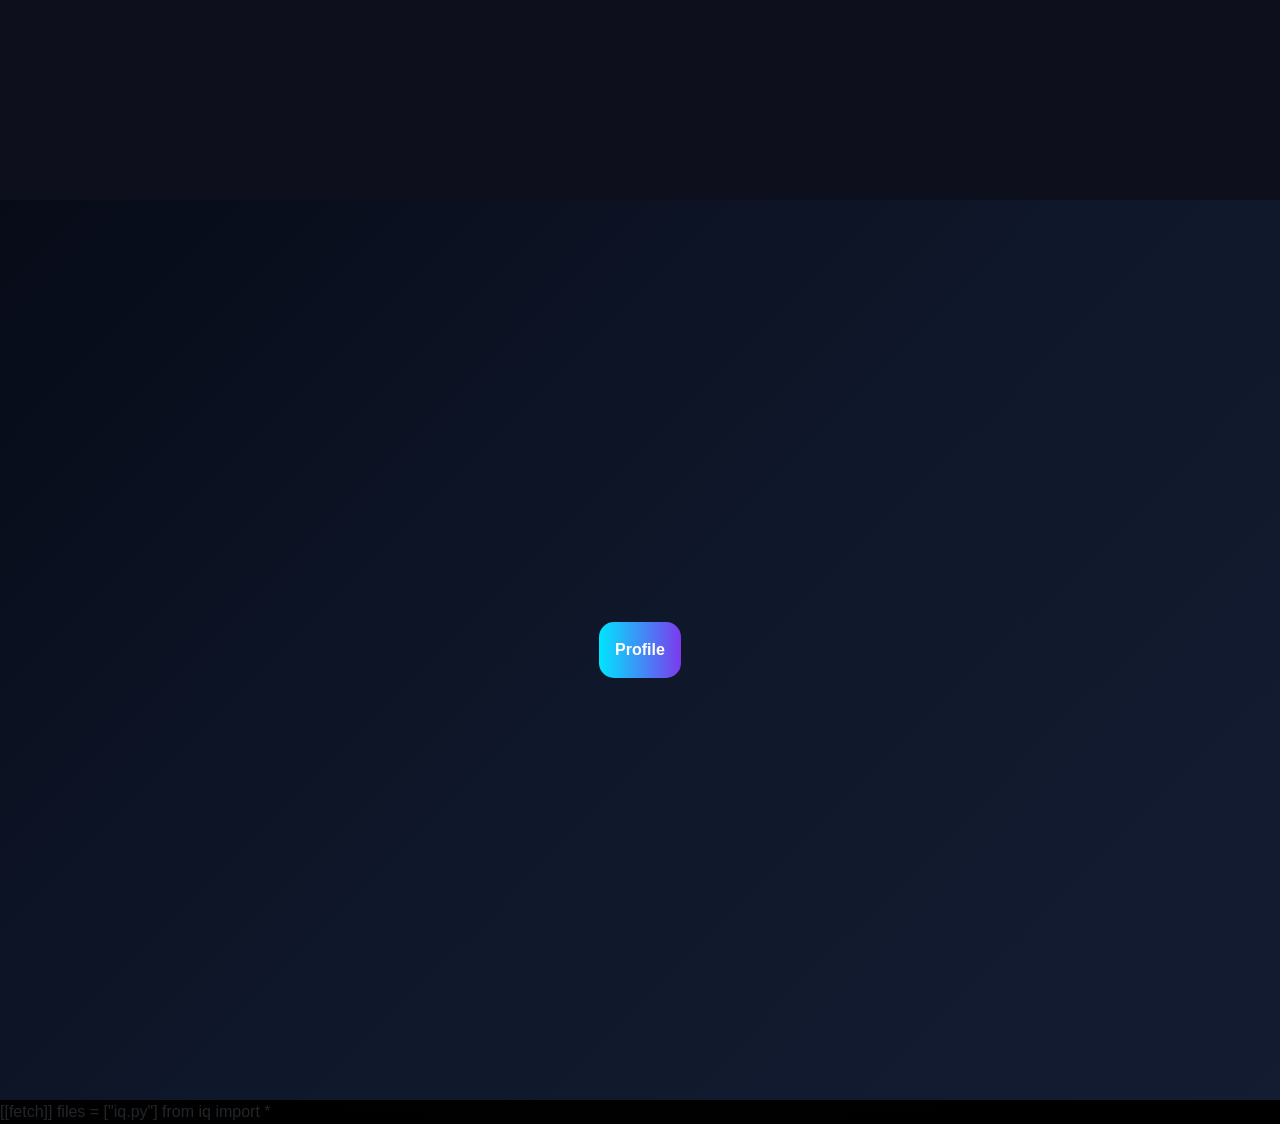
==== commit a8676675: "Merge branch 'main' of https://github.com/yashwanth450/Mindarena" ====
--- a/iq.html
+++ b/iq.html
@@ -278,61 +278,48 @@
 
     </div>
     <div id="section_profile" class="profile-page">
-
-    <div class="profile-card col-12 col-md-12 col-lg-12 col-xl-12 m-4">
-
-        <div class="profile-header">
-            <button id="back-to-main" class="back-button">← Back</button>
-
-            <div class="avatar">
-                🧠
-            </div>
-
-            <h1 id="profile-name"></h1>
-            <p id="profile-age"></p>
-
-            <p class="rank">
-                🏆 Elite Thinker
-            </p>
-
-            <div class="iq-box">
-                IQ SCORE
-                <h2 id="iq_score"></h2>
-            </div>
-
-        </div>
-
-        <div class="stats-grid">
-
-            <div class="stat-box">
-                <h3 id="games-played"></h3>
-                <p>Games</p>
-            </div>
-
-            <div class="stat-box">
-                <h3 id="accuracy"></h3>
-                <p>Accuracy</p>
-            </div>
-
-            <div class="stat-box">
-                <h3 id="fast-answers"></h3>
-                <p>Fast</p>
-            </div>
-
-            <div class="stat-box">
-                <h3 id="streak"></h3>
-                <p>Streak</p>
-            </div>
-
-        </div>
-        <div class="badge-section">
-            <h2>🏅 Achievements</h2>
-            <h2 class="badges">
-            </h2>
-
-        </div>
-
-    </div>
+        <a href="#profile" class="profile-btn">Profile</a>
+        <a href="#" class="overlay" id="profile"></a>
+
+        <div class="profile-panel">
+            <div class="profile-icon">
+            <svg xmlns="http://www.w3.org/2000/svg" width="60" height="60" fill="currentColor" class="bi bi-person-circle" viewBox="0 0 16 16">
+                <path d="M11 6a3 3 0 1 1-6 0 3 3 0 0 1 6 0"/>
+                <path fill-rule="evenodd" d="M0 8a8 8 0 1 1 16 0A8 8 0 0 1 0 8m8-7a7 7 0 0 0-5.468 11.37C3.242 11.226 4.805 10 8 10s4.757 1.225 5.468 2.37A7 7 0 0 0 8 1"/>
+            </svg>
+            </div>    
+            <h1 style="font-family:'Times New Roman', Times, serif" id="profile-name">..</h1>
+            <div class="profile-container mt-4">
+                <div class="profile-card">
+                    <h1 style="font-size:16px;">Age</h1>
+                    <p id="profile-age"></p>
+                </div>
+                <div class="profile-card">
+                    <h1 style="font-size:16px;">Rank</h1>
+                    <p></p>
+                </div>
+                <div class="profile-card">
+                    <h1 style="font-size:16px;">Badge</h1>
+                    <p></p>
+                </div>
+                <div class="profile-card">
+                    <h1 style="font-size:16px;">Score</h1>
+                    <p></p>
+                </div>
+                <div class="profile-card">
+                    <h1 style="font-size:16px;">Games Played</h1>
+                    <p></p>
+                </div>
+                <div class="profile-card">
+                    <h1 style="font-size:16px;">Correct Answers</h1>
+                    <p></p>
+                </div>
+            </div>
+        </div>
+
+    
+
+
 
 </div>
 
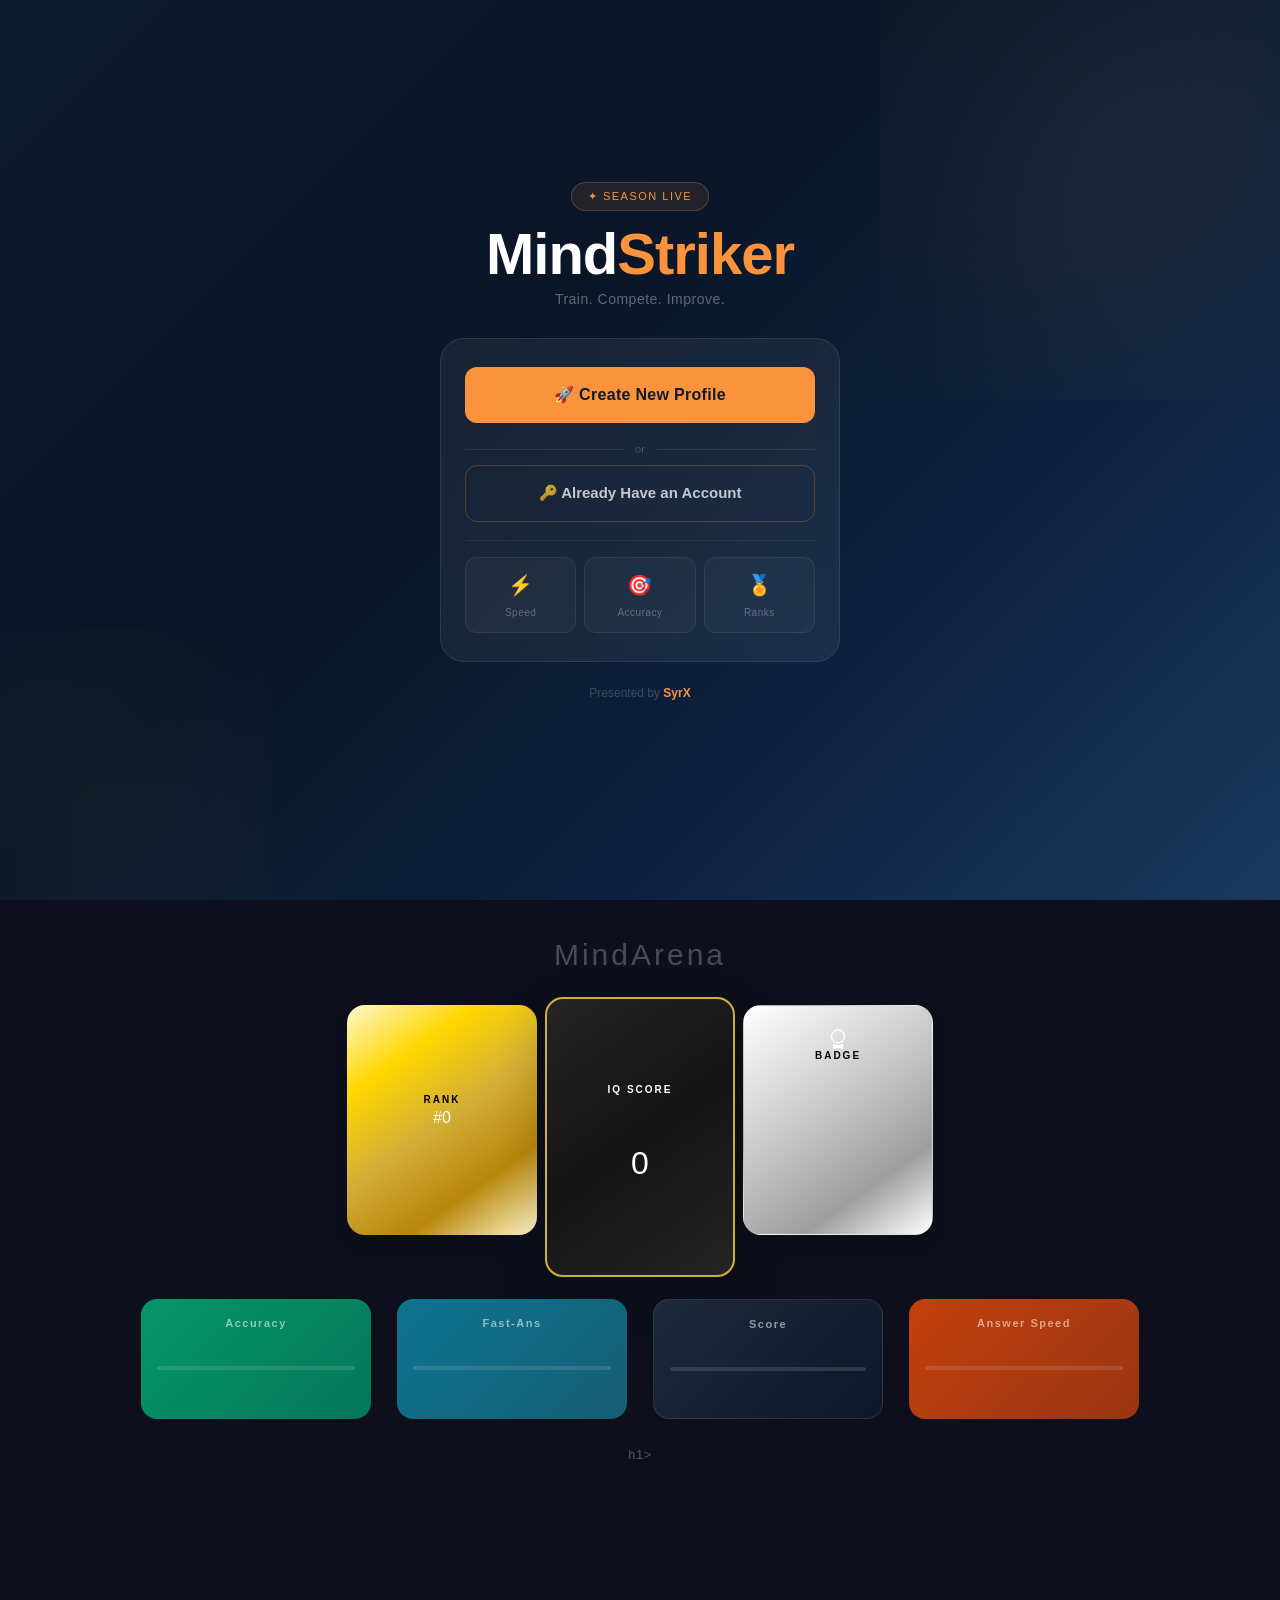
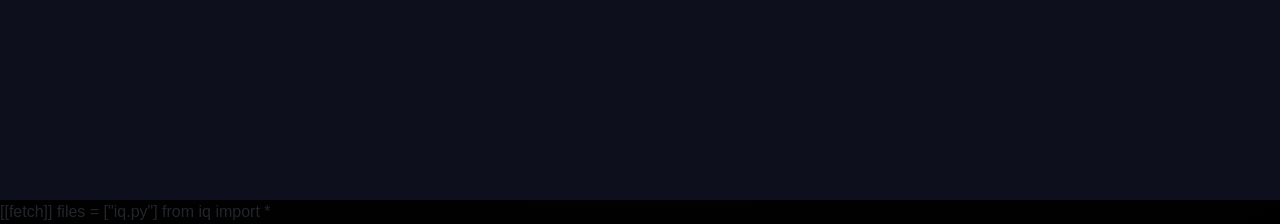
==== commit 69918469: "big changes" ====
--- a/iq.html
+++ b/iq.html
@@ -2,7 +2,6 @@
 <html lang="en">
 
 <head>
-
     <meta charset="UTF-8">
     <meta name="viewport" content="width=device-width, initial-scale=1.0">
     <link rel="stylesheet" href="iq.css">
@@ -55,70 +54,97 @@
             </div>
         </div>
     </div>
-   <!-- MAIN PAGE -->
-<div id="sectionmain_page" class="sectionmain_page">
-    <div class="container_main d-flex flex-column align-items-center flex-wrap justify-content-center">
-        <h1 class="logo_main">MindArena</h1>
-        <p class="tagline_main">Train. Compete. Improve.</p>
-        <div class="card_main">
-            <button id="create_new_profile" class="btn_main create-btn">🚀 Create New Profile</button>
-            <p class="text-center" style="color:#6c757d;">OR</p>
-            <button id="login_button" class="btn_main login-btn">🔑 Already Have an Account</button>
-        </div>
-        <p class="footer">Presented by <span>SyrX</span></p>
-    </div>
-</div>
-<div id="section_new_profile" class="col-12 p-0" style="display:none;">
-    <div class="background-login d-flex flex-column align-items-center justify-content-center">
-        <div class="login-card">
-            <h1 class="main-heading">Create New Profile</h1>
-            <p class="para text-center">Please fill in the details below:</p>
-            <label class="para">Name:</label>
-            <input type="text" id="reg-name" placeholder="Enter your name"/>
-            <label class="para">Age:</label>
-            <input type="text" id="reg-age" placeholder="Age (in years)"/>
-            <label class="para">Password:</label>
-            <input type="password" id="reg-password" placeholder="Min 6 characters"/>
-            <p id="reg-error" style="color:#ff4444; font-size:13px; text-align:center;"></p>
-            <button type="button" id="btn-register" class="card-button">Create Account →</button>
-            <p class="ad text-center">Presented by SyrX</p>
-        </div>
-    </div>
-</div>
-<div id="section_login" class="col-12 p-0" style="display:none;">
-    <div class="background-login d-flex flex-column align-items-center justify-content-center">
-        <div class="login-card">
-            <h1 class="main-heading">Login</h1>
-            <p class="para text-center">Please enter your details:</p>
-            <label class="para">Name:</label>
-            <input type="text" id="login-name" placeholder="Enter your name"/>
-            <label class="para">Password:</label>
-            <input type="password" id="login-password" placeholder="Enter your password"/>
-            <p id="login-error" style="color:#ff4444; font-size:16px; text-align:center;"></p>
-            <button type="button" id="btn-login" class="card-button">Login →</button>
-            <p class="ad text-center">Presented by SyrX</p>
-        </div>
-    </div>
-</div>
+    <!-- MAIN PAGE -->
+    <div id="sectionmain_page" class="sectionmain_page">
+        <div class="container_main d-flex flex-column align-items-center justify-content-center">
+
+            <div class="amber-badge">✦ Season Live</div>
+            <h1 class="amber-logo">Mind<span>Striker</span></h1>
+            <p class="amber-tag">Train. Compete. Improve.</p>
+
+            <div class="amber-card">
+                <button id="create_new_profile" class="amber-btn1">🚀 Create New Profile</button>
+                <div class="amber-sep">
+                    <div class="amber-sl"></div>
+                    <span class="amber-so">or</span>
+                    <div class="amber-sl"></div>
+                </div>
+                <button id="login_button" class="amber-btn2">🔑 Already Have an Account</button>
+
+                <div class="amber-feats">
+                    <div class="amber-feat">
+                        <div class="amber-fi">⚡</div>
+                        <div class="amber-fl">Speed</div>
+                    </div>
+                    <div class="amber-feat">
+                        <div class="amber-fi">🎯</div>
+                        <div class="amber-fl">Accuracy</div>
+                    </div>
+                    <div class="amber-feat">
+                        <div class="amber-fi">🏅</div>
+                        <div class="amber-fl">Ranks</div>
+                    </div>
+                </div>
+            </div>
+
+            <p class="amber-foot">Presented by <span>SyrX</span></p>
+
+        </div>
+    </div>
+
+
+    <div id="section_new_profile" class="col-12 p-0" style="display:none;">
+        <div class="background-login d-flex flex-column align-items-center justify-content-center">
+            <div class="login-card">
+                <h1 class="main-heading">Create New Profile</h1>
+                <p class="para text-center">Please fill in the details below:</p>
+                <label class="para">Name:</label>
+                <input type="text" id="reg-name" placeholder="Enter your name" />
+                <label class="para">Age:</label>
+                <input type="text" id="reg-age" placeholder="Age (in years)" />
+                <label class="para">Password:</label>
+                <input type="password" id="reg-password" placeholder="Min 6 characters" />
+                <p id="reg-error" style="color:#ff4444; font-size:13px; text-align:center;"></p>
+                <button type="button" id="btn-register" class="card-button">Create Account →</button>
+                <p class="ad text-center">Presented by SyrX</p>
+            </div>
+        </div>
+    </div>
+    <div id="section_login" class="col-12 p-0" style="display:none;">
+        <div class="background-login d-flex flex-column align-items-center justify-content-center">
+            <div class="login-card">
+                <h1 class="main-heading">Login</h1>
+                <p class="para text-center">Please enter your details:</p>
+                <label class="para">Name:</label>
+                <input type="text" id="login-name" placeholder="Enter your name" />
+                <label class="para">Password:</label>
+                <input type="password" id="login-password" placeholder="Enter your password" />
+                <p id="login-error" style="color:#ff4444; font-size:16px; text-align:center;"></p>
+                <button type="button" id="btn-login" class="card-button">Login →</button>
+                <p class="ad text-center">Presented by SyrX</p>
+            </div>
+        </div>
+    </div>
     <div id="sectiontest" class="col-12 col-xl-12 p-0" style="display:none;">
         <div class=" background ">
             <div class="d-flex flex-row justify-content-end align-items-end flex-wrap  p-4">
                 <ul class="nav   justify-content-end">
                     <li class="nav-item">
-                        <a class="nav-link active " style="color:white;" aria-current="page" id="profile_status" href="#">Profile</a>
+                        <a class="nav-link" style="color:white;" id="openBtn" href="#">Profile</a>
                     </li>
                     <li class="nav-item">
                         <a class="nav-link" style="color:white;" id="leaderboard_status" href="#">Leaderboard</a>
                     </li>
                     <li class="nav-item">
-                        <a class="nav-link" href="#">Contact</a>
+                        <a class="nav-link" id="contact_link" href="#">Contact</a>
                     </li>
 
                 </ul>
             </div>
             <div class="d-flex flex-column justify-content-center flex-item-center flex-wrap">
 
-                <p class="tag text-center mt-5 ">Complete this <span class="tag-highlighter">3 games</span> to unlock your IQ
+                <p class="tag text-center mt-5 ">Complete this <span class="tag-highlighter">3 games</span> to unlock
+                    your IQ
                     score.
                 </p>
                 <div class="d-flex flex-row justify-content-center align-items-center flex-wrap p-4">
@@ -166,6 +192,22 @@
 
 
     </div>
+    <div class="modal" id="modal">
+        <div class="modal-card">
+            <h1>👋 Hello Genius</h1>
+            <h3 class="rules-title">Game Rules</h3>
+
+            <p>➤ You can start with <b>any game</b> you like.</p>
+            <p class="important">➤ Each question has a <b>15-second timer</b>. Answer before time runs out.</p>
+            <p>➤ Complete <b>3 games</b> to unlock your IQ Score.</p>
+            <p class="important">➤ Don't refresh — it will <b>reset your session</b>.</p>
+            <p>➤ Check the <b>Leaderboard</b> to compare with other players.</p>
+
+            <div class="btn-group-modal">
+                <button class="close-btn-modal" id="closeModal">Let's Go 🚀</button>
+            </div>
+        </div>
+    </div>
 
 
     <div id="sectionReasoning" class="col-12 p-0" style="display:none;">
@@ -176,7 +218,7 @@
                     <p id="exit" class="exit mb-0">EXIT</p>
                     <p id="question-number" class="question-number mb-0 mx-auto"></p>
                     <p id="score-card" class="scoreboard mb-0">SCORE: 0</p>
-                    <h3 id="timer" class="timer mb-0 ml-3">15</h3>
+                    <h3 id="timer" class="timer mb-0 ml-3">Time:15</h3>
                 </div>
                 <div class="progress-bar-bg" id="progress-bar-bg">
                     <div class="progress-bar-fill" id="progress-bar"></div>
@@ -194,6 +236,7 @@
                 <h3 id="msg" class="msg"></h3>
                 <div class="d-flex flex-row justify-content-center">
                     <button class="nxt" id="next" style="display:none;">NEXT →</button>
+                    <button class="nxt" id="continue" style="display:none;">Continue →</button>
                 </div>
             </div>
         </div>
@@ -202,11 +245,15 @@
         <div class="back-reasoning d-flex flex-column justify-content-center align-items-center">
 
             <h1 class="head-reasoning">Missing Number</h1>
-            <div class="card-reasoning">
-                <div class="d-flex flex-row ">
-                    <p id="exit_2" class="exit">EXIT</p>
-                    <p id="score-card_2" class="scoreboard ">score:0</p>
-                    <h3 id="timer_2" class="timer ml-auto "></h3>
+            <div class="card-reasoning m-3">
+               <div class="d-flex flex-row align-items-center" style="margin-bottom:6px;">
+                    <p id="exit_2" class="exit mb-0">EXIT</p>
+                    <p id="question-number_2" class="question-number mb-0 mx-auto"></p>
+                    <p id="score-card_2" class="scoreboard mb-0">SCORE: 0</p>
+                    <h3 id="timer_2" class="timer mb-0 ml-3">Time:15</h3>
+                </div>
+                 <div class="progress-bar-bg" id="progress-bar-bg_2">
+                    <div class="progress-bar-fill" id="progress-bar_2"></div>
                 </div>
                 <h1 class="question" id="question_2"></h1>
                 <div id="options_2">
@@ -215,114 +262,180 @@
                     <button class="opt_2">3</button>
                     <button class="opt_2">4</button>
                 </div>
-                <h3 id="msg_2" class="msg"></h3>
-                <p id="brand_2" class="text-center"></p>
-                <p id="ad_2" class="text-center"></p>
+                 <h3 id="msg_2" class="msg"></h3>
                 <div class="d-flex flex-row justify-content-center">
-                    <button class="nxt" id="next_2" style="display: none;">NEXT</button>
-                </div>
-            </div>
-        </div>
-    </div>
+                    <button class="nxt" id="next_2" style="display:none;">NEXT →</button>
+                    <button class="nxt" id="continue_2" style="display:none;">Continue →</button>
+                </div>
+            </div>
+        </div>
+    </div>
+    
+    <div id="offcanvas" class="offcanvas">
+        <button id="closeBtn">&times;</button>
+        <div class="profile-icon">
+            <svg xmlns="http://www.w3.org/2000/svg" width="60" height="60" fill="currentColor"
+                class="bi bi-person-circle" viewBox="0 0 16 16">
+                <path d="M11 6a3 3 0 1 1-6 0 3 3 0 0 1 6 0" />
+                <path fill-rule="evenodd"
+                    d="M0 8a8 8 0 1 1 16 0A8 8 0 0 1 0 8m8-7a7 7 0 0 0-5.468 11.37C3.242 11.226 4.805 10 8 10s4.757 1.225 5.468 2.37A7 7 0 0 0 8 1" />
+            </svg>
+        </div>
+        <h1 style="font-family:'Times New Roman', Times, serif" id="profile-name">..</h1>
+        <div class="profile-container mt-4">
+            <div class="profile-card">
+                <h1 style="font-size:16px;">Age</h1>
+                <p id="profile-age"></p>
+            </div>
+            <div class="profile-card">
+                <h1 style="font-size:16px;">Rank</h1>
+                <p id="profile-rank" style="font-size:20px"></p>
+            </div>
+            <div class="profile-card">
+                <h1 style="font-size:16px;">Badge</h1>
+                <p id="profile-badge" style="font-size:16px"></p>
+            </div>
+            <div class="profile-card">
+                <h1 style="font-size:16px;"></h1>
+                <p id="profile-score"></p>
+            </div>
+            <div class="profile-card">
+                <h1 style="font-size:16px;">Games Played</h1>
+                <p id="games-played"></p>
+            </div>
+            <div class="profile-card">
+                <h1 style="font-size:16px;">Correct Answers</h1>
+                <p id="correct-answers"></p>
+            </div>
+            <div class="profile-card">
+                <h1 style="font-size:16px;">Accuray%</h1>
+                <p id="accuracy"></p>
+            </div>
+            <div class="profile-card">
+                <h1 style="font-size:16px;">XP Points</h1>
+                <p id="xp"></p>
+            </div>
+            <div class="profile-card-quote">
+                <h1 style="font-size:16px;"></h1>
+                <p id="profile-quote" class="text-center"></p>
+            </div>
+
+        </div>
+
+    </div>
+    <!-- LEADERBOARD OFFCANVAS -->
+    <div id="offcanvas-lb" class="offcanvas">
+        <button id="closeBtnLb">&times;</button>
+        <div style="text-align:center; padding: 10px 0 4px;">
+            <h2 style="font-family:'Times New Roman',serif; color:#e2b96f; margin:4px 0 2px; font-size:22px;">
+                Leaderboard</h2>
+            <p style="font-size:12px; color:#8899aa; margin:10px;">Top strikerS · All time</p>
+        </div>
+        <div id="lb-list">
+            <div style="text-align:center; padding:30px; color:#8899aa; font-size:14px;">Loading...</div>
+        </div>
+    </div>
+    <div id="overlay-lb" class="overlay-profile"></div>
     <div id="sectionscoreboard" class="col-12 bg-scorecard d-flex flex-column">
-        <p class="brand"></p>
-    
-        <div class="card-box2">
-           <div class="back-rank m-2 shadow">
-              <h1 class="text-center score-rank">RANK</h1>
-              <p id="result-rank" class="scoreboard_display">#</p>
-           </div>
-           <div class="back-iqscore shadow-lg">
-              <h1 class="text-white mt-3 score-score">IQ SCORE</h1>
-              <h2 id="score" class="text-white mt-5">0</h2>
-              <p  class="scoreboard_display"></p>
-           </div>
-           <div class="back-badge m-2 shadow d-flex flex-row">
-               <svg xmlns="http://www.w3.org/2000/svg" width="20" height="20" fill="currentColor" class="bi bi-award"
-                viewBox="0 0 16 16">
-                <path
-                    d="M9.669.864 8 0 6.331.864l-1.858.282-.842 1.68-1.337 1.32L2.6 6l-.306 1.854 1.337 1.32.842 1.68 1.858.282L8 12l1.669-.864 1.858-.282.842-1.68 1.337-1.32L13.4 6l.306-1.854-1.337-1.32-.842-1.68zm1.196 1.193.684 1.365 1.086 1.072L12.387 6l.248 1.506-1.086 1.072-.684 1.365-1.51.229L8 10.874l-1.355-.702-1.51-.229-.684-1.365-1.086-1.072L3.614 6l-.25-1.506 1.087-1.072.684-1.365 1.51-.229L8 1.126l1.356.702z" />
-                <path d="M4 11.794V16l4-1 4 1v-4.206l-2.018.306L8 13.126 6.018 12.1z" />
-                </svg>
-               <h1 class="text-center mb-2 score-badge">BADGE</h1>
-               <br>
-               <p id="badge_scoreboard" class="text-center"></p>
-           </div>
-        </div>
-        <div class="card-box1">
-            <div class="back-accuracy m-2">
-                <h1 style=" font-size:26px;" class="colour-palate">Accuracy</h1>
-                <p class="content-palate" id="accuracy_scoreboard"></p>
-                 <div class="sb-bar-bg"><div class="sb-bar-fill" id="accuracy-bar" style="--bar-w:0%"></div></div>
-            </div>
-            <div class="fast-ans m-2">
-                <h1 style=" font-size:26px;" class="colour-palate">Fast-Ans</h1>
-                <p class="content-palate" id="fastanswers_scoreboard"></p>
-                <div class="sb-bar-bg"><div class="sb-bar-fill" id="fast-bar" style="--bar-w:0%"></div></div>
-            </div>
-            <div class="back-score m-2">
-                <h1 style=" font-size:26px;" class="colour-palate">Score</h1>
-                <p id="scoreboard_display" class="scoreboard_display content-palate"></p>
-                <div class="sb-bar-bg"><div class="sb-bar-fill" id="score-bar" style="--bar-w:0%"></div></div>
-            </div>
-            <div class="back-streak m-2">
-                <h1 style=" font-size:26px;" class="colour-palate">Streak</h1>
-                <p id="streak_score" class="scoreboard_display content-palate">🔥4</p>
-                <div class="sb-bar-bg"><div class="sb-bar-fill" id="streak-bar" style="--bar-w:0%"></div></div>
-            </div>
-        </div>
-        <h1 class="compliment" id="compliment">h1>
-    </div> 
-
-
-
-    </div>
-    <div id="section_profile" class="profile-page">
-        <a href="#profile" class="profile-btn">Profile</a>
-        <a href="#" class="overlay" id="profile"></a>
-
-        <div class="profile-panel">
-            <div class="profile-icon">
-            <svg xmlns="http://www.w3.org/2000/svg" width="60" height="60" fill="currentColor" class="bi bi-person-circle" viewBox="0 0 16 16">
-                <path d="M11 6a3 3 0 1 1-6 0 3 3 0 0 1 6 0"/>
-                <path fill-rule="evenodd" d="M0 8a8 8 0 1 1 16 0A8 8 0 0 1 0 8m8-7a7 7 0 0 0-5.468 11.37C3.242 11.226 4.805 10 8 10s4.757 1.225 5.468 2.37A7 7 0 0 0 8 1"/>
-            </svg>
-            </div>    
-            <h1 style="font-family:'Times New Roman', Times, serif" id="profile-name">..</h1>
-            <div class="profile-container mt-4">
-                <div class="profile-card">
-                    <h1 style="font-size:16px;">Age</h1>
-                    <p id="profile-age"></p>
-                </div>
-                <div class="profile-card">
-                    <h1 style="font-size:16px;">Rank</h1>
-                    <p></p>
-                </div>
-                <div class="profile-card">
-                    <h1 style="font-size:16px;">Badge</h1>
-                    <p></p>
-                </div>
-                <div class="profile-card">
-                    <h1 style="font-size:16px;">Score</h1>
-                    <p></p>
-                </div>
-                <div class="profile-card">
-                    <h1 style="font-size:16px;">Games Played</h1>
-                    <p></p>
-                </div>
-                <div class="profile-card">
-                    <h1 style="font-size:16px;">Correct Answers</h1>
-                    <p></p>
-                </div>
-            </div>
-        </div>
-
-    
-
-
-
+        <p class="brand">MindArena</p>
+        <div class="d-flex flex-column justify-content-center align-items-center ">
+
+            <div class="card-box2">
+                <div class="back-rank m-2 shadow">
+                    <h1 class="text-cesnter score-rank">RANK</h1>
+                    <p id="result-rank" class="scoreboard_display">#0</p>
+                </div>
+                <div class="back-iqscore shadow-lg">
+                    <h1 class="text-white mt-3 score-score">IQ SCORE</h1>
+                    <h2 id="instant_iq_score" class="text-white mt-5">0</h2>
+                    <p class="scoreboard_display"></p>
+                </div>
+                <div class="back-badge m-2 shadow ">
+                    <svg xmlns="http://www.w3.org/2000/svg" width="20" height="20" fill="currentColor"
+                        class="bi bi-award" viewBox="0 0 16 16">
+                        <path
+                            d="M9.669.864 8 0 6.331.864l-1.858.282-.842 1.68-1.337 1.32L2.6 6l-.306 1.854 1.337 1.32.842 1.68 1.858.282L8 12l1.669-.864 1.858-.282.842-1.68 1.337-1.32L13.4 6l.306-1.854-1.337-1.32-.842-1.68zm1.196 1.193.684 1.365 1.086 1.072L12.387 6l.248 1.506-1.086 1.072-.684 1.365-1.51.229L8 10.874l-1.355-.702-1.51-.229-.684-1.365-1.086-1.072L3.614 6l-.25-1.506 1.087-1.072.684-1.365 1.51-.229L8 1.126l1.356.702z" />
+                        <path d="M4 11.794V16l4-1 4 1v-4.206l-2.018.306L8 13.126 6.018 12.1z" />
+                    </svg>
+                    <h1 class="text-center mb-2 score-badge">BADGE</h1>
+                    <br>
+                    <p id="badge_scoreboard" class="badge-name"></p>
+                </div>
+            </div>
+            <div class="card-box1">
+                <div class="back-accuracy m-2">
+                    <h1 style=" font-size:26px;" class="colour-palate">Accuracy</h1>
+                    <p class="content-palate" id="accuracy_scoreboard"></p>
+                    <div class="sb-bar-bg">
+                        <div class="sb-bar-fill" id="accuracy-bar" style="--bar-w:0%"></div>
+                    </div>
+                </div>
+                <div class="fast-ans m-2">
+                    <h1 style=" font-size:26px;" class="colour-palate">Fast-Ans</h1>
+                    <p class="content-palate" id="fastanswers_scoreboard"></p>
+                    <div class="sb-bar-bg">
+                        <div class="sb-bar-fill" id="fast-bar" style="--bar-w:0%"></div>
+                    </div>
+                </div>
+                <div class="back-score m-2">
+                    <h1 style=" font-size:26px;" class="colour-palate">Score</h1>
+                    <p id="scoreboard_display" class="scoreboard_display content-palate"></p>
+                    <div class="sb-bar-bg">
+                        <div class="sb-bar-fill" id="score-bar" style="--bar-w:0%"></div>
+                    </div>
+                </div>
+                <div class="back-streak m-2">
+                    <h1 style=" font-size:26px;" class="colour-palate">Answer Speed</h1>
+                    <p id="answer_speed" class="scoreboard_display content-palate"></p>
+                    <div class="sb-bar-bg">
+                        <div class="sb-bar-fill" id="speed-bar" style="--bar-w:0%"></div>
+                    </div>
+                </div>
+            </div>
+            <h1 class="compliment" id="compliment">h1>
+        </div>
+    </div>
+    <!-- CONTACT OFFCANVAS -->
+<div id="offcanvas-contact" class="offcanvas">
+  <button id="closeBtnContact">&times;</button>
+
+  <p class="contact-support-label">Support</p>
+  <div class="contact-brain-icon">🧠</div>
+  <p class="contact-app-name">Mind<span>Striker</span></p>
+  <p class="contact-app-sub">Questions or feedback?<br>We'd love to hear from you.</p>
+
+  <div class="contact-links-grid">
+    <a href="YOUR_TWITTER" target="_blank" class="contact-link-btn">
+      <span class="contact-link-icon">🐦</span>
+      <span class="contact-link-label">Twitter</span>
+    </a>
+    <a href="YOUR_GITHUB" target="_blank" class="contact-link-btn">
+      <span class="contact-link-icon">💻</span>
+      <span class="contact-link-label">GitHub</span>
+    </a>
+    <a href="YOUR_LINKEDIN" target="_blank" class="contact-link-btn">
+      <span class="contact-link-icon">💼</span>
+      <span class="contact-link-label">LinkedIn</span>
+    </a>
+    <a href="mailto:YOUR_EMAIL" class="contact-link-btn">
+      <span class="contact-link-icon">✉️</span>
+      <span class="contact-link-label">Email</span>
+    </a>
+  </div>
+
+  <p class="contact-fb-label">Send Feedback</p>
+  <textarea id="contact-msg" class="contact-textarea" placeholder="What's on your mind?" maxlength="300"></textarea>
+  <button id="contact-send" class="contact-send-btn">SEND MESSAGE</button>
+
+  <p class="contact-footer">PRESENTED BY <span>SYRX</span> · 2026</p>
 </div>
-
+<div id="overlay-contact" class="overlay-profile"></div>
+
+
+
+
+
+    <div id="overlay-profile" class="overlay-profile"></div>
     <script type="text/javascript"
         src="https://new-assets.ccbp.in/frontend/content/static-ccbp-ui-kit/static-ccbp-ui-kit.js">
         </script>
@@ -341,6 +454,7 @@
     </script>
 
 
+
 </body>
 
 </html>
--- a/iq.css
+++ b/iq.css
@@ -11,7 +11,8 @@
   font-family: "Segoe UI", sans-serif;
 }
 
-h1, p {
+h1,
+p {
   margin: 0;
 }
 
@@ -29,7 +30,7 @@
   position: fixed;
   width: 500px;
   height: 500px;
-  background: radial-gradient(circle, rgba(255,255,255,0.2), transparent);
+  background: radial-gradient(circle, rgba(255, 255, 255, 0.2), transparent);
   top: -100px;
   left: -100px;
   filter: blur(120px);
@@ -63,65 +64,146 @@
    03. ANIMATIONS & KEYFRAMES
 ============================================================ */
 @keyframes fadeIn {
-  from { opacity: 0; transform: translateY(20px); }
-  to   { opacity: 1; transform: translateY(0); }
+  from {
+    opacity: 0;
+    transform: translateY(20px);
+  }
+
+  to {
+    opacity: 1;
+    transform: translateY(0);
+  }
 }
 
 @keyframes fadeInUp {
-  from { opacity: 0; transform: translateY(20px); }
-  to   { opacity: 1; transform: translateY(0); }
+  from {
+    opacity: 0;
+    transform: translateY(20px);
+  }
+
+  to {
+    opacity: 1;
+    transform: translateY(0);
+  }
 }
 
 @keyframes slideUp {
-  from { opacity: 0; transform: translateY(40px); }
-  to   { opacity: 1; transform: translateY(0); }
+  from {
+    opacity: 0;
+    transform: translateY(40px);
+  }
+
+  to {
+    opacity: 1;
+    transform: translateY(0);
+  }
 }
 
 @keyframes pop {
-  0%   { transform: scale(0); }
-  100% { transform: scale(1); }
+  0% {
+    transform: scale(0);
+  }
+
+  100% {
+    transform: scale(1);
+  }
 }
 
 @keyframes pulse {
-  0%   { transform: scale(1); }
-  50%  { transform: scale(1.05); }
-  100% { transform: scale(1); }
+  0% {
+    transform: scale(1);
+  }
+
+  50% {
+    transform: scale(1.05);
+  }
+
+  100% {
+    transform: scale(1);
+  }
 }
 
 @keyframes glow {
-  from { box-shadow: 0 0 2px #4806f0; }
-  to   { box-shadow: 0 0 10px #f7fafa, 0 0 15px #f1f2f2; }
+  from {
+    box-shadow: 0 0 2px #4806f0;
+  }
+
+  to {
+    box-shadow: 0 0 10px #f7fafa, 0 0 15px #f1f2f2;
+  }
 }
 
 @keyframes dotBounce {
-  0%, 100% { transform: translateY(0);     opacity: 1; }
-  50%       { transform: translateY(-10px); opacity: 0.4; }
+
+  0%,
+  100% {
+    transform: translateY(0);
+    opacity: 1;
+  }
+
+  50% {
+    transform: translateY(-10px);
+    opacity: 0.4;
+  }
 }
 
 /* Scoreboard card animations */
 @keyframes cardDrop {
-  from { opacity: 0; transform: translateY(-40px) scale(.9); }
-  to   { opacity: 1; transform: translateY(0) scale(1); }
+  from {
+    opacity: 0;
+    transform: translateY(-40px) scale(.9);
+  }
+
+  to {
+    opacity: 1;
+    transform: translateY(0) scale(1);
+  }
 }
 
 @keyframes sbFadeUp {
-  from { opacity: 0; transform: translateY(24px); }
-  to   { opacity: 1; transform: translateY(0); }
+  from {
+    opacity: 0;
+    transform: translateY(24px);
+  }
+
+  to {
+    opacity: 1;
+    transform: translateY(0);
+  }
 }
 
 @keyframes numPop {
-  from { opacity: 0; transform: scale(.5); }
-  to   { opacity: 1; transform: scale(1); }
+  from {
+    opacity: 0;
+    transform: scale(.5);
+  }
+
+  to {
+    opacity: 1;
+    transform: scale(1);
+  }
 }
 
 @keyframes barIn {
-  from { width: 0; }
-  to   { width: var(--bar-w); }
+  from {
+    width: 0;
+  }
+
+  to {
+    width: var(--bar-w);
+  }
 }
 
 @keyframes float {
-  0%, 100% { transform: translateY(0); }
-  50%       { transform: translateY(-25px); }
+
+  0%,
+  100% {
+    transform: translateY(0);
+  }
+
+  50% {
+    transform: translateY(-25px);
+  }
 }
 
 
@@ -186,9 +268,18 @@
   background: white;
   animation: dotBounce 0.8s ease-in-out infinite;
 }
-.loader-dots span:nth-child(1) { animation-delay: 0s; }
-.loader-dots span:nth-child(2) { animation-delay: 0.15s; }
-.loader-dots span:nth-child(3) { animation-delay: 0.3s; }
+
+.loader-dots span:nth-child(1) {
+  animation-delay: 0s;
+}
+
+.loader-dots span:nth-child(2) {
+  animation-delay: 0.15s;
+}
+
+.loader-dots span:nth-child(3) {
+  animation-delay: 0.3s;
+}
 
 .loader-divider {
   width: 100%;
@@ -204,10 +295,123 @@
   letter-spacing: 3px;
 }
 
-
-/* ============================================================
-   05. LAYOUT & BACKGROUNDS
-============================================================ */
+.modal {
+  position: fixed;
+  inset: 0;
+  background: rgba(0, 0, 0, 0.6);
+  display: none;
+  justify-content: center;
+  align-items: center;
+  z-index: 999;
+  backdrop-filter: blur(6px);
+  -webkit-backdrop-filter: blur(6px);
+}
+
+.modal.show {
+  display: flex;
+}
+
+.modal-card {
+  width: 95%;
+  max-width: 620px;
+  max-height: 85vh;
+  overflow-y: auto;
+  padding: 24px 28px 20px;
+  border-radius: 16px;
+  background: #ffffff !important;
+  backdrop-filter: none !important;
+  -webkit-backdrop-filter: none !important;
+  border: none !important;
+  box-shadow: 0 20px 60px rgba(0, 0, 0, 0.4);
+  text-align: center;
+  animation: popup .35s ease;
+}
+
+.modal-card h1 {
+  color: #111111;
+  font-size: 22px;
+  font-weight: 700;
+  margin: 0 0 4px;
+}
+
+.modal-card h2 {
+  color: #555555;
+  font-size: 13px;
+  font-weight: 400;
+  margin: 0 0 16px;
+}
+
+.modal-card h3.rules-title {
+  display: inline-block;
+  color: orangered;
+  font-size: 17px;
+  font-weight: 700;
+  padding: 6px 16px;
+  border-radius: 8px;
+  margin: 0 0 14px;
+  text-decoration: underline;
+}
+
+.modal-card p {
+  color: #222222;
+  font-size: 12.5px;
+  line-height: 1.5;
+  margin: 0 0 6px;
+  text-align: left;
+  padding: 6px 12px;
+  border-radius: 8px;
+  background: #f9f9f9;
+}
+
+.modal-card p.important {
+  background: #fff0f0;
+  color: #cc0000;
+  font-size: 12.5px;
+  font-weight: 600;
+  border-left: 3px solid #cc0000;
+}
+
+.modal-card h3.good-luck {
+  color: #111111;
+  font-size: 18px;
+  font-weight: 700;
+  margin: 14px 0 14px;
+}
+
+.btn-group-modal {
+  display: flex;
+  justify-content: center;
+}
+
+.close-btn-modal {
+  padding: 10px 36px;
+  border: none;
+  border-radius: 10px;
+  background: #84cc16;
+  color: #ffffff;
+  font-size: 13px;
+  font-weight: 700;
+  cursor: pointer;
+  letter-spacing: 0.3px;
+}
+
+.close-btn-modal:hover {
+  background: #65a30d;
+}
+
+@keyframes popup {
+  from {
+    opacity: 0;
+    transform: scale(.85);
+  }
+
+  to {
+    opacity: 1;
+    transform: scale(1);
+  }
+}
+
+
 .background {
   min-height: 100vh;
   width: 100vw;
@@ -231,7 +435,22 @@
 }
 
 .back-reasoning {
-  background: linear-gradient(to right, #516395, #614385);
+  background:
+        radial-gradient(circle at top right,
+            rgba(212,175,55,.18) 0%,
+            transparent 30%),
+
+        radial-gradient(circle at bottom left,
+            rgba(255,215,0,.10) 0%,
+            transparent 35%),
+
+        linear-gradient(
+            135deg,
+            #050505 0%,
+            #0d0d0d 30%,
+            #151515 60%,
+            #080808 100%
+        );
   min-height: 100vh;
   width: 100vw;
   display: flex;
@@ -242,15 +461,220 @@
   box-sizing: border-box;
 }
 
-
-/* ============================================================
-   06. MAIN PAGE (LANDING)
-============================================================ */
 .sectionmain_page {
   min-height: 100vh;
   display: flex;
+  align-items: center;
   justify-content: center;
-  align-items: center;
+  background: linear-gradient(135deg, #0d1b2e 0%, #0a1628 40%, #0d2240 70%, #1a3a5c 100%);
+  position: relative;
+  overflow: hidden;
+}
+
+.sectionmain_page::before {
+  content: '';
+  position: absolute;
+  width: 500px;
+  height: 500px;
+  background: radial-gradient(circle, rgba(251, 146, 60, 0.07), transparent);
+  top: -100px;
+  right: -100px;
+  pointer-events: none;
+}
+
+.sectionmain_page::after {
+  content: '';
+  position: absolute;
+  width: 350px;
+  height: 350px;
+  background: radial-gradient(circle, rgba(251, 146, 60, 0.04), transparent);
+  bottom: -80px;
+  left: -80px;
+  pointer-events: none;
+}
+
+.amber-badge {
+  background: rgba(251, 146, 60, 0.1);
+  border: 1px solid rgba(251, 146, 60, 0.25);
+  border-radius: 20px;
+  padding: 5px 16px;
+  font-size: 11px;
+  color: #fb923c;
+  letter-spacing: 1.5px;
+  text-transform: uppercase;
+  margin-bottom: 14px;
+  position: relative;
+  z-index: 1;
+}
+
+.amber-logo {
+  font-size: 58px;
+  font-weight: 900;
+  color: #fff;
+  letter-spacing: -1px;
+  margin-bottom: 6px;
+  line-height: 1;
+  position: relative;
+  z-index: 1;
+  font-family: 'Segoe UI', sans-serif;
+}
+
+.amber-logo span {
+  color: #fb923c;
+}
+
+.amber-tag {
+  font-size: 14px;
+  color: rgba(255, 255, 255, 0.35);
+  margin-bottom: 28px;
+  letter-spacing: 0.5px;
+  position: relative;
+  z-index: 1;
+}
+
+.amber-card {
+  width: 100%;
+  max-width: 400px;
+  background: rgba(255, 255, 255, 0.06);
+  border: 1px solid rgba(255, 255, 255, 0.1);
+  border-radius: 24px;
+  padding: 28px 24px;
+  backdrop-filter: blur(12px);
+  -webkit-backdrop-filter: blur(12px);
+  position: relative;
+  z-index: 1;
+}
+
+.amber-btn1 {
+  width: 100%;
+  padding: 16px;
+  border: none;
+  border-radius: 12px;
+  background: #fb923c;
+  color: #0d1b2e;
+  font-size: 16px;
+  font-weight: 800;
+  cursor: pointer;
+  margin-bottom: 10px;
+  font-family: 'Segoe UI', sans-serif;
+  transition: 0.2s;
+  letter-spacing: 0.3px;
+}
+
+.amber-btn1:hover {
+  background: #f97316;
+  transform: translateY(-2px);
+}
+
+.amber-btn1:active {
+  transform: translateY(0);
+}
+
+.amber-sep {
+  display: flex;
+  align-items: center;
+  gap: 10px;
+  margin: 8px 0;
+}
+
+.amber-sl {
+  flex: 1;
+  height: 1px;
+  background: rgba(255, 255, 255, 0.08);
+}
+
+.amber-so {
+  font-size: 11px;
+  color: rgba(255, 255, 255, 0.2);
+}
+
+.amber-btn2 {
+  width: 100%;
+  padding: 16px;
+  border: 1px solid rgba(251, 146, 60, 0.25);
+  border-radius: 12px;
+  background: transparent;
+  color: rgba(255, 255, 255, 0.75);
+  font-size: 15px;
+  font-weight: 600;
+  cursor: pointer;
+  font-family: 'Segoe UI', sans-serif;
+  transition: 0.2s;
+}
+
+.amber-btn2:hover {
+  background: rgba(251, 146, 60, 0.08);
+  color: #fff;
+  border-color: rgba(251, 146, 60, 0.5);
+}
+
+.amber-feats {
+  display: flex;
+  gap: 8px;
+  margin-top: 18px;
+  border-top: 1px solid rgba(255, 255, 255, 0.06);
+  padding-top: 16px;
+}
+
+.amber-feat {
+  flex: 1;
+  background: rgba(255, 255, 255, 0.03);
+  border: 1px solid rgba(255, 255, 255, 0.07);
+  border-radius: 12px;
+  padding: 12px 6px;
+  text-align: center;
+  transition: 0.2s;
+}
+
+.amber-feat:hover {
+  background: rgba(251, 146, 60, 0.07);
+  border-color: rgba(251, 146, 60, 0.2);
+}
+
+.amber-fi {
+  font-size: 20px;
+  margin-bottom: 5px;
+}
+
+.amber-fl {
+  font-size: 10px;
+  color: rgba(255, 255, 255, 0.3);
+  letter-spacing: 0.5px;
+}
+
+.amber-foot {
+  margin-top: 22px;
+  font-size: 12px;
+  color: rgba(255, 255, 255, 0.2);
+  position: relative;
+  z-index: 1;
+}
+
+.amber-foot span {
+  color: #fb923c;
+  font-weight: 600;
+}
+
+/* responsive */
+@media (max-width: 480px) {
+  .amber-logo {
+    font-size: 38px;
+  }
+
+  .amber-card {
+    padding: 22px 16px;
+    border-radius: 18px;
+  }
+
+  .amber-btn1,
+  .amber-btn2 {
+    font-size: 14px;
+    padding: 14px;
+  }
+
+  .amber-feats {
+    gap: 6px;
+  }
 }
 
 .container_main {
@@ -267,7 +691,6 @@
   font-weight: 800;
   margin-bottom: 10px;
   background: linear-gradient(90deg, #00e5ff, #ffffff, #00e5ff);
-  -webkit-background-clip: text;
   -webkit-text-fill-color: transparent;
   text-shadow: 0 0 20px rgba(0, 229, 255, .4);
 }
@@ -304,6 +727,7 @@
   background: #00d4ff;
   color: #06132a;
 }
+
 .create-btn:hover {
   background: transparent;
   border: 2px solid #00d4ff;
@@ -315,6 +739,7 @@
   color: white;
   border: 2px solid #00d4ff;
 }
+
 .login-btn:hover {
   background: #00d4ff;
   color: #06132a;
@@ -325,6 +750,7 @@
   color: #8fa5d6;
   font-size: 13px;
 }
+
 .footer span {
   color: #00d4ff;
   font-weight: 700;
@@ -337,16 +763,14 @@
 
 .tag-highlighter {
   color: white;
-  font-size: 29px;
+  font-size: 20px;
   font-weight: 100;
   font-family: 'Gill Sans', 'Gill Sans MT', Calibri, 'Trebuchet MS', sans-serif;
-  animation: glow 1.5s ease-in-out infinite alternate;
-}
-
-
-/* ============================================================
-   07. AUTH PAGES (LOGIN / REGISTER)
-============================================================ */
+  animation:float;
+ 
+}
+
+
 .login-card {
   width: 100%;
   max-width: 380px;
@@ -400,9 +824,6 @@
 }
 
 
-/* ============================================================
-   08. GAME SELECTION PAGE
-============================================================ */
 .games {
   width: 100%;
   max-width: 300px;
@@ -419,6 +840,7 @@
   box-shadow: 0 30px 70px rgba(0, 0, 0, .35);
   animation: slideUp .8s ease;
 }
+
 .games:hover {
   transform: translateY(-10px);
 }
@@ -464,12 +886,14 @@
   outline: none;
   width: 80px;
 }
+
 .animated-button:hover {
   background-color: orange;
   box-shadow: 0px 15px 20px rgba(46, 229, 157, 0.4);
   color: #fff;
   transform: translateY(-7px);
 }
+
 .animated-button:active {
   transform: translateY(-1px);
 }
@@ -498,7 +922,7 @@
   animation: pop 0.3s ease;
 }
 
-/* Hover-text button (SYRX style) */
+
 .button-syrx {
   --border-right: 6px;
   --text-stroke-color: rgba(255, 255, 255, 0.6);
@@ -532,15 +956,13 @@
   transition: 0.5s;
   -webkit-text-stroke: 1px var(--animation-color);
 }
+
 .button-syrx:hover .hover-text {
   width: 100%;
   filter: drop-shadow(0 0 23px var(--animation-color));
 }
 
 
-/* ============================================================
-   09. GAME PAGES (REASONING / MISSING NUMBER)
-============================================================ */
 .head-reasoning {
   text-align: center;
   margin: 0 0 14px;
@@ -557,16 +979,21 @@
   padding: 18px 16px;
   border-radius: 18px;
   box-sizing: border-box;
-  margin: 0 auto;
-  background: rgb(49, 48, 49);
-  backdrop-filter: blur(10px);
-  border: 1px solid rgba(133, 7, 97, 0.2);
-  box-shadow: 0 0 40px rgba(0, 150, 255, 0.2);
-  color: white;
-  z-index: 1;
-}
-
-.card-reasoning > .d-flex.flex-row {
+  margin: 0 auto; border: 2px solid transparent;
+    background:
+        linear-gradient(#111,#111) padding-box,
+        linear-gradient(135deg,
+            #5A4300,
+            #B8860B,
+            #FFD700,
+            #FFF1A8,
+            #FFD700,
+            #B8860B,
+            #5A4300
+        ) border-box;
+}
+
+.card-reasoning>.d-flex.flex-row {
   display: flex !important;
   flex-wrap: nowrap !important;
   align-items: center;
@@ -602,13 +1029,26 @@
   box-shadow: 2px 2px 10px rgba(0, 0, 0, 0.199);
   background-color: rgb(255, 65, 65);
 }
+
 .Btn-exit:hover {
   width: 125px;
   border-radius: 40px;
 }
-.Btn-exit:hover .sign { width: 30%; padding-left: 20px; }
-.Btn-exit:hover .text { opacity: 1; width: 70%; padding-right: 10px; }
-.Btn-exit:active { transform: translate(2px, 2px); }
+
+.Btn-exit:hover .sign {
+  width: 30%;
+  padding-left: 20px;
+}
+
+.Btn-exit:hover .text {
+  opacity: 1;
+  width: 70%;
+  padding-right: 10px;
+}
+
+.Btn-exit:active {
+  transform: translate(2px, 2px);
+}
 
 .sign {
   width: 100%;
@@ -617,8 +1057,14 @@
   align-items: center;
   justify-content: center;
 }
-.sign svg { width: 17px; }
-.sign svg path { fill: white; }
+
+.sign svg {
+  width: 17px;
+}
+
+.sign svg path {
+  fill: white;
+}
 
 .text {
   position: absolute;
@@ -667,6 +1113,7 @@
   align-items: center;
   gap: 10px;
 }
+
 .opt:hover,
 .opt_2:hover {
   background: #222;
@@ -681,7 +1128,6 @@
   margin: 6px 0;
 }
 
-/* Timer */
 .timer {
   width: auto !important;
   min-width: 52px;
@@ -700,15 +1146,21 @@
   border: 2px dashed transparent;
   transition: .4s;
 }
-.timer span:last-child { display: none; }
+
+.timer span:last-child {
+  display: none;
+}
+
 .timer:hover {
   border: 2px dashed red;
   background-color: #fff;
   color: black;
 }
-.timer:active { background-color: #87dbd0; }
-
-/* Scoreboard in-game display */
+
+.timer:active {
+  background-color: #87dbd0;
+}
+
 .scoreboard {
   font-size: 12px;
   color: yellow;
@@ -718,13 +1170,14 @@
   flex-shrink: 0;
 }
 
-/* Progress bar (in-game) */
+
 .progress-bar-bg {
   height: 4px;
   background: #222;
   border-radius: 1px;
   margin: 10px 0 16px;
 }
+
 .progress-bar-fill {
   height: 2px;
   background: #ffd700;
@@ -733,7 +1186,7 @@
   transition: width 0.4s ease;
 }
 
-/* Next button */
+
 .nxt {
   display: flex;
   flex-direction: row;
@@ -750,7 +1203,6 @@
   color: #111;
 }
 
-/* Pattern grid */
 .pattern-instruction {
   color: #888;
   font-size: 11px;
@@ -767,6 +1219,7 @@
   max-width: 240px;
   margin: 0 auto 16px;
 }
+
 .pattern-grid td {
   width: clamp(34px, 10vw, 60px);
   height: clamp(34px, 10vw, 60px);
@@ -779,6 +1232,7 @@
   font-weight: 700;
   color: white;
 }
+
 .pattern-grid td.missing {
   background: #1a1500;
   border: 2px dashed #ffd700;
@@ -786,7 +1240,6 @@
   font-size: 26px;
 }
 
-/* Shape & color rows */
 .shape-row,
 .color-row {
   display: flex;
@@ -806,12 +1259,16 @@
   align-items: center;
   justify-content: center;
 }
+
 .shape-box.missing {
   background: #1a1500;
   border: 2px dashed #ffd700;
 }
 
-.shape-arrow { color: #444; font-size: 18px; }
+.shape-arrow {
+  color: #444;
+  font-size: 18px;
+}
 
 .color-circle {
   width: 50px;
@@ -819,6 +1276,7 @@
   border-radius: 50%;
   border: 2px solid rgba(255, 255, 255, 0.1);
 }
+
 .color-circle.missing {
   background: transparent !important;
   border: 2px dashed #ffd700;
@@ -831,29 +1289,52 @@
 }
 
 
-/* ============================================================
-   10. SCOREBOARD
-============================================================ */
 .bg-scorecard {
   min-height: 100vh;
-  display: flex;
-  flex-direction: column;
-  align-items: center;
-  justify-content: center;
   background: #0d0f1c;
   overflow: hidden;
   padding: 32px 18px;
+
+}
+
+.back_position {
+  padding: 20px;
+
+}
+
+.score_back_btn {
+  width: 48px;
+  height: 48px;
+  border: none;
+  border-radius: 12px;
+  background: #222;
+  color: #fff;
+  font-size: 22px;
+  cursor: pointer;
+  display: flex;
+  align-items: center;
+  justify-content: center;
+  transition: 0.2s;
+}
+
+.score_back_btn:hover {
+  background: #FFD700;
+  color: #000;
 }
 
 .brand {
-  font-size: 10px;
+  font-size: 30px;
   letter-spacing: 3px;
   color: rgba(255, 255, 255, .25);
   text-align: center;
   margin: 0 0 20px;
-}
-
-/* --- Top 3 cards row --- */
+  font-family: 'Outfit', sans-serif;
+
+
+
+}
+
+
 .card-box2 {
   display: grid;
   grid-template-columns: 1fr 1.15fr 1fr;
@@ -865,33 +1346,31 @@
 }
 
 .back-rank {
-background: linear-gradient(
-    145deg,
-    #fff7cc 0%,
-    #ffd700 25%,
-    #d4af37 50%,
-    #b8860b 75%,
-    #fff7cc 100%
-);
+  background: linear-gradient(145deg,
+      #fff7cc 0%,
+      #ffd700 25%,
+      #d4af37 50%,
+      #b8860b 75%,
+      #fff7cc 100%);
   border-radius: 18px;
   padding: 20px 12px;
   text-align: center;
   height: 230px;
   width: 190px;
- 
+
   margin-top: 0;
   box-shadow: none;
   display: flex;
   flex-direction: column;
   align-items: center;
   justify-content: center;
- 
+
   color: #fff;
- 
+
 }
 
 .back-iqscore {
-background: linear-gradient(145deg, #242424, #151515, #242424);
+  background: linear-gradient(145deg, #242424, #151515, #242424);
   border-radius: 18px;
   padding: 20px 12px;
   text-align: center;
@@ -902,68 +1381,83 @@
   align-items: center;
   justify-content: center;
   transform: none;
-border: 2px solid #d4af37;
-    
-    
-  
-  
-  
+  border: 2px solid #d4af37;
+
+
+
+
+
   color: #fff;
-  animation:float 5s infinite;
- 
+  animation: float 5s infinite;
+
 }
 
 .back-badge {
-background: linear-gradient(
-    145deg,
-    #ffffff 0%,
-    #e0e0e0 25%,
-    #c0c0c0 50%,
-    #9e9e9e 75%,
-    #ffffff 100%
-);
+  background: linear-gradient(145deg,
+      #ffffff 0%,
+      #e0e0e0 25%,
+      #c0c0c0 50%,
+      #9e9e9e 75%,
+      #ffffff 100%);
   border: 1px solid rgba(255, 255, 255, .12);
   border-radius: 18px;
   padding: 20px 12px;
   text-align: center;
   min-height: 150px;
-    height: 230px;
+  height: 230px;
   width: 190px;
   margin-top: 0;
-  display: flex;
-  flex-direction: column;
-  align-items: center;
-  justify-content: center;
+
 
   color: #fff;
-    
-}
-
-@keyframes float{
-    0%,100%{
-        transform:translateY(0);
-    }
-    50%{
-        transform:translateY(-25px);
-    }
-}
-.score-score{
-    font-size: 10px !important;
+
+}
+
+.badge-icon {
+  color: white;
+  margin-bottom: 12px;
+  text-align: center;
+}
+
+
+@keyframes float {
+
+  0%,
+  100% {
+    transform: translateY(0);
+  }
+
+  50% {
+    transform: translateY(-25px);
+  }
+}
+
+.score-score {
+  font-size: 10px !important;
   letter-spacing: 2px;
-  color:white;
+  color: white;
   font-weight: 600;
   margin: 0;
 }
+
 .score-rank,
 .score-badge {
   font-size: 10px !important;
   letter-spacing: 2px;
-  color:black;
+  color: black;
   font-weight: 600;
+  margin-bottom: 18px;
   margin: 0;
-}
-
-/* IQ number pop */
+
+}
+
+.badge-name {
+  font-size: 16px;
+  font-weight: 700;
+  color: black;
+  text-align: center;
+}
+
 #score {
   font-size: 38px !important;
   font-weight: 800;
@@ -973,7 +1467,6 @@
   animation-fill-mode: forwards;
 }
 
-/* --- Bottom 4 stat cards --- */
 .card-box1 {
   display: grid;
   grid-template-columns: 1fr 1fr 1fr 1fr;
@@ -991,15 +1484,15 @@
   border-radius: 16px;
   padding: 18px 16px;
   text-align: left;
- height: 120px;
+  height: 120px;
   width: 230px;
   opacity: 0;
   display: flex;
   flex-direction: column;
   gap: 10px;
   color: white;
-    animation:popDown 0.9s ease 1s forwards,
-             1.5s infinite alternate;
+  animation: popDown 0.9s ease 1s forwards,
+    1.5s infinite alternate;
 }
 
 .fast-ans {
@@ -1007,15 +1500,15 @@
   border-radius: 16px;
   padding: 18px 16px;
   text-align: left;
- height: 120px;
+  height: 120px;
   width: 230px;
   opacity: 0;
   display: flex;
   flex-direction: column;
   gap: 10px;
   color: white;
-    animation:popDown 0.9s ease 2s forwards,
-            1.5s infinite alternate;
+  animation: popDown 0.9s ease 2s forwards,
+    1.5s infinite alternate;
 }
 
 .back-score {
@@ -1024,7 +1517,7 @@
   border-radius: 16px;
   padding: 18px 16px;
   text-align: left;
- height: 120px;
+  height: 120px;
   width: 230px;
   opacity: 0;
   display: flex;
@@ -1032,8 +1525,8 @@
   gap: 10px;
   color: white;
   backdrop-filter: none;
-   animation:popDown 0.9s ease 3s forwards,
-             1.5s infinite alternate;
+  animation: popDown 0.9s ease 3s forwards,
+    1.5s infinite alternate;
 }
 
 .back-streak {
@@ -1048,17 +1541,19 @@
   flex-direction: column;
   gap: 10px;
   color: white;
-   animation:popDown 0.9s ease 4s forwards,
-             1.5s infinite alternate;
-}
-@keyframes popDown{
-  from{
-    opacity:0;
-    transform:translate3d(0,-200px,0) scale(.85);
-  }
-  to{
-    opacity:1;
-    transform:translate3d(0,-70,0) scale(1);
+  animation: popDown 0.9s ease 4s forwards,
+    1.5s infinite alternate;
+}
+
+@keyframes popDown {
+  from {
+    opacity: 0;
+    transform: translate3d(0, -200px, 0) scale(.85);
+  }
+
+  to {
+    opacity: 1;
+    transform: translate3d(0, -70, 0) scale(1);
   }
 }
 
@@ -1070,7 +1565,8 @@
   margin: 0;
   text-align: center;
 }
-.content-palate{
+
+.content-palate {
   text-align: center;
 }
 
@@ -1090,10 +1586,21 @@
   animation: barIn 1s ease both;
 }
 
-.back-accuracy .sb-bar-fill { animation-delay: .9s; }
-.fast-ans      .sb-bar-fill { animation-delay: 1s; }
-.back-score    .sb-bar-fill { animation-delay: 1.1s; }
-.back-streak   .sb-bar-fill { animation-delay: 1.2s; }
+.back-accuracy .sb-bar-fill {
+  animation-delay: .9s;
+}
+
+.fast-ans .sb-bar-fill {
+  animation-delay: 1s;
+}
+
+.back-score .sb-bar-fill {
+  animation-delay: 1.1s;
+}
+
+.back-streak .sb-bar-fill {
+  animation-delay: 1.2s;
+}
 
 
 .compliment {
@@ -1107,306 +1614,256 @@
   animation-fill-mode: forwards;
 }
 
-
-/* ============================================================
-   11. PROFILE PAGE
-============================================================ */
-.profile-page {
-  min-height: 100vh;
-  display: flex;
+#sectiontest {
+  transition: none !important;
+}
+
+#sectionscoreboard {
+  transition: none !important;
+}
+
+@media (max-width: 480px) {
+  .logo_main {
+    font-size: clamp(36px, 10vw, 56px);
+  }
+
+  .tagline_main {
+    font-size: 14px;
+    margin-bottom: 24px;
+  }
+
+  .card_main {
+    width: 100%;
+    padding: 24px 16px;
+    border-radius: 20px;
+  }
+
+  .btn_main {
+    font-size: 15px;
+    padding: 14px;
+  }
+
+  .login-card {
+    width: 100%;
+    padding: 24px 16px;
+    border-radius: 24px;
+  }
+
+  .main-heading {
+    font-size: 22px;
+  }
+
+  .background-login {
+    padding: 20px 16px;
+    width: 100%;
+  }
+
+  .games {
+    max-width: 100%;
+    margin: 10px 0;
+    padding: 20px;
+    border-radius: 24px;
+  }
+
+  .game-heading {
+    font-size: 22px;
+  }
+
+  .card-reasoning {
+    width: 100%;
+    padding: 16px;
+    border-radius: 16px;
+  }
+
+  .head-reasoning {
+    font-size: 20px;
+    margin: 12px;
+  }
+
+  .back-reasoning {
+    padding: 16px;
+    width: 100%;
+  }
+
+  .pattern-grid td {
+    width: 44px;
+    height: 44px;
+    font-size: 16px;
+  }
+
+  .scoreboard {
+    margin-left: 8px;
+    font-size: 13px;
+  }
+
+  .msg {
+    font-size: 24px;
+  }
+
+  .bg-scorecard {
+    padding: 32px 16px;
+  }
+
+  .card-box2 {
+    max-width: 100%;
+  }
+
+  .card-box1 {
+    max-width: 100%;
+    grid-template-columns: 1fr 1fr;
+  }
+
+  .back-rank,
+  .back-badge {
+    height: 150px;
+    width: auto;
+  }
+
+  .back-iqscore {
+    height: 180px;
+    width: auto;
+  }
+
+  .score-score,
+  .score-rank,
+  .score-badge {
+    font-size: 12px !important;
+  }
+
+  .badge-name {
+    font-size: 12px;
+  }
+
+  .compliment {
+    font-size: 12px;
+  }
+
+  .back-accuracy,
+  .fast-ans,
+  .back-score,
+  .back-streak {
+    height: auto;
+    width: auto
+  }
+
+  .profile-card {
+    width: 100%;
+    padding: 20px 14px;
+    border-radius: 20px;
+  }
+
+  .profile-page {
+    padding: 20px 12px;
+    align-items: flex-start;
+  }
+
+  .offcanvas {
+    width: 260px;
+    right: -260px;
+    padding: 20px 16px 24px;
+    border-radius: 0 0 0 12px;
+  }
+
+  #closeBtn {
+    top: 12px;
+    right: 12px;
+    width: 26px;
+    height: 26px;
+    font-size: 14px;
+  }
+
+  .profile-icon {
+    width: 60px;
+    height: 60px;
+    margin: 4px 0 8px;
+    box-shadow: 0 0 12px rgba(212, 175, 55, 0.18);
+  }
+
+  #profile-name {
+    font-size: 15px;
+    margin-bottom: 4px;
+  }
+
+  .oc-divider {
+    width: 70%;
+    margin: 10px 0 14px;
+  }
+
+  .profile-container {
+    gap: 8px;
+  }
+
+  .profile-card {
+    min-height: 66px;
+    padding: 10px 8px;
+    border-radius: 10px;
+    gap: 3px;
+  }
+
+  .profile-card h1 {
+    font-size: 9px !important;
+    letter-spacing: 0.08em;
+  }
+
+  .profile-card p {
+    font-size: 16px;
+  }
+
+}
+
+
+
+@media (min-width: 481px) and (max-width: 768px) {
+  .logo_main {
+    font-size: clamp(48px, 10vw, 64px);
+  }
+
+  .card_main {
+    width: 90%;
+    max-width: 420px;
+    padding: 32px 24px;
+  }
+
+.card-box1 {
+  display: grid;
+  grid-template-columns: 1fr 1fr ;
+  flex-direction: column;
   justify-content: center;
-  align-items: center;
-  background: linear-gradient(135deg, #070b18, #0f172a, #131c31);
-}
-
-.profile-card {
-  width: 50vw;
-  padding: 30px;
-  border-radius: 28px;
-  background: rgba(255, 255, 255, 0.07);
-  backdrop-filter: blur(18px);
-  border: 1px solid rgba(255, 255, 255, 0.1);
-  box-shadow: 0 20px 50px rgba(0, 0, 0, .45);
-  color: white;
-}
-
-.back-button {
-  position: absolute;
-  top: 20px;
-  left: 20px;
-  padding: 10px 15px;
-  border: none;
-  border-radius: 10px;
-  font-size: 16px;
-  font-weight: 600;
-  cursor: pointer;
-  background: linear-gradient(90deg, #00e5ff, #7c3aed);
-  color: white;
-}
-
-.profile-header { text-align: center; }
-
-.avatar {
-  width: 90px;
-  height: 90px;
-  margin: auto;
-  border-radius: 50%;
-  display: flex;
-  justify-content: center;
-  align-items: center;
-  font-size: 40px;
-  background: linear-gradient(135deg, #00e5ff, #7c3aed);
-}
-
-.profile-header h1 { margin-top: 15px; font-size: 30px; }
-
-.rank { color: #ffd700; font-weight: bold; margin-top: 5px; }
-
-.iq-box {
-  margin-top: 20px;
-  padding: 15px;
-  border-radius: 15px;
-  background: rgba(0, 229, 255, .12);
-}
-.iq-box h2 { margin-top: 8px; font-size: 38px; color: #00e5ff; }
-
-.stats-grid {
-  display: grid;
-  grid-template-columns: 1fr 1fr;
-  gap: 15px;
-  margin-top: 25px;
-}
-
-.stat-box {
-  text-align: center;
-  padding: 18px;
-  border-radius: 16px;
-  background: rgba(255, 255, 255, .05);
-}
-.stat-box h3 { color: #00e5ff; font-size: 24px; }
-
-.badge-section { margin-top: 25px; text-align: center; }
-
-.badges {
-  margin-top: 15px;
-  display: flex;
-  flex-wrap: wrap;
   gap: 10px;
-  justify-content: center;
-}
-
-.badge { padding: 8px 15px; border-radius: 20px; font-size: 14px; }
-.bronze { background: #7c4a20; }
-.silver { background: #6b7280; }
-.gold   { background: #b88900; }
-.locked { background: #2f3545; }
-
-.progress-card {
-  margin-top: 25px;
-  padding: 20px;
-  border-radius: 16px;
-  background: rgba(255, 255, 255, .05);
-}
-
-.progress-bar {
-  height: 12px;
-  background: #1f2937;
-  border-radius: 20px;
-  overflow: hidden;
-  margin-top: 12px;
-}
-.progress-fill {
-  width: 82%;
-  height: 100%;
-  background: linear-gradient(90deg, #00e5ff, #7c3aed);
-}
-
-.coach-card {
-  margin-top: 25px;
-  padding: 20px;
-  border-radius: 16px;
-  background: rgba(124, 58, 237, .15);
-  line-height: 1.6;
-}
-
-.btn-container {
-  margin-top: 25px;
-  display: flex;
-  flex-direction: column;
-  gap: 12px;
-}
-
-.profile-btn {
-  padding: 16px;
-  border: none;
-  border-radius: 15px;
-  font-size: 16px;
-  font-weight: 600;
-  cursor: pointer;
-  background: linear-gradient(90deg, #00e5ff, #7c3aed);
-  color: white;
-}
-
-.secondary-btn { background: rgba(255, 255, 255, .08); }
-
-/* Welcome / user text */
-.welcome {
-  color: white;
-  font-size: 20px;
-  font-weight: bold;
-  text-align: center;
-}
-.user-heading {
-  color: white;
-  font-size: 40px;
-  font-weight: bold;
-}
-.arrow-icon { color: white; }
-
-
-/* ============================================================
-   12. UTILITIES
-============================================================ */
-.tick {
-  display: none;
-  font-size: 20px;
-  color: #22c55e;
-  animation: pop 0.3s ease;
-}
-
-/* Modal */
-.modal {
-  position: fixed;
-  inset: 0;
-  background: rgba(0, 0, 0, 0.6);
-  display: none;
-  justify-content: center;
-  align-items: center;
-  z-index: 999;
-  backdrop-filter: blur(6px);
-  -webkit-backdrop-filter: blur(6px);
-}
-.modal.show { display: flex; }
-
-.modal-card {
-  width: 95%;
-  max-width: 620px;
-  max-height: 85vh;
-  overflow-y: auto;
-  padding: 24px 28px 20px;
-  border-radius: 16px;
-  background: #ffffff !important;
-  backdrop-filter: none !important;
-  -webkit-backdrop-filter: none !important;
-  border: none !important;
-  box-shadow: 0 20px 60px rgba(0, 0, 0, 0.4);
-  text-align: center;
-  animation: popup .35s ease;
-}
-
-@keyframes popup {
-  from { opacity: 0; transform: scale(.85); }
-  to   { opacity: 1; transform: scale(1); }
-}
-
-.modal-card h1 { color: #111111; font-size: 22px; font-weight: 700; margin: 0 0 4px; }
-.modal-card h2 { color: #555555; font-size: 13px; font-weight: 400; margin: 0 0 16px; }
-
-.modal-card h3.rules-title {
-  display: inline-block;
-  color: orangered;
-  font-size: 17px;
-  font-weight: 700;
-  padding: 6px 16px;
-  border-radius: 8px;
-  margin: 0 0 14px;
-  text-decoration: underline;
-}
-
-.modal-card p {
-  color: #222222;
-  font-size: 12.5px;
-  line-height: 1.5;
-  margin: 0 0 6px;
-  text-align: left;
-  padding: 6px 12px;
-  border-radius: 8px;
-  background: #f9f9f9;
-}
-
-.modal-card p.important {
-  background: #fff0f0;
-  color: #cc0000;
-  font-size: 12.5px;
-  font-weight: 600;
-  border-left: 3px solid #cc0000;
-}
-
-.modal-card h3.good-luck { color: #111111; font-size: 18px; font-weight: 700; margin: 14px 0; }
-
-.btn-group { display: flex; justify-content: center; }
-
-.close-btn {
-  padding: 10px 36px;
-  border: none;
-  border-radius: 10px;
-  background: #84cc16;
-  color: #ffffff;
-  font-size: 13px;
-  font-weight: 700;
-  cursor: pointer;
-  letter-spacing: 0.3px;
-}
-.close-btn:hover { background: #65a30d; }
-
-
-/* ============================================================
-   13. RESPONSIVE — MOBILE (max 480px)
-============================================================ */
-@media (max-width: 480px) {
-  .logo_main        { font-size: clamp(36px, 10vw, 56px); }
-  .tagline_main     { font-size: 14px; margin-bottom: 24px; }
-  .card_main        { width: 100%; padding: 24px 16px; border-radius: 20px; }
-  .btn_main         { font-size: 15px; padding: 14px; }
-  .login-card       { width: 100%; padding: 24px 16px; border-radius: 24px; }
-  .main-heading     { font-size: 22px; }
-  .background-login { padding: 20px 16px; width: 100%; }
-  .games            { max-width: 100%; margin: 10px 0; padding: 20px; border-radius: 24px; }
-  .game-heading     { font-size: 22px; }
-  .card-reasoning   { width: 100%; padding: 16px; border-radius: 16px; }
-  .head-reasoning   { font-size: 20px; margin: 12px; }
-  .back-reasoning   { padding: 16px; width: 100%; }
-  .pattern-grid td  { width: 44px; height: 44px; font-size: 16px; }
-  .scoreboard       { margin-left: 8px; font-size: 13px; }
-  .msg              { font-size: 24px; }
-
-  .bg-scorecard     { padding: 32px 16px; }
-  .card-box2        { max-width: 100%; }
-  .card-box1        { max-width: 100%;  grid-template-columns: 1fr 1fr ; }
-  .back-rank, .back-badge { height: 150px; width:auto;}
-  .back-iqscore     { height: 180px; width:auto; }
-  .score-score, .score-rank, .score-badge { font-size: 12px !important; }
-  .compliment       { font-size: 12px; }
-  .back-accuracy,.fast-ans,.back-score,.back-streak{height: auto; width: auto }
-
-  .profile-card     { width: 100%; padding: 20px 14px; border-radius: 20px; }
-  .profile-page     { padding: 20px 12px; align-items: flex-start; }
-}
-
-
-/* ============================================================
-   14. RESPONSIVE — TABLET (481px – 768px)
-============================================================ */
-@media (min-width: 481px) and (max-width: 768px) {
-  .logo_main      { font-size: clamp(48px, 10vw, 64px); }
-  .card_main      { width: 90%; max-width: 420px; padding: 32px 24px; }
-  .login-card     { width: 90%; max-width: 420px; }
-  .games          { max-width: 280px; }
-  .game-heading   { font-size: 26px; }
-  .card-reasoning { width: 90%; max-width: 400px; }
-  .back-rank, .back-badge { margin-top: 0; width: 180px; }
-  .profile-card   { width: 90%; max-width: 460px; }
-   
+  width: 100%;
+  max-width: 500px;
+  margin-bottom: 20px;
+
+}
+  .login-card {
+    width: 90%;
+    max-width: 420px;
+  }
+
+  .games {
+    max-width: 280px;
+  }
+
+  .game-heading {
+    font-size: 26px;
+  }
+
+  .card-reasoning {
+    width: 90%;
+    max-width: 400px;
+  }
+
+  .back-rank,
+  .back-badge {
+    margin-top: 0;
+    width: 180px;
+  }
+
+  .profile-card {
+    width: 90%;
+    max-width: 460px;
+  }
+
 
   .bg-scorecard {
     flex-wrap: wrap;
@@ -1419,128 +1876,643 @@
 }
 
 
+@media (min-width: 769px) and (max-width: 1280px) {
+  .logo_main {
+    font-size: 64px;
+  }
+
+  .games {
+    max-width: 260px;
+  }
+
+  .card-reasoning {
+    width: 380px;
+  }
+
+  .back-rank,
+  .back-badge {
+    margin-top: 0;
+  }
+
+  .card-reasoning {
+    max-width: 480px;
+    padding: 24px 22px;
+  }
+
+  .pattern-grid {
+    max-width: 260px;
+  }
+
+  .head-reasoning {
+    font-size: 30px;
+    margin-bottom: 18px;
+  }
+
+  .timer {
+    font-size: 14px !important;
+    padding: 6px 14px !important;
+  }
+
+  .exit {
+    font-size: 13px;
+  }
+
+  .scoreboard {
+    font-size: 14px;
+  }
+
+  .question-number {
+    font-size: 13px;
+  }
+
+  .opt,
+  .opt_2 {
+    font-size: 15px;
+    padding: 12px 14px;
+  }
+
+  .msg {
+    font-size: 32px;
+  }
+}
+
+@media (min-width: 1281px) {
+  .logo_main {
+    font-size: 80px;
+  }
+
+  .tagline_main {
+    font-size: 22px;
+  }
+
+  .card_main {
+    width: 480px;
+    padding: 48px;
+  }
+
+  .btn_main {
+    font-size: 20px;
+    padding: 20px;
+  }
+
+  .games {
+    max-width: 320px;
+    padding: 36px;
+  }
+
+  .game-heading {
+    font-size: 28px;
+  }
+
+  .card-reasoning {
+    width: 440px;
+    padding: 32px;
+  }
+
+  .head-reasoning {
+    font-size: 36px;
+  }
+
+  .profile-card {
+    width: 520px;
+    padding: 40px;
+  }
+
+  .profile-header h1 {
+    font-size: 36px;
+  }
+
+  .iq-box h2 {
+    font-size: 48px;
+  }
+
+  .back-rank,
+  .back-badge {
+    margin-top: 0;
+  }
+
+  .card-reasoning {
+    max-width: 560px;
+    padding: 32px 28px;
+  }
+
+  .pattern-grid {
+    max-width: 300px;
+  }
+
+  .pattern-grid td {
+    width: 70px;
+    height: 70px;
+    font-size: 24px;
+  }
+
+  .opt,
+  .opt_2 {
+    font-size: 17px;
+    padding: 14px 16px;
+  }
+}
+
+.overlay {
+  position: fixed;
+  inset: 0;
+  background: rgba(15, 15, 15, 0.5);
+  opacity: 0;
+  visibility: hidden;
+  transition: 0.3s;
+  z-index: 998;
+}
+
+.offcanvas {
+  position: fixed;
+  top: 0;
+  right: -350px;
+  width: 350px;
+  height: 100vh;
+  background: linear-gradient(145deg,
+      #000000 0%,
+      #111111 35%,
+      #242424 70%,
+      #D4AF37 100%);
+
+  color: #FFD700;
+  border: 2px solid #D4AF37;
+
+
+  transition: right 0.4s ease;
+  z-index: 1000;
+  padding: 32px 28px 36px;
+
+  border-radius: 0 0 0 16px;
+  display: flex;
+  flex-direction: column;
+  align-items: center;
+
+}
+
+.offcanvas.show {
+  right: 0;
+}
+
+.overlay-profile {
+  position: fixed;
+  top: 0;
+  left: 0;
+  width: 100%;
+  height: 100%;
+  background: rgba(0, 0, 0, 0.55);
+  opacity: 0;
+  visibility: hidden;
+  transition: 0.3s;
+  z-index: 999;
+}
+
+.overlay-profile.show {
+  opacity: 1;
+  visibility: visible;
+}
+
+#closeBtn {
+  position: absolute;
+  top: 16px;
+  right: 18px;
+  background: none;
+  border: 1px solid rgba(212, 175, 55, 0.45);
+  color: #D4AF37;
+  font-size: 18px;
+  width: 34px;
+  height: 34px;
+  border-radius: 50%;
+  cursor: pointer;
+  display: flex;
+  align-items: center;
+  justify-content: center;
+  transition: background 0.2s;
+}
+
+#closeBtn:hover {
+  background: rgba(212, 175, 55, 0.12);
+}
+
+#closeBtnLb {
+  position: absolute;
+  top: 16px;
+  right: 18px;
+  background: none;
+  border: 1px solid rgba(212, 175, 55, 0.45);
+  color: #D4AF37;
+  font-size: 18px;
+  width: 34px;
+  height: 34px;
+  border-radius: 50%;
+  cursor: pointer;
+  display: flex;
+  align-items: center;
+  justify-content: center;
+  transition: background 0.2s;
+}
+
+#closeBtnLb:hover {
+  background: rgba(212, 175, 55, 0.12);
+}
+
+
+.profile-icon {
+  width: 84px;
+  height: 84px;
+  border-radius: 35%;
+  border: 2px solid goldenrod;
+  display: flex;
+  align-items: center;
+  justify-content: center;
+  color:white;
+  background: #1a1a22;
+  margin: 8px 0 12px;
+  box-shadow: 0 0 20px rgba(212, 175, 55, 0.22), inset 0 0 10px rgba(212, 175, 55, 0.05);
+}
+
+#profile-name {
+  font-family: Arial, Helvetica, sans-serif;
+  color: goldenrod;
+  font-size: 20px;
+  font-weight: 900;
+  letter-spacing: 0.04em;
+  margin: 0 0 6px;
+  text-align: center;
+}
+
+.oc-divider {
+  width: 75%;
+  height: 1px;
+  background: linear-gradient(to right, transparent, rgba(212, 175, 55, 0.4), transparent);
+  margin: 14px 0 20px;
+}
+
+
+.profile-container {
+  display: grid;
+  grid-template-columns: repeat(2, 1fr);
+  gap: 14px;
+  width: 100%;
+  margin-top: 16px;
+}
+
+
+.profile-card {
+  background: #1a1a22;
+  border: 1px solid rgba(212, 175, 55, 0.4);
+  border-radius: 12px;
+  padding: 16px 10px 14px;
+  width: auto;
+  min-height: 90px;
+  display: flex;
+  flex-direction: column;
+  align-items: center;
+  justify-content: start;
+  gap: 2px;
+  animation: float-profile 4s ease infinite;
+  transition: box-shadow 0.2s, border-color 0.2s, transform 0.2s;
+}
+
+.profile-card:hover {
+  border-color: #D4AF37;
+  box-shadow: 0 0 18px rgba(212, 175, 55, 0.22);
+  transform: translateY(-2px);
+}
+
+.profile-card h1 {
+  font-size: 10px !important;
+  color: rgba(212, 175, 55, 0.6);
+  text-transform: uppercase;
+  letter-spacing: 0.1em;
+  margin: 0;
+  font-weight: 500;
+  text-align: center;
+}
+
+.profile-card p {
+  font-size: 22px;
+  font-weight: 600;
+  color: #D4AF37;
+  font-family: 'Times New Roman', serif;
+  margin: 0;
+}
+
+.profile-card-quote {
+  grid-column: 1 / -1;
+  background: #1a1a22;
+  min-height: 60px;
+  border: 1px solid rgba(212, 175, 55, 0.4);
+  border-left: 3px solid #D4AF37;
+  border-radius: 12px;
+  padding: 14px 16px;
+  display: flex;
+  flex-direction: column;
+  gap: 6px;
+  animation: float-profile 4s ease infinite;
+  transition: box-shadow 0.2s, border-color 0.2s;
+}
+
+.profile-card-quote:hover {
+  border-color: #D4AF37;
+  box-shadow: 0 0 18px rgba(212, 175, 55, 0.22);
+}
+
+.profile-card-quote h1 {
+  font-size: 12px !important;
+  color: rgba(212, 175, 55, 0.55);
+  text-transform: uppercase;
+  letter-spacing: 0.08em;
+  font-weight: 500;
+  margin: 0;
+}
+
+.profile-card-quote p {
+  font-size: 13px;
+  color: #e8e0c8;
+  font-style: italic;
+  line-height: 1.5;
+  margin: 0;
+}
+
+@keyframes float-profile {
+
+  0%,
+  100% {
+    transform: translateY(0);
+  }
+
+  50% {
+    transform: translateY(-4px);
+  }
+}
+
+#offcanvas-lb {
+  background: linear-gradient(145deg,
+      #000000 0%,
+      #111111 35%,
+      #242424 70%,
+      #D4AF37 100%);
+
+  color: #FFD700;
+  border: 2px solid #D4AF37;
+ 
+  color: #dce8f5;
+}
+
+.lb-row {
+  display: flex;
+  align-items: center;
+  justify-content: space-between;
+  width: 100%;
+  box-sizing: border-box;
+  gap: 12px;
+  padding: 10px 14px;
+  min-height: 50px;
+  font-size: 15px;
+  border-bottom: 1px solid rgba(255, 255, 255, .08);
+}
+
+.lb-rank-num {
+  width: 50px;
+  text-align: center;
+  font-weight: 600;
+  font-size: 13px;
+  color: #8899aa;
+  flex-shrink: 0;
+}
+
+.lb-avatar-circle {
+  width: 32px;
+  height: 32px;
+  border-radius: 50%;
+  background: #0f3460;
+  display: flex;
+  align-items: center;
+  justify-content: center;
+  font-size: 12px;
+  color: #e2b96f;
+  flex-shrink: 0;
+  font-weight: 600;
+}
+
+.lb-player-name {
+  flex: 1;
+  font-size: 14px;
+  color: #dce8f5;
+  width: 100px;
+}
+
+.lb-player-score {
+  font-size: 13px;
+  font-weight: 600;
+  color: #e2b96f;
+  width: 70px;
+}
+
+.lb-dots {
+  text-align: center;
+  padding: 1px 0;
+  color: #8899aa;
+  font-size: 0px;
+  letter-spacing: 3px;
+}
+
+.lb-me-row {
+  background: rgba(226, 185, 111, 0.12);
+  border: 1px solid rgba(226, 185, 111, 0.35) !important;
+  border-radius: 8px;
+  margin: 4px 8px;
+  padding: 9px 10px;
+}
+
+.lb-me-row .lb-player-name {
+  color: #e2b96f;
+  font-weight: 600;
+}
+
+.lb-me-row .lb-rank-num {
+  color: #e2b96f;
+}
+
+.lb-me-badge {
+  font-size: 10px;
+  background: rgba(226, 185, 111, 0.2);
+  color: #e2b96f;
+  border-radius: 4px;
+  padding: 1px 5px;
+  margin-left: 5px;
+}
+
+.lb-top3 {
+  background: rgba(255, 255, 255, 0.03);
+}
 /* ============================================================
-   15. RESPONSIVE — SMALL DESKTOP (769px – 1280px)
+   CONTACT OFFCANVAS
 ============================================================ */
-@media (min-width: 769px) and (max-width: 1280px) {
-  .logo_main      { font-size: 64px; }
-  .games          { max-width: 260px; }
-  .card-reasoning { width: 380px; }
-  .back-rank, .back-badge { margin-top: 0; }
-
-  .card-reasoning { max-width: 480px; padding: 24px 22px; }
-  .pattern-grid   { max-width: 260px; }
-  .head-reasoning { font-size: 30px; margin-bottom: 18px; }
-  .timer          { font-size: 14px !important; padding: 6px 14px !important; }
-  .exit           { font-size: 13px; }
-  .scoreboard     { font-size: 14px; }
-  .question-number { font-size: 13px; }
-  .opt, .opt_2    { font-size: 15px; padding: 12px 14px; }
-  .msg            { font-size: 32px; }
-}
-
-@media (min-width: 1281px) {
-  .logo_main      { font-size: 80px; }
-  .tagline_main   { font-size: 22px; }
-  .card_main      { width: 480px; padding: 48px; }
-  .btn_main       { font-size: 20px; padding: 20px; }
-  .games          { max-width: 320px; padding: 36px; }
-  .game-heading   { font-size: 28px; }
-  .card-reasoning { width: 440px; padding: 32px; }
-  .head-reasoning { font-size: 36px; }
-  .profile-card   { width: 520px; padding: 40px; }
-  .profile-header h1 { font-size: 36px; }
-  .iq-box h2      { font-size: 48px; }
-  .back-rank, .back-badge { margin-top: 0;  }
-  .card-reasoning { max-width: 560px; padding: 32px 28px; }
-  .pattern-grid   { max-width: 300px; }
-  .pattern-grid td { width: 70px; height: 70px; font-size: 24px; }
-  .opt, .opt_2    { font-size: 17px; padding: 14px 16px; }
-}
-/*profile--------------*/
-.overlay{
-    position:fixed;
-    inset:0;
-    background:rgba(15, 15, 15, 0.5);
-    opacity:0;
-    visibility:hidden;
-    transition:0.3s;
-    z-index:998;
-}
-
-/* Profile Panel */
-.profile-panel{
-    position:fixed;
-    top:0;
-    display:flex;
-    flex-direction: column;
-    align-items: center;
-    right:-350px;
-    width:320px;
-    height:100vh;
-    background:#080808;
-    border-radius:10px;
-    color:white;
-    padding:25px;
-    box-sizing:border-box;
-    transition:0.4s ease;
-    z-index:999;
-}
-
-/* Open State */
-#profile:target{
-    opacity:1;
-    visibility:visible;
-}
-
-#profile:target + .profile-panel{
-    right:0;
-}
-.profile-icon{
-    width:60px;
-    height:60px;
-    border-radius:50%;
-    display:flex;
-    align-items:center;
-    justify-content:center;
-    border:2px solid #00ffff;
-    box-shadow:0 0 10px #00ffff;
-    color:white;
-    font-size:24px;
-    cursor:pointer;
-    margin:10px;
-}
-.profile-card{
-    height:105px;
-    width:130px;
-    background: #111111;
-    backdrop-filter: blur(10px);
-    border: 1px solid #D4AF37;
-    box-shadow: 0 0 15px rgba(212,175,55,0.25);
-    color:#D4AF37;
-    border-radius:12px;
-    padding:5px;
-    display:flex;
-    justify-content: center;
-    align-items: center;
-    animation:float 4s ease infinite;
-}
-@keyframes float{
-    0%,100%{
-        transform:translate3d(0,0,0);
-    }
-    25%{
-        transform:translate3d(-4px,-4px-1px);
-    }
-    50%{
-        transform:translate3d(4px,-4px,4px);
-    }
-    75%{
-        transform:translate3d(4px,4px,1px);
-    }
-}
-.profile-container{
-    display:grid;
-    grid-template-columns:repeat(2,1fr);
-    gap:12px;
+
+#offcanvas-contact {
+  background: #141418;
+  color: #e8e0c8;
+}
+
+#closeBtnContact {
+  position: absolute;
+  top: 16px;
+  right: 18px;
+  background: none;
+  border: 1px solid rgba(251, 146, 60, 0.45);
+  color: #fb923c;
+  font-size: 18px;
+  width: 34px;
+  height: 34px;
+  border-radius: 50%;
+  cursor: pointer;
+  display: flex;
+  align-items: center;
+  justify-content: center;
+  transition: background 0.2s;
+}
+
+#closeBtnContact:hover {
+  background: rgba(251, 146, 60, 0.12);
+}
+
+.contact-support-label {
+  font-size: 10px;
+  letter-spacing: 3px;
+  color: rgba(255, 255, 255, 0.25);
+  text-transform: uppercase;
+  margin-bottom: 20px;
+  align-self: flex-start;
+}
+
+.contact-brain-icon {
+  width: 70px;
+  height: 70px;
+  border-radius: 50%;
+  background: rgba(251, 146, 60, 0.1);
+  border: 1px solid rgba(251, 146, 60, 0.3);
+  display: flex;
+  align-items: center;
+  justify-content: center;
+  font-size: 32px;
+  margin-bottom: 14px;
+}
+
+.contact-app-name {
+  font-size: 20px;
+  font-weight: 700;
+  color: #fff;
+  margin-bottom: 4px;
+}
+
+.contact-app-name span {
+  color: #fb923c;
+}
+
+.contact-app-sub {
+  font-size: 12px;
+  color: rgba(255, 255, 255, 0.35);
+  text-align: center;
+  line-height: 1.6;
+  margin-bottom: 28px;
+}
+
+.contact-links-grid {
+  display: grid;
+  grid-template-columns: 1fr 1fr;
+  gap: 10px;
+  width: 100%;
+  margin-bottom: 28px;
+}
+
+.contact-link-btn {
+  background: rgba(255, 255, 255, 0.04);
+  border: 1px solid rgba(255, 255, 255, 0.09);
+  border-radius: 14px;
+  padding: 18px 10px;
+  display: flex;
+  flex-direction: column;
+  align-items: center;
+  gap: 8px;
+  cursor: pointer;
+  transition: 0.2s;
+  text-decoration: none;
+}
+
+.contact-link-btn:hover {
+  background: rgba(251, 146, 60, 0.07);
+  border-color: rgba(251, 146, 60, 0.25);
+}
+
+.contact-link-icon {
+  font-size: 24px;
+}
+
+.contact-link-label {
+  font-size: 12px;
+  font-weight: 600;
+  color: #fff;
+}
+
+.contact-fb-label {
+  font-size: 10px;
+  letter-spacing: 2px;
+  color: rgba(255, 255, 255, 0.25);
+  text-transform: uppercase;
+  align-self: flex-start;
+  margin-bottom: 10px;
+}
+
+.contact-textarea {
+  width: 100%;
+  background: rgba(255, 255, 255, 0.04);
+  border: 1px solid rgba(255, 255, 255, 0.09);
+  border-radius: 12px;
+  padding: 14px;
+  color: #fff;
+  font-size: 13px;
+  resize: none;
+  outline: none;
+  height: 110px;
+  font-family: 'Segoe UI', sans-serif;
+  margin-bottom: 12px;
+}
+
+.contact-textarea::placeholder {
+  color: rgba(255, 255, 255, 0.2);
+}
+
+.contact-textarea:focus {
+  border-color: rgba(251, 146, 60, 0.4);
+}
+
+.contact-send-btn {
+  width: 100%;
+  padding: 14px;
+  border: none;
+  border-radius: 12px;
+  background: #fb923c;
+  color: #0d1b2e;
+  font-size: 14px;
+  font-weight: 800;
+  cursor: pointer;
+  letter-spacing: 1px;
+  transition: 0.2s;
+}
+
+.contact-send-btn:hover {
+  background: #f97316;
+}
+
+.contact-footer {
+  font-size: 10px;
+  color: rgba(255, 255, 255, 0.12);
+  letter-spacing: 2px;
+  margin-top: 24px;
+}
+
+.contact-footer span {
+  color: rgba(251, 146, 60, 0.4);
 }
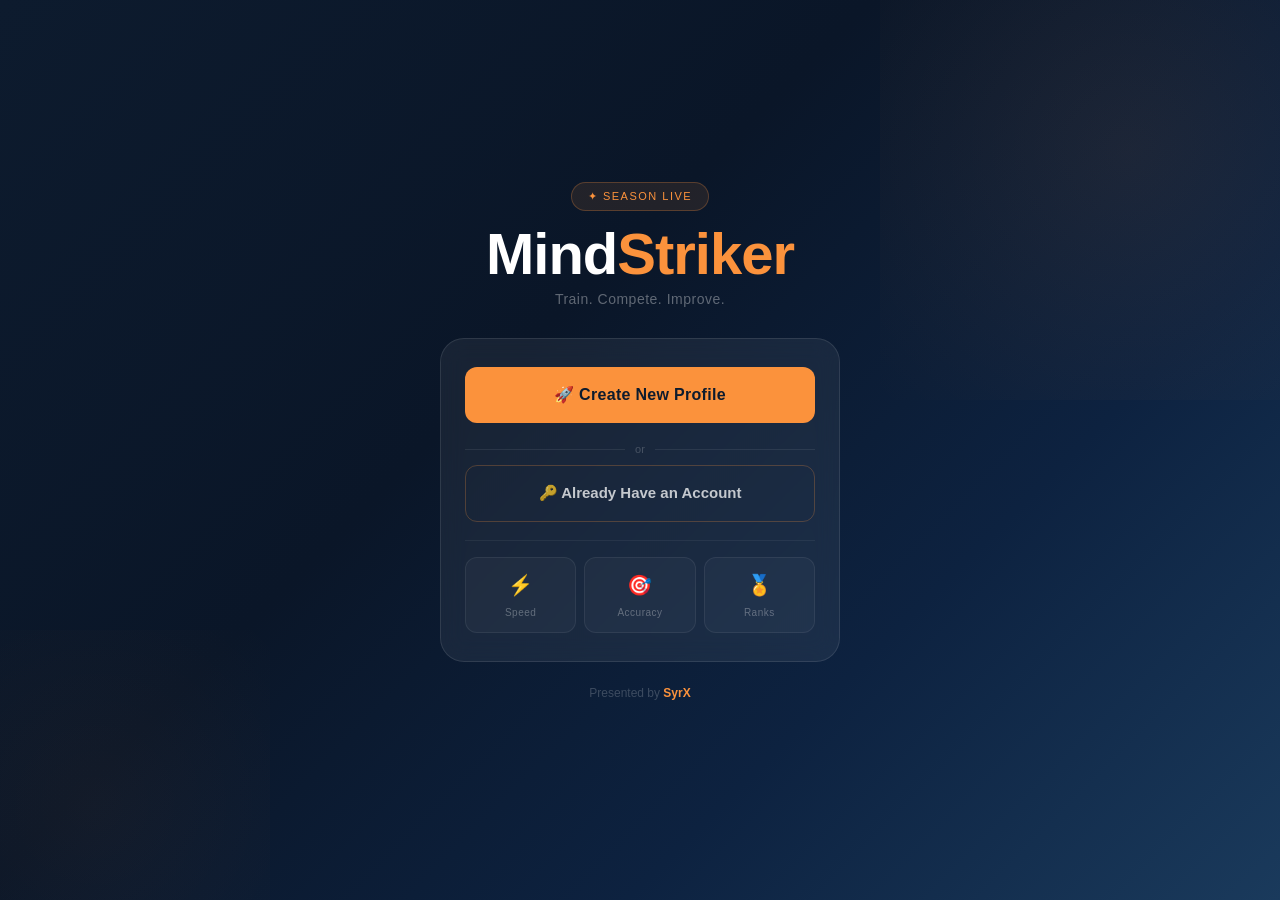
==== commit 1dc323d8: "update" ====
--- a/iq.html
+++ b/iq.html
@@ -7,20 +7,10 @@
     <link rel="stylesheet" href="iq.css">
     <link rel="stylesheet" href="https://stackpath.bootstrapcdn.com/bootstrap/4.5.2/css/bootstrap.min.css"
         integrity="sha384-JcKb8q3iqJ61gNV9KGb8thSsNjpSL0n8PARn9HuZOnIxN0hoP+VmmDGMN5t9UJ0Z" crossorigin="anonymous" />
-    <script src="https://code.jquery.com/jquery-3.5.1.slim.min.js"
-        integrity="sha384-DfXdz2htPH0lsSSs5nCTpuj/zy4C+OGpamoFVy38MVBnE+IbbVYUew+OrCXaRkfj"
-        crossorigin="anonymous"></script>
-    <script src="https://cdn.jsdelivr.net/npm/popper.js@1.16.1/dist/umd/popper.min.js"
-        integrity="sha384-9/reFTGAW83EW2RDu2S0VKaIzap3H66lZH81PoYlFhbGU+6BZp6G7niu735Sk7lN"
-        crossorigin="anonymous"></script>
-    <script src="https://stackpath.bootstrapcdn.com/bootstrap/4.5.2/js/bootstrap.min.js"
-        integrity="sha384-B4gt1jrGC7Jh4AgTPSdUtOBvfO8shuf57BaghqFfPlYxofvL8/KUEfYiJOMMV+rV"
-        crossorigin="anonymous"></script>
-    <link rel="stylesheet" href="https://pyscript.net/releases/2026.3.1/core.css" />
-    <script type="module" src="https://pyscript.net/releases/2026.3.1/core.js"></script>
-
-
-
+    <!-- NEW - add defer to each -->
+    <script defer src="https://code.jquery.com/jquery-3.5.1.slim.min.js" ...></script>
+    <script defer src="https://cdn.jsdelivr.net/npm/popper.js@1.16.1/dist/umd/popper.min.js" ...></script>
+    <script defer src="https://stackpath.bootstrapcdn.com/bootstrap/4.5.2/js/bootstrap.min.js" ...></script>
 
     <title>MIND ARENA</title>
 </head>
@@ -152,32 +142,33 @@
                         <div class="d-flex flex-row ">
                             <img src="https://img.freepik.com/premium-vector/repetition-number-twenty-forming-logo-design-showcasing-numerical-pattern-poster-that-captures-essence-our-open-positions_585735-34266.jpg"
                                 alt="number-series" class="game-image" />
-                            <span id="tick-reasoning" class="tick-mark " style="display:none;">✓</span>
+                            <span id="tick-pattern" class="tick-mark " style="display:none;">✓</span>
                         </div>
                         <br>
-                        <h2 class="game-heading ">Logical Reasoning</h2>
-                        <p class="game-para ">Time to use your BRAIN..</p>
+                        <h2 class="game-heading ">Pattern Arena</h2>
+                        <p class="game-para ">Decode. Adapt. Conquer.</p>
                         <br>
-                        <button class="animated-button" id="play">Play</button>
+                        <button class="animated-button" id="play-pattern">Play</button>
                     </div>
                     <div class="games col-sm-12 col-12 col-md-6 col-lg-3  col-xl-3">
                         <img src="https://cdn.iconscout.com/icon/premium/png-256-thumb/missing-number-sticker-icon-svg-download-png-4416041.png"
                             alt="number-series" class="game-image" />
-                        <span id="tick-missing" class="tick-mark " style="display:none;">✓</span>
+                        <span id="tick-logic" class="tick-mark " style="display:none;">✓</span>
                         <br>
-                        <h2 class="game-heading ">Missing Number</h2>
-                        <p class="game-para ">Find the missing piece</p>
+                        <h2 class="game-heading ">Logic Clash</h2>
+                        <p class="game-para ">Logic Wins Wars.</p>
                         <br>
-                        <button class="animated-button" id="play-missing">Play</button>
+                        <button class="animated-button" id="play-logic">Play</button>
                     </div>
                     <div class="games col-sm-12 col-12 col-md-6 col-lg-3 ">
                         <img src="https://cdn-icons-png.flaticon.com/512/7880/7880465.png" alt="number-series"
                             class="game-image" />
+                        <span id="tick-number" class="tick-mark " style="display:none;">✓</span>
                         <br>
-                        <h2 class="game-heading ">Word Scramble</h2>
-                        <p class="game-para ">Unscramble the hidden word</p>
+                        <h2 class="game-heading ">Number Duel</h2>
+                        <p class="game-para ">Where Numbers Decide Victory.</p>
                         <br>
-                        <button class="animated-button">Play</button>
+                        <button class="animated-button" id="play-number">Play</button>
                     </div>
 
                 </div>
@@ -210,9 +201,9 @@
     </div>
 
 
-    <div id="sectionReasoning" class="col-12 p-0" style="display:none;">
+    <div id="sectionPatternArena" class="col-12 p-0" style="display:none;">
         <div class="back-reasoning d-flex flex-column justify-content-center align-items-center">
-            <h1 class="head-reasoning">Pattern Matrix</h1>
+            <h1 class="head-reasoning">Pattern Arena</h1>
             <div class="card-reasoning m-3">
                 <div class="d-flex flex-row align-items-center" style="margin-bottom:6px;">
                     <p id="exit" class="exit mb-0">EXIT</p>
@@ -241,18 +232,18 @@
             </div>
         </div>
     </div>
-    <div id="sectionmissing" class="col-12 p-0" style="display:none;">
+    <div id="sectionLogicClash" class="col-12 p-0" style="display:none;">
         <div class="back-reasoning d-flex flex-column justify-content-center align-items-center">
 
-            <h1 class="head-reasoning">Missing Number</h1>
+            <h1 class="head-reasoning">Logic Clash</h1>
             <div class="card-reasoning m-3">
-               <div class="d-flex flex-row align-items-center" style="margin-bottom:6px;">
+                <div class="d-flex flex-row align-items-center" style="margin-bottom:6px;">
                     <p id="exit_2" class="exit mb-0">EXIT</p>
                     <p id="question-number_2" class="question-number mb-0 mx-auto"></p>
                     <p id="score-card_2" class="scoreboard mb-0">SCORE: 0</p>
                     <h3 id="timer_2" class="timer mb-0 ml-3">Time:15</h3>
                 </div>
-                 <div class="progress-bar-bg" id="progress-bar-bg_2">
+                <div class="progress-bar-bg" id="progress-bar-bg_2">
                     <div class="progress-bar-fill" id="progress-bar_2"></div>
                 </div>
                 <h1 class="question" id="question_2"></h1>
@@ -262,7 +253,7 @@
                     <button class="opt_2">3</button>
                     <button class="opt_2">4</button>
                 </div>
-                 <h3 id="msg_2" class="msg"></h3>
+                <h3 id="msg_2" class="msg"></h3>
                 <div class="d-flex flex-row justify-content-center">
                     <button class="nxt" id="next_2" style="display:none;">NEXT →</button>
                     <button class="nxt" id="continue_2" style="display:none;">Continue →</button>
@@ -270,7 +261,37 @@
             </div>
         </div>
     </div>
-    
+    <div id="sectionNumberDuel" class="col-12 p-0" style="display:none;">
+        <div class="back-reasoning d-flex flex-column justify-content-center align-items-center">
+
+            <h1 class="head-reasoning">Number Duel</h1>
+            <div class="card-reasoning m-3">
+                <div class="d-flex flex-row align-items-center" style="margin-bottom:6px;">
+                    <p id="exit_3" class="exit mb-0">EXIT</p>
+                    <p id="question-number_3" class="question-number mb-0 mx-auto"></p>
+                    <p id="score-card_3" class="scoreboard mb-0">SCORE: 0</p>
+                    <h3 id="timer_3" class="timer mb-0 ml-3">Time:15</h3>
+                </div>
+                <div class="progress-bar-bg" id="progress-bar-bg_3">
+                    <div class="progress-bar-fill" id="progress-bar_3"></div>
+                </div>
+                <h1 class="question" id="question_3"></h1>
+                <div id="options_3">
+                    <button class=" opt_3">1</button>
+                    <button class="opt_3">2</button>
+                    <button class="opt_3">3</button>
+                    <button class="opt_3">4</button>
+                </div>
+                <h3 id="msg_3" class="msg"></h3>
+                <div class="d-flex flex-row justify-content-center">
+                    <button class="nxt" id="next_3" style="display:none;">NEXT →</button>
+                    <button class="nxt" id="continue_3" style="display:none;">Continue →</button>
+                </div>
+            </div>
+        </div>
+    </div>
+
+
     <div id="offcanvas" class="offcanvas">
         <button id="closeBtn">&times;</button>
         <div class="profile-icon">
@@ -296,8 +317,8 @@
                 <p id="profile-badge" style="font-size:16px"></p>
             </div>
             <div class="profile-card">
-                <h1 style="font-size:16px;"></h1>
-                <p id="profile-score"></p>
+                <h1 style="font-size:16px;">Avg IQ</h1>
+                <p id="profile-iqscore"></p>
             </div>
             <div class="profile-card">
                 <h1 style="font-size:16px;">Games Played</h1>
@@ -308,7 +329,7 @@
                 <p id="correct-answers"></p>
             </div>
             <div class="profile-card">
-                <h1 style="font-size:16px;">Accuray%</h1>
+                <h1 style="font-size:16px;"> Avg Accuray%</h1>
                 <p id="accuracy"></p>
             </div>
             <div class="profile-card">
@@ -336,7 +357,25 @@
         </div>
     </div>
     <div id="overlay-lb" class="overlay-profile"></div>
-    <div id="sectionscoreboard" class="col-12 bg-scorecard d-flex flex-column">
+    <div class="modal" id="modal-scoreboard">
+        <div class="modal-card">
+            <h1>MindStriker</h1>
+            <h3 class="rules-title">Awarness</h3>
+
+            <p>➤ In this <b>MindStriker</b> session, you'll see your <b>instant accuracy</b> and <b>IQ score</b> for
+                that game. For your <b>overall average IQ</b> and accuracy, check your <b>Profile</b>.</p>
+            <p class="important">➤ Play every game <b>tactically and smartly</b> to earn more <b>XP points</b> and climb
+                the <b>Leaderboard</b> — XP is based on your performance in each session.</p>
+            <p>➤ Found a bug or have a suggestion? Share your <b>feedback</b> with us — we'll respond!
+            <p class="text-center">@SyrX0fficial</p>
+
+            <div class="btn-group-modal">
+                <button class="close-btn-modal" id="closeModal-scoreboard">play again..</button>
+            </div>
+        </div>
+    </div>
+
+    <div id="sectionscoreboard" class="col-12 bg-scorecard  flex-column" style="display:none;">
         <p class="brand">MindArena</p>
         <div class="d-flex flex-column justify-content-center align-items-center ">
 
@@ -359,77 +398,80 @@
                     </svg>
                     <h1 class="text-center mb-2 score-badge">BADGE</h1>
                     <br>
-                    <p id="badge_scoreboard" class="badge-name"></p>
+                    <p id="badge_scoreboard" class="badge-name">-</p>
                 </div>
             </div>
             <div class="card-box1">
                 <div class="back-accuracy m-2">
                     <h1 style=" font-size:26px;" class="colour-palate">Accuracy</h1>
-                    <p class="content-palate" id="accuracy_scoreboard"></p>
+                    <p class="content-palate" id="accuracy_scoreboard">0%</p>
                     <div class="sb-bar-bg">
                         <div class="sb-bar-fill" id="accuracy-bar" style="--bar-w:0%"></div>
                     </div>
                 </div>
                 <div class="fast-ans m-2">
                     <h1 style=" font-size:26px;" class="colour-palate">Fast-Ans</h1>
-                    <p class="content-palate" id="fastanswers_scoreboard"></p>
+                    <p class="content-palate" id="fastanswers_scoreboard">0</p>
                     <div class="sb-bar-bg">
                         <div class="sb-bar-fill" id="fast-bar" style="--bar-w:0%"></div>
                     </div>
                 </div>
                 <div class="back-score m-2">
                     <h1 style=" font-size:26px;" class="colour-palate">Score</h1>
-                    <p id="scoreboard_display" class="scoreboard_display content-palate"></p>
+                    <p id="scoreboard_display" class="scoreboard_display content-palate">0</p>
                     <div class="sb-bar-bg">
                         <div class="sb-bar-fill" id="score-bar" style="--bar-w:0%"></div>
                     </div>
                 </div>
                 <div class="back-streak m-2">
                     <h1 style=" font-size:26px;" class="colour-palate">Answer Speed</h1>
-                    <p id="answer_speed" class="scoreboard_display content-palate"></p>
+                    <p id="answer_speed" class="scoreboard_display content-palate">0</p>
                     <div class="sb-bar-bg">
                         <div class="sb-bar-fill" id="speed-bar" style="--bar-w:0%"></div>
                     </div>
                 </div>
             </div>
-            <h1 class="compliment" id="compliment">h1>
+            <h1 class="compliment" id="compliment"></h1>
+            <br>
+             <button id="exit_scoreboard" class="exit_scoreboard">Play Again</button>
         </div>
     </div>
     <!-- CONTACT OFFCANVAS -->
-<div id="offcanvas-contact" class="offcanvas">
-  <button id="closeBtnContact">&times;</button>
-
-  <p class="contact-support-label">Support</p>
-  <div class="contact-brain-icon">🧠</div>
-  <p class="contact-app-name">Mind<span>Striker</span></p>
-  <p class="contact-app-sub">Questions or feedback?<br>We'd love to hear from you.</p>
-
-  <div class="contact-links-grid">
-    <a href="YOUR_TWITTER" target="_blank" class="contact-link-btn">
-      <span class="contact-link-icon">🐦</span>
-      <span class="contact-link-label">Twitter</span>
-    </a>
-    <a href="YOUR_GITHUB" target="_blank" class="contact-link-btn">
-      <span class="contact-link-icon">💻</span>
-      <span class="contact-link-label">GitHub</span>
-    </a>
-    <a href="YOUR_LINKEDIN" target="_blank" class="contact-link-btn">
-      <span class="contact-link-icon">💼</span>
-      <span class="contact-link-label">LinkedIn</span>
-    </a>
-    <a href="mailto:YOUR_EMAIL" class="contact-link-btn">
-      <span class="contact-link-icon">✉️</span>
-      <span class="contact-link-label">Email</span>
-    </a>
-  </div>
-
-  <p class="contact-fb-label">Send Feedback</p>
-  <textarea id="contact-msg" class="contact-textarea" placeholder="What's on your mind?" maxlength="300"></textarea>
-  <button id="contact-send" class="contact-send-btn">SEND MESSAGE</button>
-
-  <p class="contact-footer">PRESENTED BY <span>SYRX</span> · 2026</p>
-</div>
-<div id="overlay-contact" class="overlay-profile"></div>
+    <div id="offcanvas-contact" class="offcanvas">
+        <button id="closeBtnContact">&times;</button>
+
+        <p class="contact-support-label">Support</p>
+        <div class="contact-brain-icon">🧠</div>
+        <p class="contact-app-name">Mind<span>Striker</span></p>
+        <p class="contact-app-sub">Questions or feedback?<br>We'd love to hear from you.</p>
+
+        <div class="contact-links-grid">
+            <a href="YOUR_TWITTER" target="_blank" class="contact-link-btn">
+                <span class="contact-link-icon">🐦</span>
+                <span class="contact-link-label">Twitter</span>
+            </a>
+            <a href="YOUR_GITHUB" target="_blank" class="contact-link-btn">
+                <span class="contact-link-icon">💻</span>
+                <span class="contact-link-label">GitHub</span>
+            </a>
+            <a href="YOUR_LINKEDIN" target="_blank" class="contact-link-btn">
+                <span class="contact-link-icon">💼</span>
+                <span class="contact-link-label">LinkedIn</span>
+            </a>
+            <a href="mailto:YOUR_EMAIL" class="contact-link-btn">
+                <span class="contact-link-icon">✉️</span>
+                <span class="contact-link-label">Email</span>
+            </a>
+        </div>
+
+        <p class="contact-fb-label">Send Feedback</p>
+        <textarea id="contact-msg" class="contact-textarea" placeholder="What's on your mind?"
+            maxlength="300"></textarea>
+        <button id="contact-send" class="contact-send-btn">SEND MESSAGE</button>
+
+        <p class="contact-footer">PRESENTED BY <span>SYRX</span> · 2026</p>
+    </div>
+    <div id="overlay-contact" class="overlay-profile"></div>
 
 
 
@@ -451,7 +493,7 @@
     <py-script>
         from iq import *
     </py-script>
-    </script>
+
 
 
 
--- a/iq.css
+++ b/iq.css
@@ -1,6 +1,8 @@
 @import url('https://fonts.googleapis.com/css2?family=Bree+Serif&family=Caveat:wght@400;700&family=Lobster&family=Monoton&family=Open+Sans:ital,wght@0,400;0,700;1,400;1,700&family=Playfair+Display+SC:ital,wght@0,400;0,700;1,700&family=Playfair+Display:ital,wght@0,400;0,700;1,700&family=Roboto:ital,wght@0,400;0,700;1,400;1,700&family=Source+Sans+Pro:ital,wght@0,400;0,700;1,700&family=Work+Sans:ital,wght@0,400;0,700;1,700&display=swap');
 
-
+py-config, py-script {
+    display: none;
+}
 /* ============================================================
    02. RESET & BASE
 ============================================================ */
@@ -1096,7 +1098,8 @@
 }
 
 .opt,
-.opt_2 {
+.opt_2,
+.opt_3 {
   width: 100%;
   margin: 5px 0;
   padding: 10px 12px;
@@ -1115,7 +1118,8 @@
 }
 
 .opt:hover,
-.opt_2:hover {
+.opt_2:hover,
+.opt_3:hover {
   background: #222;
   border-color: #ffd700;
   color: #ffd700;
@@ -1169,7 +1173,14 @@
   white-space: nowrap;
   flex-shrink: 0;
 }
-
+.exit_scoreboard{
+  background: #fb923c;
+  color: #0d1b2e;
+  padding: 6px 12px;
+  border-radius: 8px;
+  text-align:center;
+  border: none;
+}
 
 .progress-bar-bg {
   height: 4px;
@@ -1294,6 +1305,7 @@
   background: #0d0f1c;
   overflow: hidden;
   padding: 32px 18px;
+  display: flex;
 
 }
 
